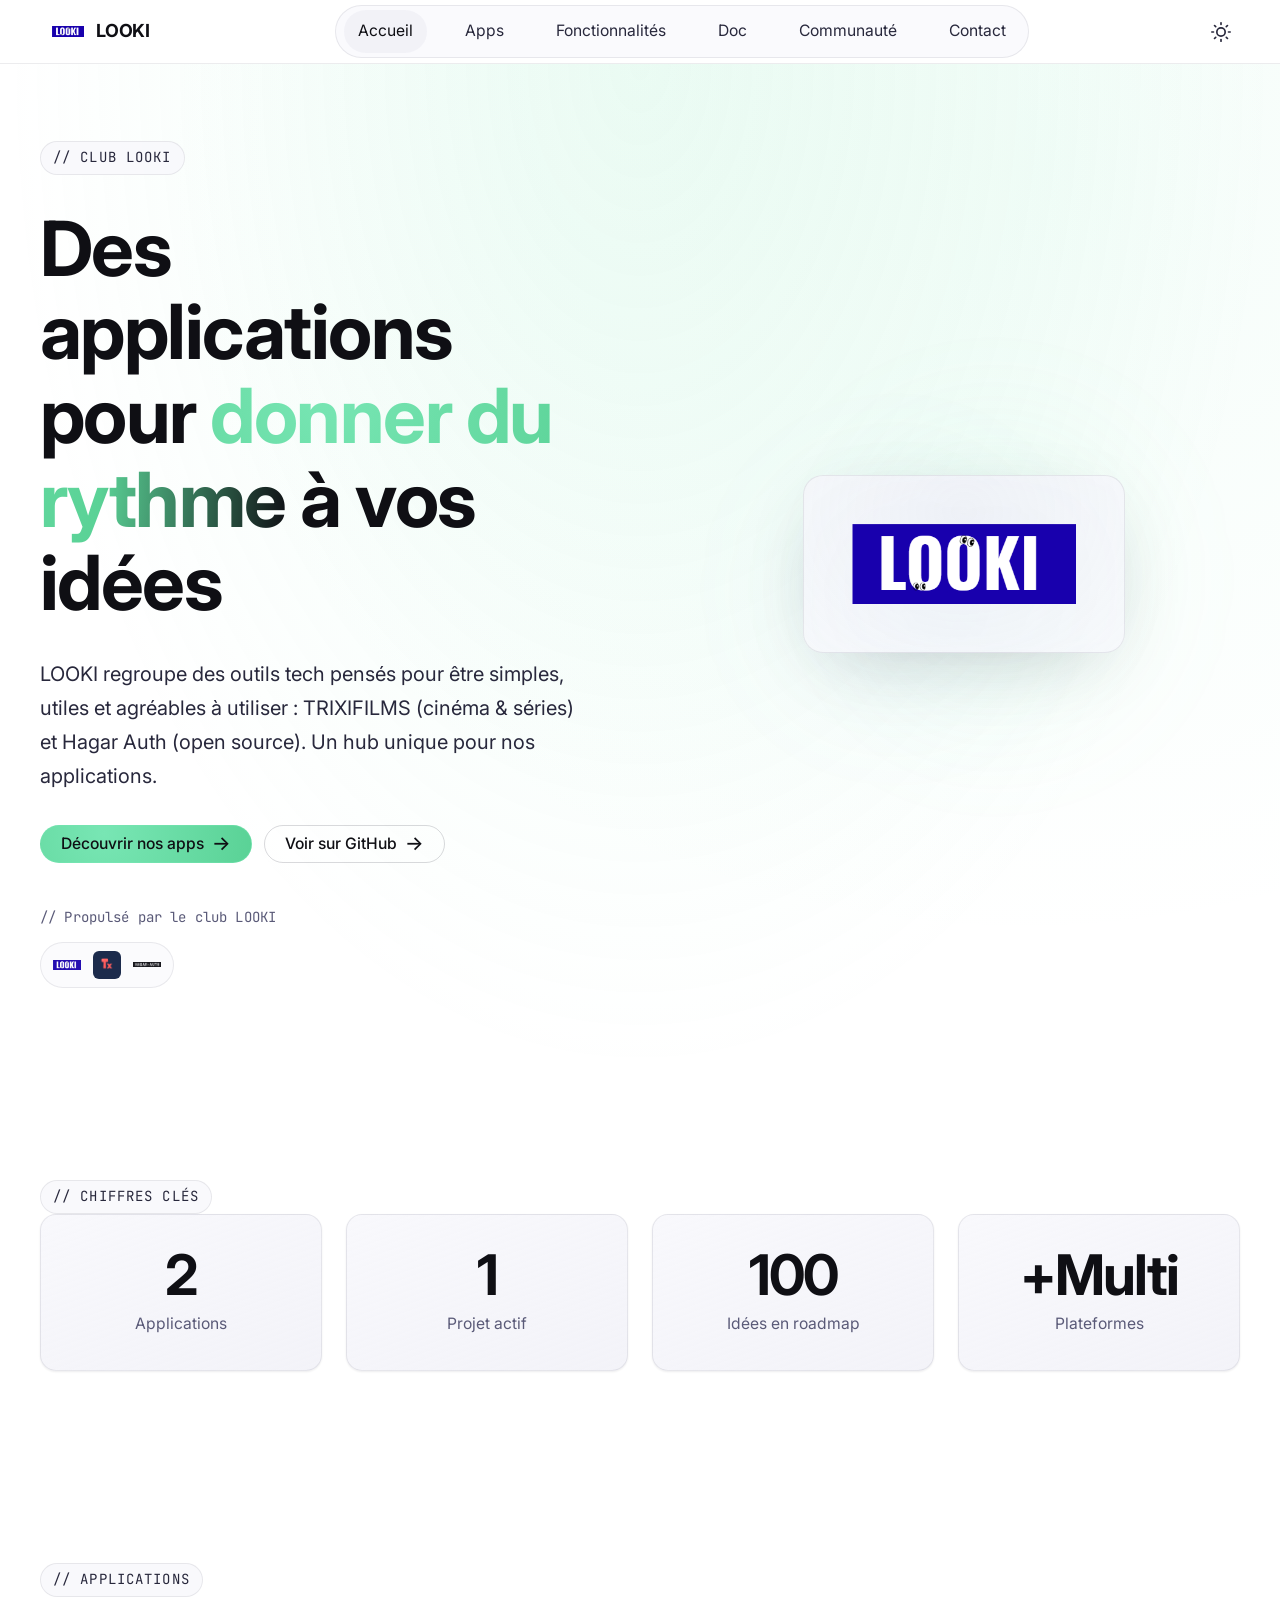
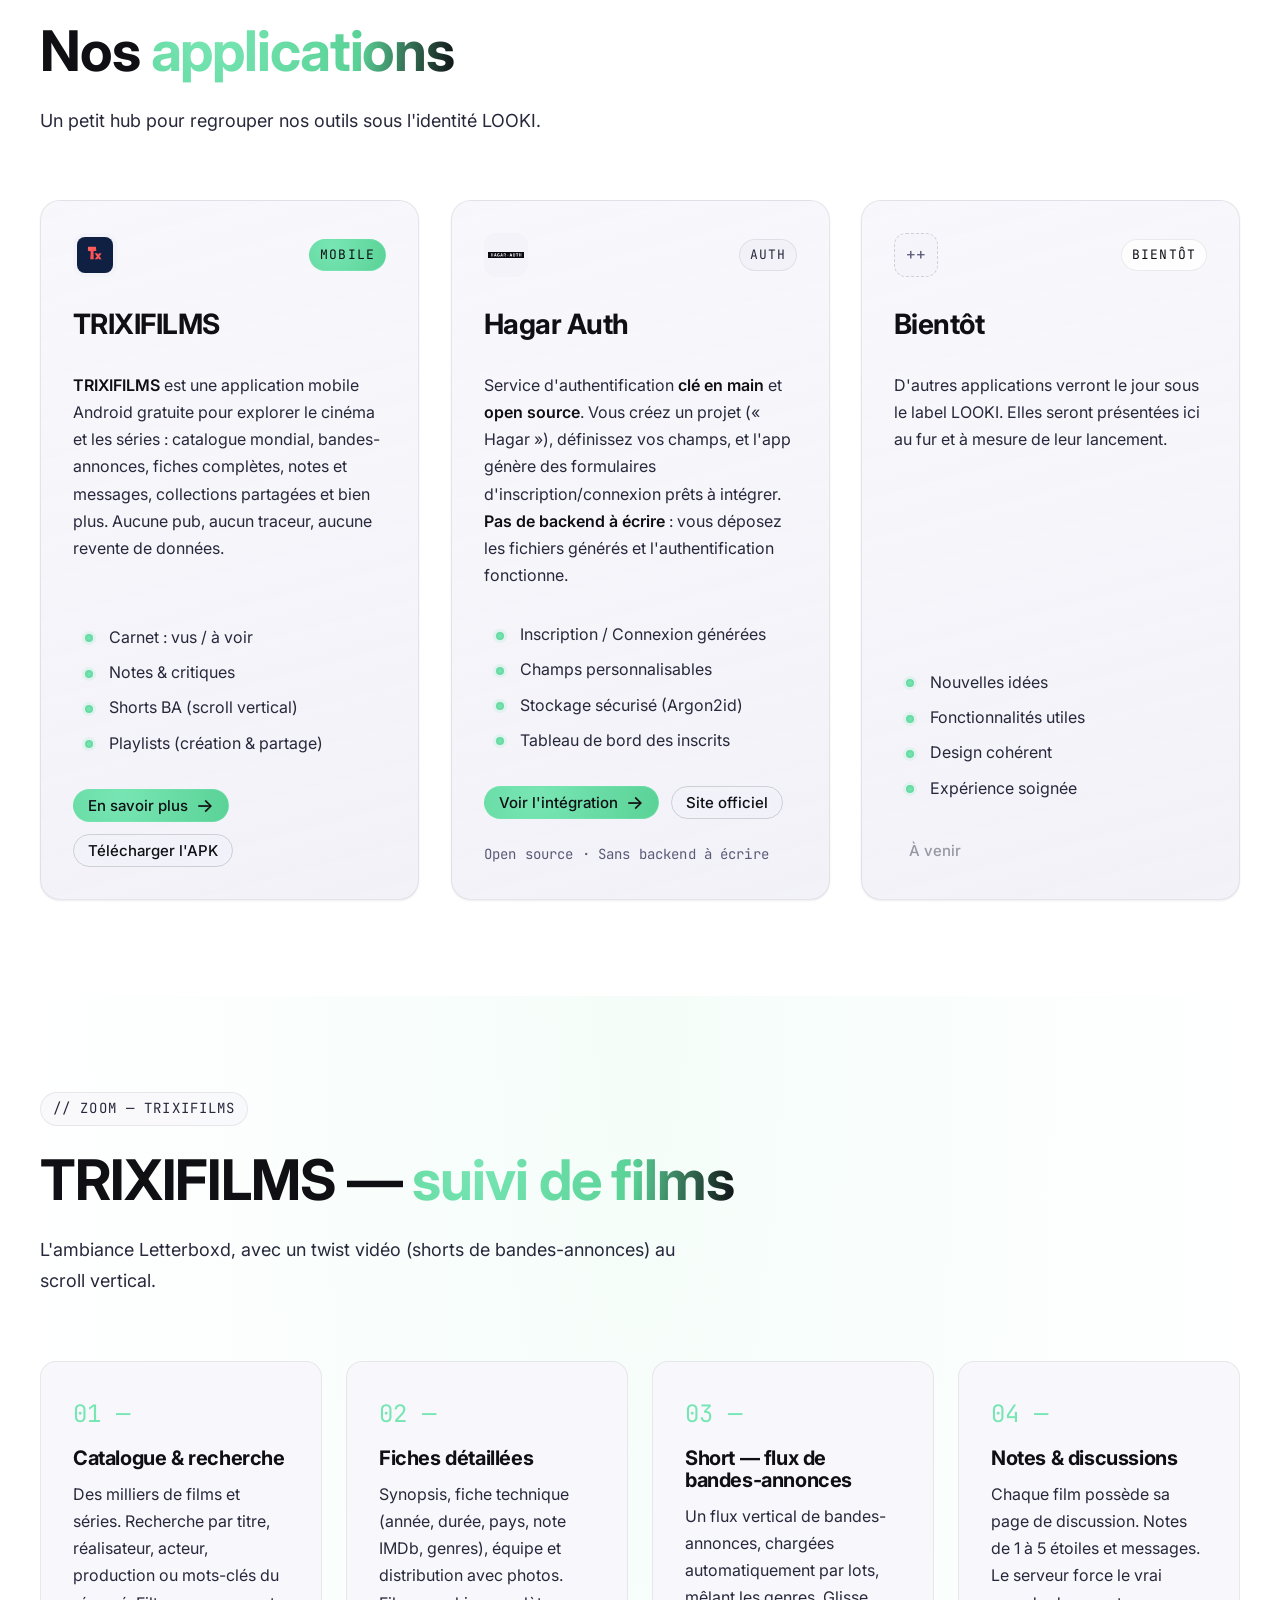
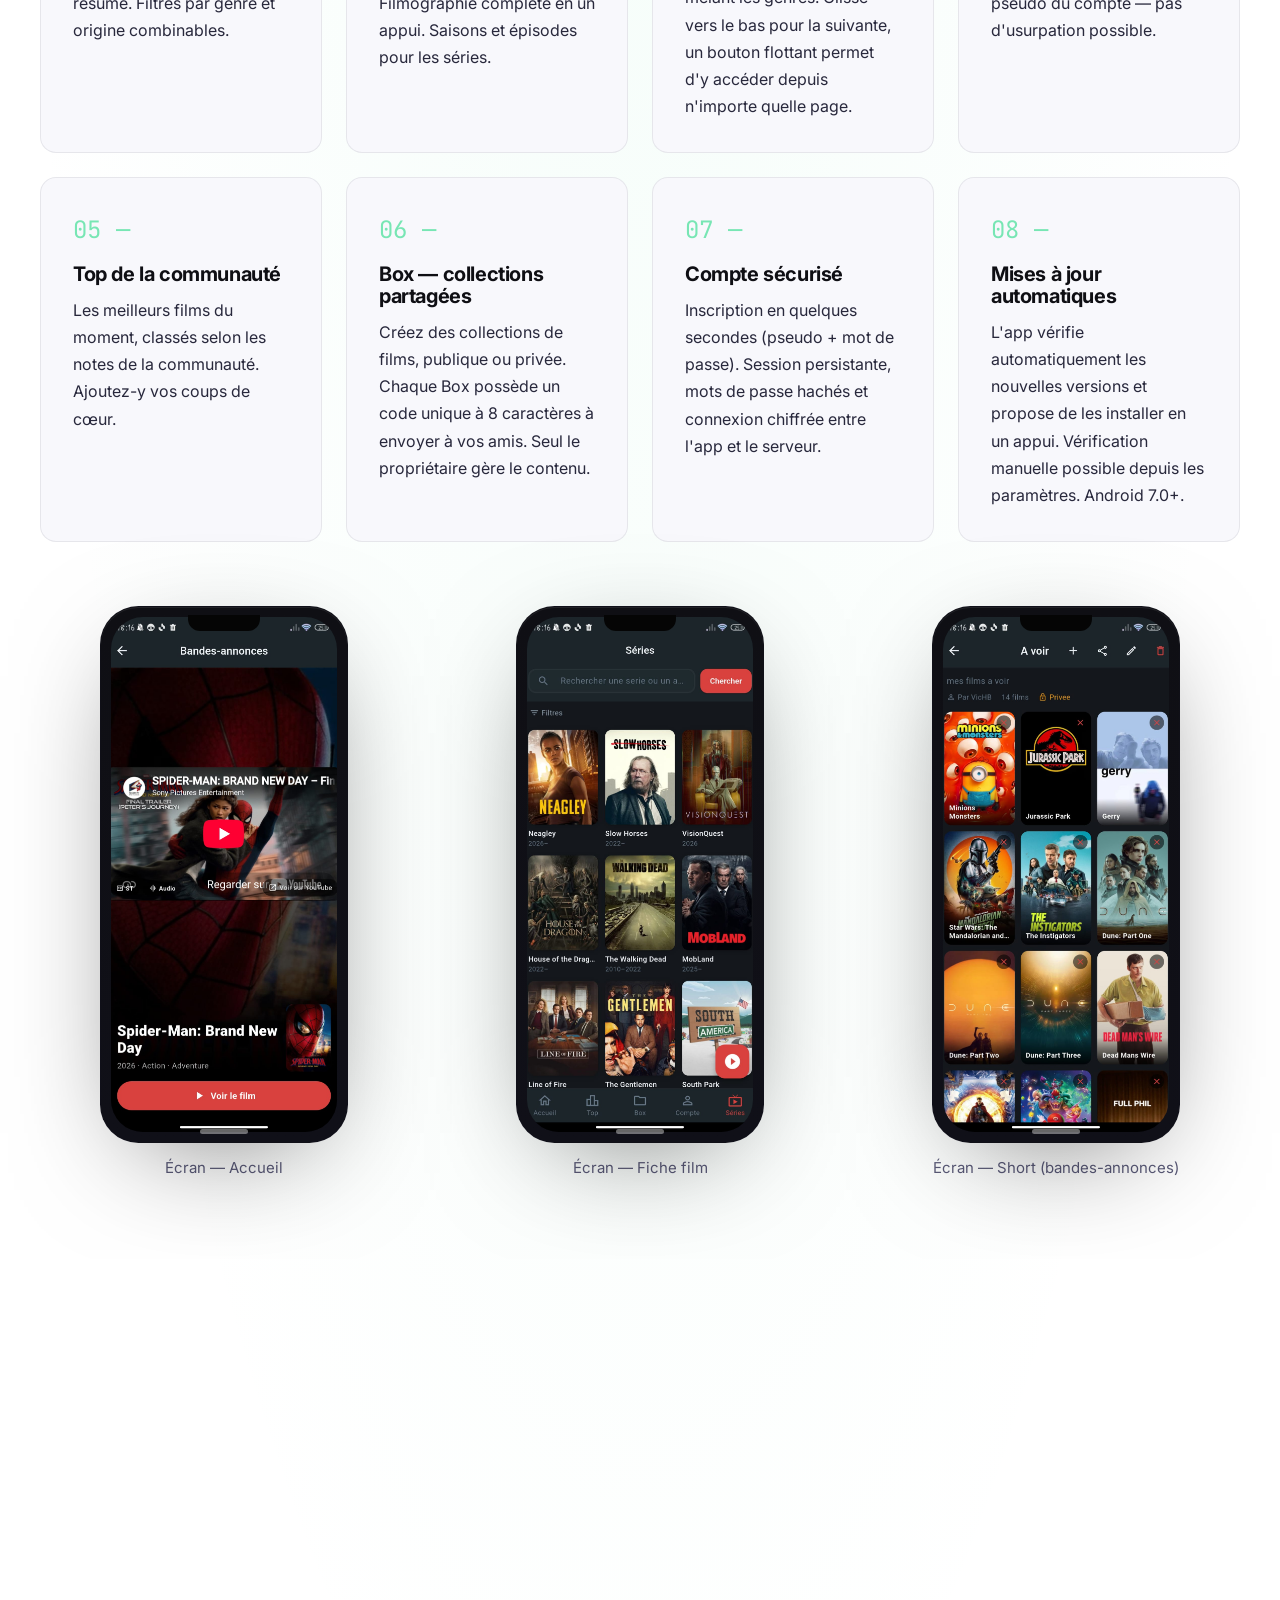
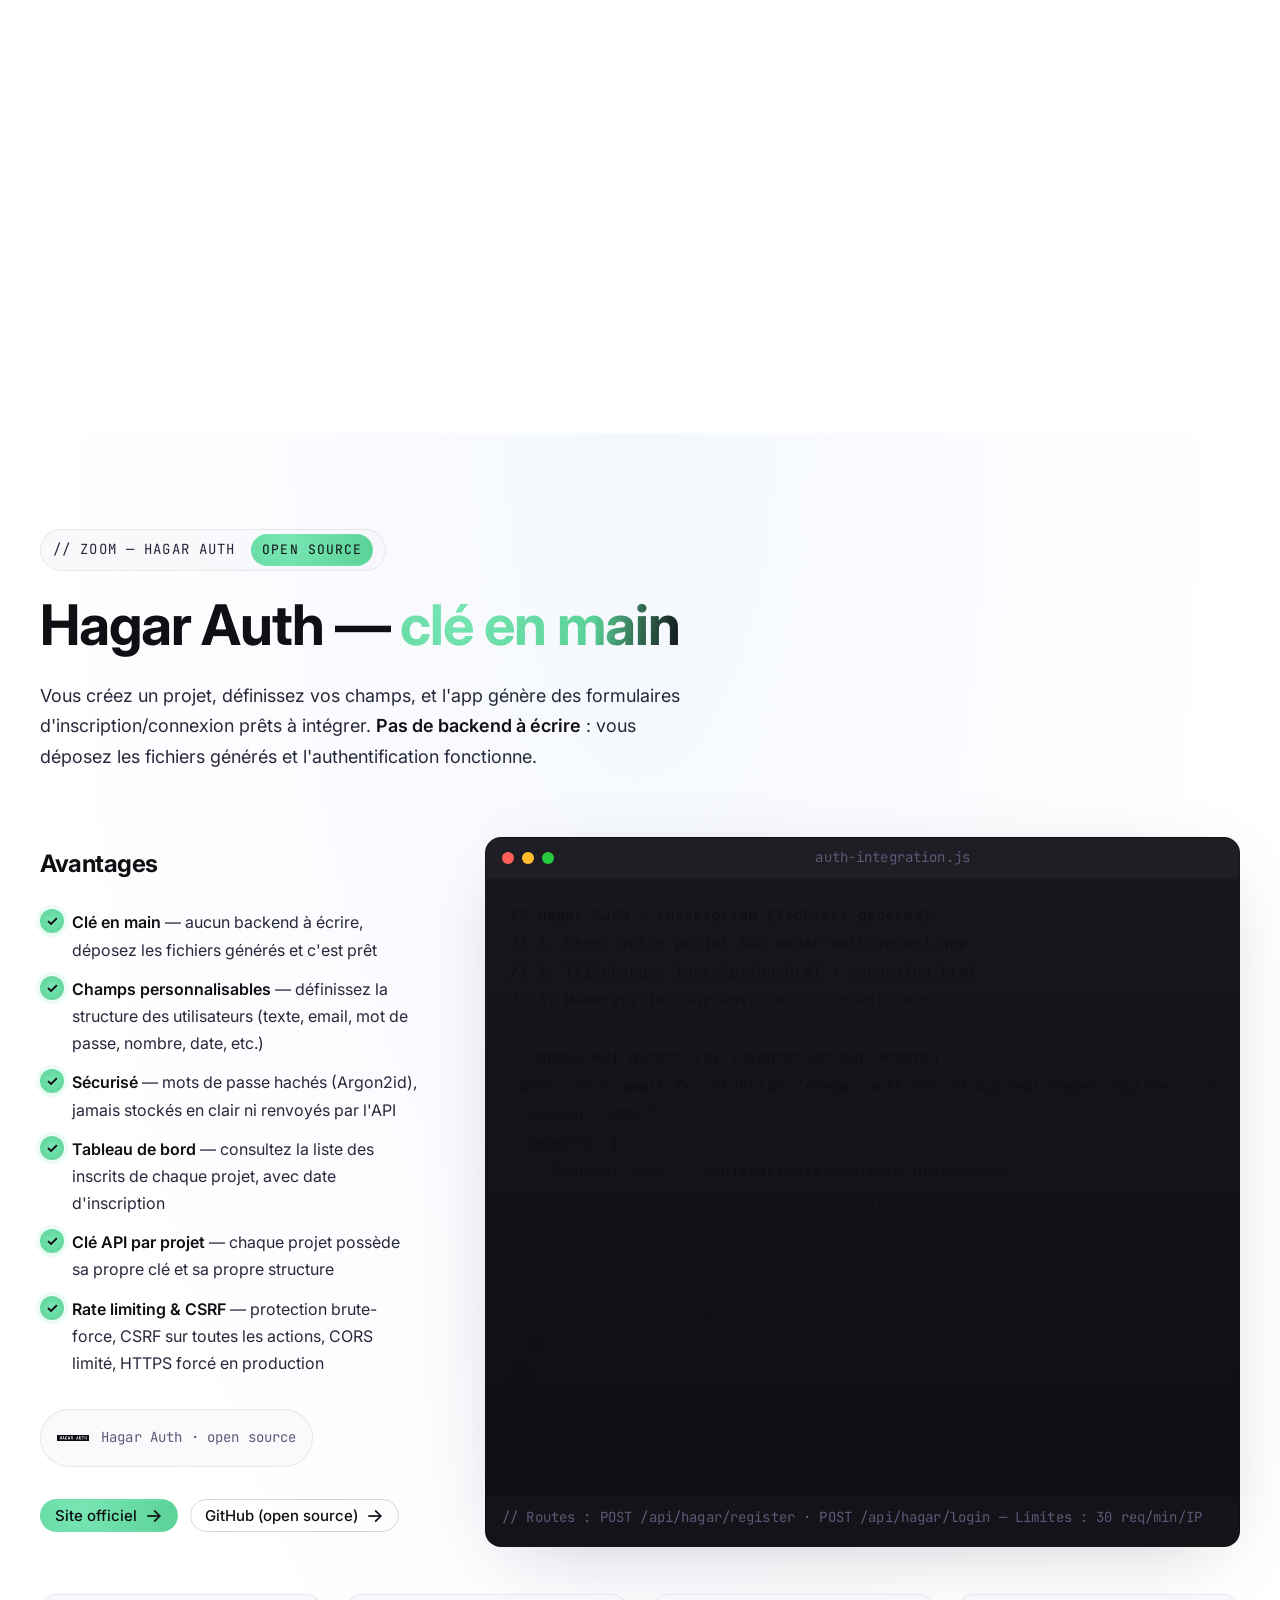
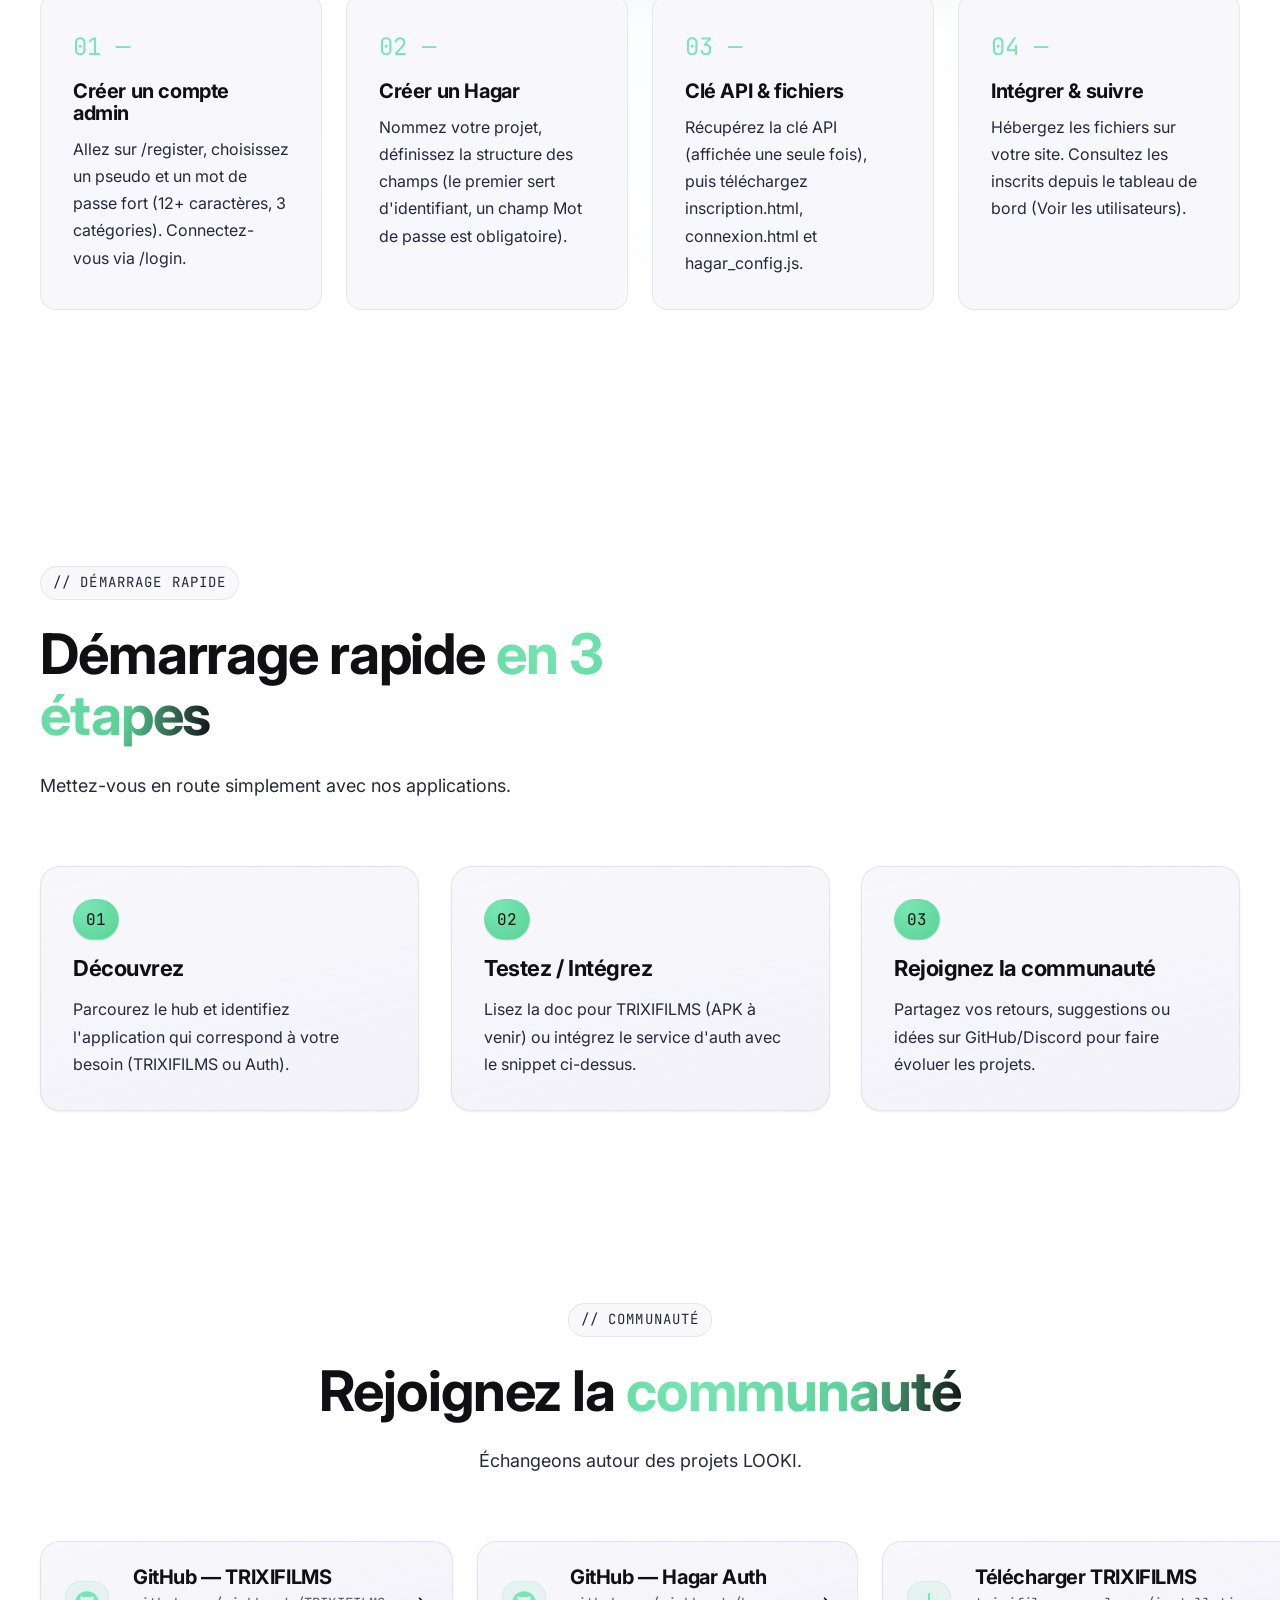
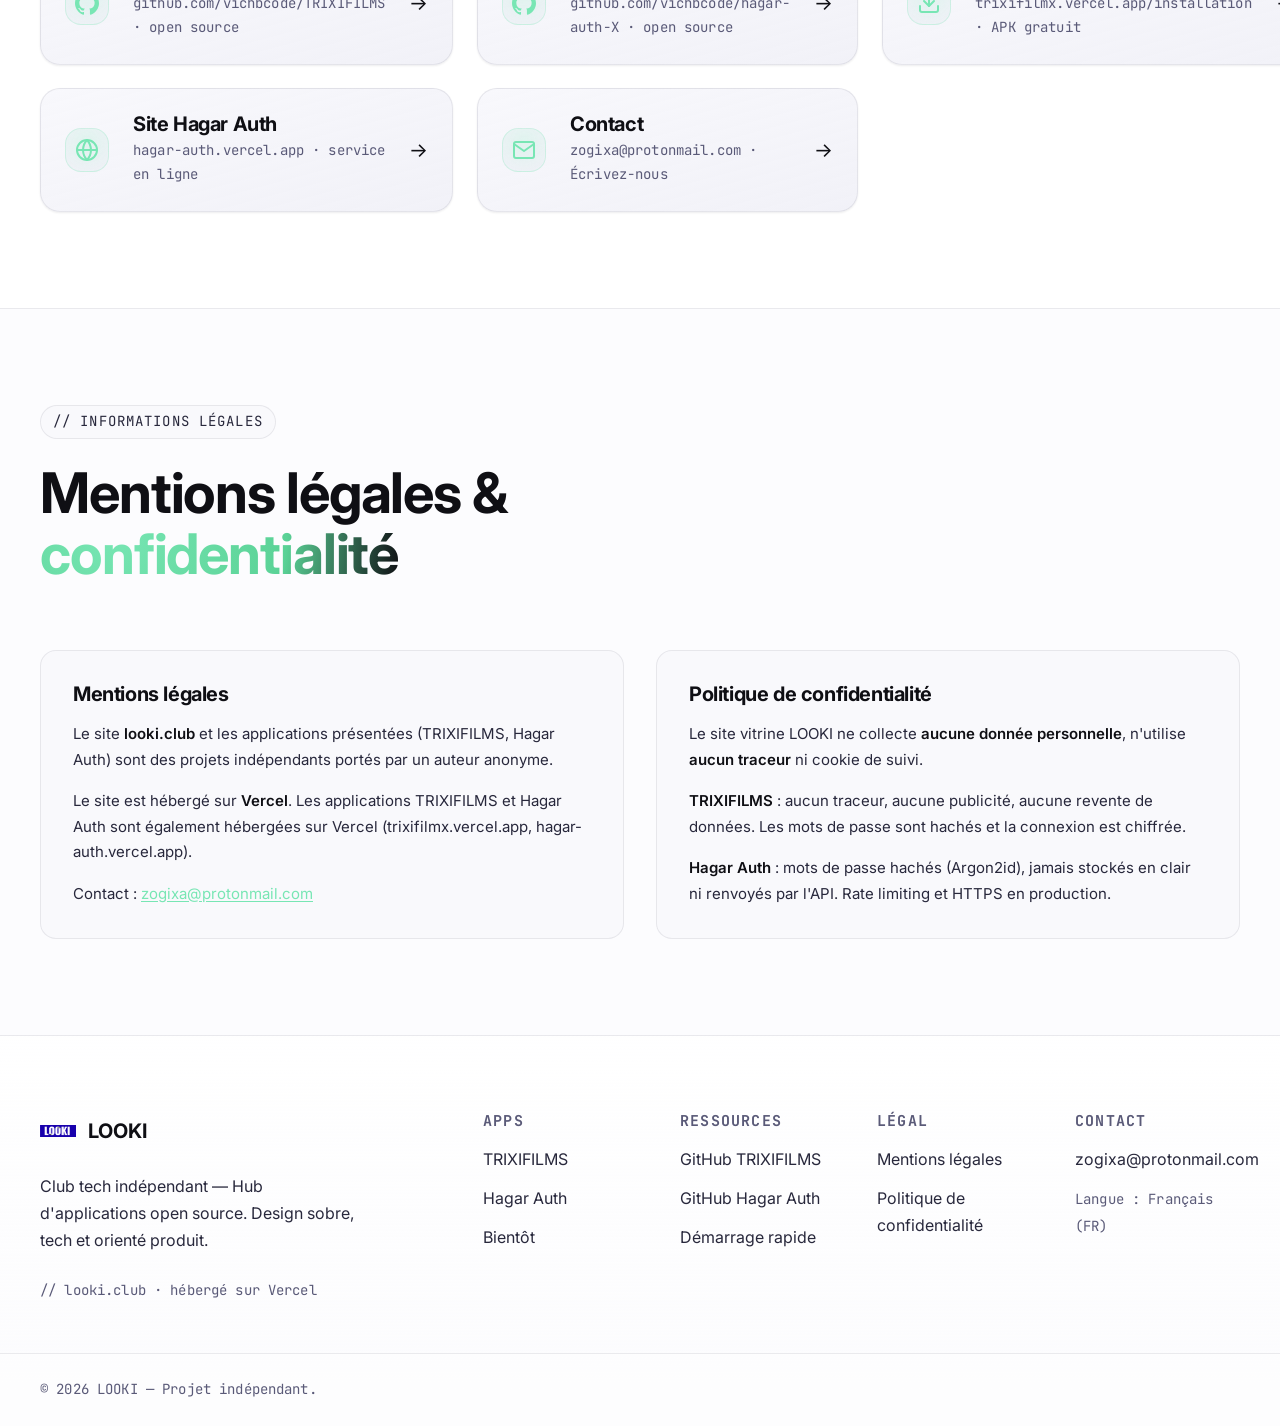
==== index.html @ 4807fe20 "Site vitrine LOOKI — hub des applications (TRIXIFILMS, Hagar Auth)" ====
<!--
  Fichier : index.html
  Projet  : Site vitrine du club LOOKI
  Objectif: Hub des applications LOOKI (TRIXIFILMS, Hagar Auth, Bientôt)
  Langue  : Français
  Notes   : HTML5 sémantique, mobile-first, accessible, vanilla JS/CSS
-->
<!DOCTYPE html>
<html lang="fr" data-theme="dark">
<head>
  <!-- Métadonnées de base -->
  <meta charset="UTF-8">
  <meta name="viewport" content="width=device-width, initial-scale=1.0">

  <!-- Titre et description SEO (FR) -->
  <title>LOOKI — Hub d'applications tech</title>
  <meta name="description" content="LOOKI est le club tech qui regroupe ses applications : TRIXIFILMS (application Android gratuite pour explorer cinéma et séries), Hagar Auth (service d'authentification clé en main open source), et bien d'autres à venir.">
  <meta name="author" content="LOOKI">
  <meta name="robots" content="index, follow">

  <!-- Thème couleur -->
  <meta name="theme-color" content="#0b0b0f" media="(prefers-color-scheme: dark)">
  <meta name="theme-color" content="#ffffff" media="(prefers-color-scheme: light)">

  <!-- Open Graph (partage réseaux sociaux) -->
  <meta property="og:type" content="website">
  <meta property="og:locale" content="fr_FR">
  <meta property="og:title" content="LOOKI — Hub d'applications tech">
  <meta property="og:description" content="Découvrez les applications du club LOOKI : TRIXIFILMS, Hagar Auth (open source) et projets à venir.">
  <meta property="og:site_name" content="LOOKI">
  <meta property="og:image" content="assets/logo.png">

  <!-- Twitter Card -->
  <meta name="twitter:card" content="summary_large_image">
  <meta name="twitter:title" content="LOOKI — Hub d'applications tech">
  <meta name="twitter:description" content="Hub des applications du club LOOKI. Design tech, sombre par défaut, orienté produit.">
  <meta name="twitter:image" content="assets/logo.png">

  <!-- Favicons -->
  <link rel="icon" type="image/png" href="assets/favicon.png">
  <link rel="apple-touch-icon" href="assets/logo.png">

  <!-- Polices Google Fonts -->
  <link rel="preconnect" href="https://fonts.googleapis.com">
  <link rel="preconnect" href="https://fonts.gstatic.com" crossorigin>
  <link href="https://fonts.googleapis.com/css2?family=Inter:wght@400;500;600;700&display=swap" rel="stylesheet">
  <link href="https://fonts.googleapis.com/css2?family=JetBrains+Mono:wght@400;500;600&display=swap" rel="stylesheet">

  <!-- Feuille de styles -->
  <link rel="stylesheet" href="style.css">
</head>
<body>
  <!-- ========================= NAVBAR STICKY ========================= -->
  <header class="navbar" id="navbar" role="banner">
    <div class="container navbar__inner">
      <!-- Logo + nom du club (gauche) -->
      <a href="#accueil" class="navbar__brand" aria-label="Retour à l'accueil LOOKI">
        <img src="assets/logo.png" alt="Logo du club LOOKI" class="navbar__logo">
        <span class="navbar__name">LOOKI</span>
      </a>

      <!-- Navigation principale (desktop) -->
      <nav class="navbar__nav" role="navigation" aria-label="Navigation principale">
        <ul class="navbar__links">
          <li><a href="#accueil" class="navbar__link active" data-nav>Accueil</a></li>
          <li><a href="#apps" class="navbar__link" data-nav>Apps</a></li>
          <li><a href="#fonctionnalites" class="navbar__link" data-nav>Fonctionnalités</a></li>
          <li><a href="#doc" class="navbar__link" data-nav>Doc</a></li>
          <li><a href="#communaute" class="navbar__link" data-nav>Communauté</a></li>
          <li><a href="#contact" class="navbar__link" data-nav>Contact</a></li>
        </ul>
      </nav>

      <!-- Actions navbar -->
      <div class="navbar__actions">
        <!-- Bascule thème clair/sombre -->
        <button class="btn btn--ghost btn--icon" id="themeToggle" type="button" aria-label="Basculer entre le thème sombre et clair" title="Basculer le thème">
          <svg class="icon icon--sun" xmlns="http://www.w3.org/2000/svg" width="20" height="20" viewBox="0 0 24 24" fill="none" stroke="currentColor" stroke-width="2" stroke-linecap="round" stroke-linejoin="round" aria-hidden="true">
            <circle cx="12" cy="12" r="5"></circle>
            <line x1="12" y1="1" x2="12" y2="3"></line>
            <line x1="12" y1="21" x2="12" y2="23"></line>
            <line x1="4.22" y1="4.22" x2="5.64" y2="5.64"></line>
            <line x1="18.36" y1="18.36" x2="19.78" y2="19.78"></line>
            <line x1="1" y1="12" x2="3" y2="12"></line>
            <line x1="21" y1="12" x2="23" y2="12"></line>
            <line x1="4.22" y1="19.78" x2="5.64" y2="18.36"></line>
            <line x1="18.36" y1="5.64" x2="19.78" y2="4.22"></line>
          </svg>
          <svg class="icon icon--moon" xmlns="http://www.w3.org/2000/svg" width="20" height="20" viewBox="0 0 24 24" fill="none" stroke="currentColor" stroke-width="2" stroke-linecap="round" stroke-linejoin="round" aria-hidden="true">
            <path d="M21 12.79A9 9 0 1 1 11.21 3 7 7 0 0 0 21 12.79z"></path>
          </svg>
        </button>

        <!-- Menu mobile -->
        <button class="btn btn--ghost btn--icon navbar__toggle" id="navToggle" type="button" aria-label="Ouvrir le menu de navigation" aria-expanded="false" aria-controls="mobileNav">
          <span class="hamburger" aria-hidden="true">
            <span class="hamburger__line"></span>
            <span class="hamburger__line"></span>
            <span class="hamburger__line"></span>
          </span>
        </button>
      </div>
    </div>

    <!-- Menu mobile -->
    <div class="navbar__mobile" id="mobileNav" hidden>
      <div class="navbar__mobile-backdrop" data-close-nav></div>
      <div class="navbar__mobile-panel" role="dialog" aria-modal="true" aria-label="Menu de navigation mobile">
        <nav aria-label="Navigation mobile">
          <ul class="navbar__mobile-links">
            <li><a href="#accueil" class="navbar__mobile-link" data-nav-mobile>Accueil</a></li>
            <li><a href="#apps" class="navbar__mobile-link" data-nav-mobile>Apps</a></li>
            <li><a href="#fonctionnalites" class="navbar__mobile-link" data-nav-mobile>Fonctionnalités</a></li>
            <li><a href="#doc" class="navbar__mobile-link" data-nav-mobile>Doc</a></li>
            <li><a href="#communaute" class="navbar__mobile-link" data-nav-mobile>Communauté</a></li>
            <li><a href="#contact" class="navbar__mobile-link" data-nav-mobile>Contact</a></li>
          </ul>
        </nav>
        <div class="navbar__mobile-footer">
          <button class="btn btn--secondary btn--block" id="closeNavBtn" type="button">Fermer</button>
        </div>
      </div>
    </div>
  </header>

  <main id="accueil" role="main">
    <!-- 1. HERO -->
    <section class="section hero" aria-labelledby="heroTitle">
      <div class="container hero__inner">
        <div class="hero__content" data-reveal>
          <p class="eyebrow mono">// Club LOOKI</p>
          <h1 id="heroTitle" class="hero__title">
            Des applications pour <span class="text-gradient">donner du rythme</span> à vos idées
          </h1>
          <p class="hero__subtitle">
            LOOKI regroupe des outils tech pensés pour être simples, utiles et agréables à utiliser : TRIXIFILMS (cinéma & séries) et Hagar Auth (open source). Un hub unique pour nos applications.
          </p>
          <div class="hero__actions">
            <a href="#apps" class="btn btn--primary">Découvrir nos apps<span class="arrow">→</span></a>
            <a href="https://github.com/vichbcode/TRIXIFILMS" class="btn btn--secondary" target="_blank" rel="noopener noreferrer">Voir sur GitHub<span class="arrow">→</span></a>
          </div>
          <div class="hero__trust">
            <span class="mono small muted">// Propulsé par le club LOOKI</span>
            <div class="hero__logos">
              <img src="assets/logo.png" alt="LOOKI" loading="lazy">
              <img src="assets/trixifilms.png" alt="TRIXIFILMS" loading="lazy">
              <img src="assets/hagar-auth.png" alt="Hagar Auth" loading="lazy">
            </div>
          </div>
        </div>
        <div class="hero__visual" data-reveal="delay">
          <div class="orb orb--primary"></div>
          <div class="orb orb--secondary"></div>
          <figure class="hero__figure">
            <img src="assets/logo.png" alt="Logo du club LOOKI" class="hero__logo" loading="eager">
          </figure>
        </div>
      </div>
      <div class="hero__bg"></div>
    </section>

    <!-- 2. CHIFFRES CLÉS -->
    <section class="section stats" aria-labelledby="statsTitle">
      <div class="container">
        <h2 id="statsTitle" class="sr-only">Chiffres clés</h2>
        <p class="eyebrow mono center">// Chiffres clés</p>
        <div class="stats__grid">
          <article class="stat-card" data-reveal>
            <p class="stat-card__value" data-count="2">0</p>
            <p class="stat-card__label">Applications</p>
          </article>
          <article class="stat-card" data-reveal="delay-1">
            <p class="stat-card__value" data-count="1">0</p>
            <p class="stat-card__label">Projet actif</p>
          </article>
          <article class="stat-card" data-reveal="delay-2">
            <p class="stat-card__value" data-count="100">0</p>
            <p class="stat-card__label">Idées en roadmap</p>
          </article>
          <article class="stat-card" data-reveal="delay-3">
            <p class="stat-card__value">+Multi</p>
            <p class="stat-card__label">Plateformes</p>
          </article>
        </div>
      </div>
    </section>

    <!-- 3. NOS APPLICATIONS -->
    <section id="apps" class="section apps" aria-labelledby="appsTitle">
      <div class="container">
        <header class="section__header" data-reveal>
          <p class="eyebrow mono">// Applications</p>
          <h2 id="appsTitle" class="section__title">Nos <span class="text-gradient">applications</span></h2>
          <p class="section__subtitle">Un petit hub pour regrouper nos outils sous l'identité LOOKI.</p>
        </header>
        <div class="cards-grid">
          <!-- TRIXIFILMS -->
          <article class="app-card" data-reveal>
            <div class="app-card__header">
              <img src="assets/trixifilms.png" alt="Logo TRIXIFILMS" class="app-card__logo" loading="lazy">
              <span class="chip chip--active mono">MOBILE</span>
            </div>
            <h3 class="app-card__title">TRIXIFILMS</h3>
            <p class="app-card__desc">
              <strong>TRIXIFILMS</strong> est une application mobile Android gratuite pour explorer le cinéma et les séries : catalogue mondial, bandes-annonces, fiches complètes, notes et messages, collections partagées et bien plus. Aucune pub, aucun traceur, aucune revente de données.
            </p>
            <ul class="app-card__features">
              <li>Carnet : vus / à voir</li>
              <li>Notes & critiques</li>
              <li>Shorts BA (scroll vertical)</li>
              <li>Playlists (création & partage)</li>
            </ul>
            <div class="app-card__actions">
              <a href="#trixifilms" class="btn btn--primary btn--sm">En savoir plus<span class="arrow">→</span></a>
              <a href="https://trixifilmx.vercel.app/installation" class="btn btn--secondary btn--sm" target="_blank" rel="noopener noreferrer">Télécharger l'APK</a>
            </div>
          </article>

          <!-- HAGAR AUTH -->
          <article class="app-card" data-reveal="delay-1">
            <div class="app-card__header">
              <img src="assets/hagar-auth.png" alt="Logo Hagar Auth" class="app-card__logo" loading="lazy">
              <span class="chip mono">AUTH</span>
            </div>
            <h3 class="app-card__title">Hagar Auth</h3>
            <p class="app-card__desc">
              Service d'authentification <strong>clé en main</strong> et <strong>open source</strong>. Vous créez un projet (« Hagar »), définissez vos champs, et l'app génère des formulaires d'inscription/connexion prêts à intégrer. <strong>Pas de backend à écrire</strong> : vous déposez les fichiers générés et l'authentification fonctionne.
            </p>
            <ul class="app-card__features">
              <li>Inscription / Connexion générées</li>
              <li>Champs personnalisables</li>
              <li>Stockage sécurisé (Argon2id)</li>
              <li>Tableau de bord des inscrits</li>
            </ul>
            <div class="app-card__actions">
              <a href="#auth" class="btn btn--primary btn--sm">Voir l'intégration<span class="arrow">→</span></a>
              <a href="https://hagar-auth.vercel.app" class="btn btn--secondary btn--sm" target="_blank" rel="noopener noreferrer">Site officiel</a>
            </div>
            <div class="app-card__tag mono small muted">Open source · Sans backend à écrire</div>
          </article>

          <!-- BIEN BIENTÔT -->
          <article class="app-card app-card--soon" data-reveal="delay-2">
            <div class="app-card__header">
              <div class="app-card__logo-placeholder mono">++</div>
              <span class="chip chip--soon mono">BIENTÔT</span>
            </div>
            <h3 class="app-card__title">Bientôt</h3>
            <p class="app-card__desc">
              D'autres applications verront le jour sous le label LOOKI. Elles seront présentées ici au fur et à mesure de leur lancement.
            </p>
            <ul class="app-card__features">
              <li>Nouvelles idées</li>
              <li>Fonctionnalités utiles</li>
              <li>Design cohérent</li>
              <li>Expérience soignée</li>
            </ul>
            <div class="app-card__actions">
              <button class="btn btn--ghost btn--sm" disabled>À venir</button>
            </div>
          </article>
        </div>
      </div>
    </section>

    <!-- 4. ZOOM TRIXIFILMS -->
    <section id="trixifilms" class="section zoom zoom--trix" aria-labelledby="trixTitle">
      <div class="container">
        <header class="section__header" data-reveal>
          <p class="eyebrow mono">// Zoom — TRIXIFILMS</p>
          <h2 id="trixTitle" class="section__title">TRIXIFILMS — <span class="text-gradient">suivi de films</span></h2>
          <p class="section__subtitle">L'ambiance Letterboxd, avec un twist vidéo (shorts de bandes-annonces) au scroll vertical.</p>
        </header>

        <div class="features-num" id="fonctionnalites">
          <article class="feature-num" data-reveal>
            <span class="feature-num__index mono">01 —</span>
            <h3 class="feature-num__title">Catalogue & recherche</h3>
            <p class="feature-num__desc">Des milliers de films et séries. Recherche par titre, réalisateur, acteur, production ou mots-clés du résumé. Filtres par genre et origine combinables.</p>
          </article>
          <article class="feature-num" data-reveal="delay-1">
            <span class="feature-num__index mono">02 —</span>
            <h3 class="feature-num__title">Fiches détaillées</h3>
            <p class="feature-num__desc">Synopsis, fiche technique (année, durée, pays, note IMDb, genres), équipe et distribution avec photos. Filmographie complète en un appui. Saisons et épisodes pour les séries.</p>
          </article>
          <article class="feature-num" data-reveal="delay-2">
            <span class="feature-num__index mono">03 —</span>
            <h3 class="feature-num__title">Short — flux de bandes-annonces</h3>
            <p class="feature-num__desc">Un flux vertical de bandes-annonces, chargées automatiquement par lots, mêlant les genres. Glisse vers le bas pour la suivante, un bouton flottant permet d'y accéder depuis n'importe quelle page.</p>
          </article>
          <article class="feature-num" data-reveal="delay-3">
            <span class="feature-num__index mono">04 —</span>
            <h3 class="feature-num__title">Notes & discussions</h3>
            <p class="feature-num__desc">Chaque film possède sa page de discussion. Notes de 1 à 5 étoiles et messages. Le serveur force le vrai pseudo du compte — pas d'usurpation possible.</p>
          </article>
          <article class="feature-num" data-reveal>
            <span class="feature-num__index mono">05 —</span>
            <h3 class="feature-num__title">Top de la communauté</h3>
            <p class="feature-num__desc">Les meilleurs films du moment, classés selon les notes de la communauté. Ajoutez-y vos coups de cœur.</p>
          </article>
          <article class="feature-num" data-reveal="delay-1">
            <span class="feature-num__index mono">06 —</span>
            <h3 class="feature-num__title">Box — collections partagées</h3>
            <p class="feature-num__desc">Créez des collections de films, publique ou privée. Chaque Box possède un code unique à 8 caractères à envoyer à vos amis. Seul le propriétaire gère le contenu.</p>
          </article>
          <article class="feature-num" data-reveal="delay-2">
            <span class="feature-num__index mono">07 —</span>
            <h3 class="feature-num__title">Compte sécurisé</h3>
            <p class="feature-num__desc">Inscription en quelques secondes (pseudo + mot de passe). Session persistante, mots de passe hachés et connexion chiffrée entre l'app et le serveur.</p>
          </article>
          <article class="feature-num" data-reveal="delay-3">
            <span class="feature-num__index mono">08 —</span>
            <h3 class="feature-num__title">Mises à jour automatiques</h3>
            <p class="feature-num__desc">L'app vérifie automatiquement les nouvelles versions et propose de les installer en un appui. Vérification manuelle possible depuis les paramètres. Android 7.0+.</p>
          </article>
        </div>

        <!-- Captures d'écran réelles de l'application TRIXIFILMS -->
        <div class="mockups mockups--screens" aria-label="Captures d'écran de l'application TRIXIFILMS">
          <figure class="mockup" data-reveal>
            <div class="phone-frame">
              <div class="phone-notch"></div>
              <div class="phone-screen">
                <img src="assets/screenshot-1.jpeg" alt="Capture d'écran TRIXIFILMS — écran principal" class="phone-shot" loading="lazy">
              </div>
              <div class="phone-home"></div>
            </div>
            <figcaption class="mockup__label">Écran — Accueil</figcaption>
          </figure>

          <figure class="mockup" data-reveal="delay-1">
            <div class="phone-frame">
              <div class="phone-notch"></div>
              <div class="phone-screen">
                <img src="assets/screenshot-2.jpeg" alt="Capture d'écran TRIXIFILMS — fiche film" class="phone-shot" loading="lazy">
              </div>
              <div class="phone-home"></div>
            </div>
            <figcaption class="mockup__label">Écran — Fiche film</figcaption>
          </figure>

          <figure class="mockup" data-reveal="delay-2">
            <div class="phone-frame">
              <div class="phone-notch"></div>
              <div class="phone-screen">
                <img src="assets/screenshot-3.jpeg" alt="Capture d'écran TRIXIFILMS — flux de bandes-annonces Short" class="phone-shot" loading="lazy">
              </div>
              <div class="phone-home"></div>
            </div>
            <figcaption class="mockup__label">Écran — Short (bandes-annonces)</figcaption>
          </figure>

          <figure class="mockup" data-reveal="delay-3">
            <div class="phone-frame">
              <div class="phone-notch"></div>
              <div class="phone-screen">
                <img src="assets/screenshot-4.jpeg" alt="Capture d'écran TRIXIFILMS — Box et collections" class="phone-shot" loading="lazy">
              </div>
              <div class="phone-home"></div>
            </div>
            <figcaption class="mockup__label">Écran — Box / Collections</figcaption>
          </figure>

          <figure class="mockup" data-reveal>
            <div class="phone-frame">
              <div class="phone-notch"></div>
              <div class="phone-screen">
                <img src="assets/screenshot-5.jpeg" alt="Capture d'écran TRIXIFILMS — Top de la communauté" class="phone-shot" loading="lazy">
              </div>
              <div class="phone-home"></div>
            </div>
            <figcaption class="mockup__label">Écran — Top communauté</figcaption>
          </figure>

          <figure class="mockup" data-reveal="delay-1">
            <div class="phone-frame">
              <div class="phone-notch"></div>
              <div class="phone-screen">
                <img src="assets/screenshot-6.jpeg" alt="Capture d'écran TRIXIFILMS — notes et discussions" class="phone-shot" loading="lazy">
              </div>
              <div class="phone-home"></div>
            </div>
            <figcaption class="mockup__label">Écran — Notes & messages</figcaption>
          </figure>
        </div>

        <div class="zoom__actions center" data-reveal>
          <a href="https://trixifilmx.vercel.app/installation" class="btn btn--primary" target="_blank" rel="noopener noreferrer">Télécharger l'APK<span class="arrow">→</span></a>
          <a href="https://github.com/vichbcode/TRIXIFILMS" class="btn btn--secondary" target="_blank" rel="noopener noreferrer">Voir sur GitHub (open source)<span class="arrow">→</span></a>
        </div>
        <p class="center small muted mono" data-reveal>// Android 7.0 ou plus récent · Gratuit · Sans pub ni traceur · Open source</p>
      </div>
    </section>

    <!-- 5. ZOOM AUTHENTIFICATION -->
    <section id="auth" class="section zoom zoom--auth" aria-labelledby="authTitle">
      <div class="container">
        <header class="section__header" data-reveal>
          <p class="eyebrow mono">// Zoom — Hagar Auth <span class="chip chip--active mono" style="margin-left:0.5rem">OPEN SOURCE</span></p>
          <h2 id="authTitle" class="section__title">Hagar Auth — <span class="text-gradient">clé en main</span></h2>
          <p class="section__subtitle">Vous créez un projet, définissez vos champs, et l'app génère des formulaires d'inscription/connexion prêts à intégrer. <strong>Pas de backend à écrire</strong> : vous déposez les fichiers générés et l'authentification fonctionne.</p>
        </header>

        <div class="auth-grid">
          <div class="auth__benefits" data-reveal>
            <h3 class="auth__heading">Avantages</h3>
            <ul class="checklist">
              <li><strong>Clé en main</strong> — aucun backend à écrire, déposez les fichiers générés et c'est prêt</li>
              <li><strong>Champs personnalisables</strong> — définissez la structure des utilisateurs (texte, email, mot de passe, nombre, date, etc.)</li>
              <li><strong>Sécurisé</strong> — mots de passe hachés (Argon2id), jamais stockés en clair ni renvoyés par l'API</li>
              <li><strong>Tableau de bord</strong> — consultez la liste des inscrits de chaque projet, avec date d'inscription</li>
              <li><strong>Clé API par projet</strong> — chaque projet possède sa propre clé et sa propre structure</li>
              <li><strong>Rate limiting & CSRF</strong> — protection brute-force, CSRF sur toutes les actions, CORS limité, HTTPS forcé en production</li>
            </ul>
            <div class="auth__logo-wrap">
              <img src="assets/hagar-auth.png" alt="Hagar Auth" loading="lazy">
              <span class="mono small muted">Hagar Auth · open source</span>
            </div>
            <div class="hero__actions">
              <a href="https://hagar-auth.vercel.app" class="btn btn--primary btn--sm" target="_blank" rel="noopener noreferrer">Site officiel<span class="arrow">→</span></a>
              <a href="https://github.com/vichbcode/hagar-auth-X" class="btn btn--secondary btn--sm" target="_blank" rel="noopener noreferrer">GitHub (open source)<span class="arrow">→</span></a>
            </div>
          </div>

          <div class="auth__terminal" data-reveal="delay-1">
            <div class="terminal">
              <div class="terminal__bar">
                <span class="terminal__dot terminal__dot--red"></span>
                <span class="terminal__dot terminal__dot--yellow"></span>
                <span class="terminal__dot terminal__dot--green"></span>
                <span class="terminal__title mono small">auth-integration.js</span>
              </div>
              <pre class="terminal__content mono" tabindex="0" aria-label="Snippet d'intégration Hagar Auth"><code>// Hagar Auth — inscription (fichiers générés)
// 1. Créez votre projet sur hagar-auth.vercel.app
// 2. Téléchargez inscription.html + connexion.html
// 3. Hébergez-les sur votre site — c'est tout.

// Appel API direct (si intégration sur mesure) :
const res = await fetch("https://hagar-auth.vercel.app/api/hagar/register", {
  method: "POST",
  headers: {
    "Content-Type": "application/x-www-form-urlencoded",
    "X-Hagar-Token": "votre-cle-api-projet"
  },
  body: new URLSearchParams({
    "Pseudo": "client",
    "Mot de passe": "azerty12"
  })
});
const data = await res.json();
// 201 → créé · 400 → validation · 401 → jeton invalide
console.log(data);
</code></pre>
              <div class="terminal__footer mono small muted">// Routes : POST /api/hagar/register · POST /api/hagar/login — Limites : 30 req/min/IP</div>
            </div>
          </div>
        </div>

        <!-- Étapes d'utilisation Hagar Auth -->
        <div class="features-num" style="margin-top:clamp(2rem,6vw,3rem)">
          <article class="feature-num" data-reveal>
            <span class="feature-num__index mono">01 —</span>
            <h3 class="feature-num__title">Créer un compte admin</h3>
            <p class="feature-num__desc">Allez sur /register, choisissez un pseudo et un mot de passe fort (12+ caractères, 3 catégories). Connectez-vous via /login.</p>
          </article>
          <article class="feature-num" data-reveal="delay-1">
            <span class="feature-num__index mono">02 —</span>
            <h3 class="feature-num__title">Créer un Hagar</h3>
            <p class="feature-num__desc">Nommez votre projet, définissez la structure des champs (le premier sert d'identifiant, un champ Mot de passe est obligatoire).</p>
          </article>
          <article class="feature-num" data-reveal="delay-2">
            <span class="feature-num__index mono">03 —</span>
            <h3 class="feature-num__title">Clé API & fichiers</h3>
            <p class="feature-num__desc">Récupérez la clé API (affichée une seule fois), puis téléchargez inscription.html, connexion.html et hagar_config.js.</p>
          </article>
          <article class="feature-num" data-reveal="delay-3">
            <span class="feature-num__index mono">04 —</span>
            <h3 class="feature-num__title">Intégrer & suivre</h3>
            <p class="feature-num__desc">Hébergez les fichiers sur votre site. Consultez les inscrits depuis le tableau de bord (Voir les utilisateurs).</p>
          </article>
        </div>
      </div>
    </section>

    <!-- 6. DÉMARRAGE RAPIDE -->
    <section id="doc" class="section steps" aria-labelledby="stepsTitle">
      <div class="container">
        <header class="section__header" data-reveal>
          <p class="eyebrow mono">// Démarrage rapide</p>
          <h2 id="stepsTitle" class="section__title">Démarrage rapide <span class="text-gradient">en 3 étapes</span></h2>
          <p class="section__subtitle">Mettez-vous en route simplement avec nos applications.</p>
        </header>
        <ol class="steps__list">
          <li class="step" data-reveal>
            <span class="step__num mono">01</span>
            <h3 class="step__title">Découvrez</h3>
            <p class="step__desc">Parcourez le hub et identifiez l'application qui correspond à votre besoin (TRIXIFILMS ou Auth).</p>
          </li>
          <li class="step" data-reveal="delay-1">
            <span class="step__num mono">02</span>
            <h3 class="step__title">Testez / Intégrez</h3>
            <p class="step__desc">Lisez la doc pour TRIXIFILMS (APK à venir) ou intégrez le service d'auth avec le snippet ci-dessus.</p>
          </li>
          <li class="step" data-reveal="delay-2">
            <span class="step__num mono">03</span>
            <h3 class="step__title">Rejoignez la communauté</h3>
            <p class="step__desc">Partagez vos retours, suggestions ou idées sur GitHub/Discord pour faire évoluer les projets.</p>
          </li>
        </ol>
      </div>
    </section>

    <!-- 7. COMMUNAUTÉ / CONTACT -->
    <section id="communaute" class="section community" aria-labelledby="commTitle">
      <div class="container">
        <header class="section__header center" data-reveal>
          <p class="eyebrow mono">// Communauté</p>
          <h2 id="commTitle" class="section__title">Rejoignez la <span class="text-gradient">communauté</span></h2>
          <p class="section__subtitle">Échangeons autour des projets LOOKI.</p>
        </header>
        <div class="links-grid">
          <a href="https://github.com/vichbcode/TRIXIFILMS" class="link-card" target="_blank" rel="noopener noreferrer" data-reveal aria-label="Voir le GitHub de TRIXIFILMS (open source)">
            <div class="link-card__icon">
              <svg xmlns="http://www.w3.org/2000/svg" width="24" height="24" viewBox="0 0 24 24" fill="currentColor"><path d="M12 .297c-6.63 0-12 5.373-12 12 0 5.303 3.438 9.8 8.205 11.385.6.113.82-.258.82-.577 0-.285-.01-1.04-.015-2.04-3.338.724-4.042-1.61-4.042-1.61C4.422 18.07 3.633 17.7 3.633 17.7c-1.087-.744.084-.729.084-.729 1.205.084 1.838 1.236 1.838 1.236 1.07 1.835 2.809 1.305 3.495.998.108-.776.417-1.305.76-1.605-2.665-.3-5.466-1.332-5.466-5.93 0-1.31.465-2.38 1.235-3.22-.135-.303-.54-1.523.105-3.176 0 0 1.005-.322 3.3 1.23.96-.267 1.98-.399 3-.405 1.02.006 2.04.138 3 .405 2.28-1.552 3.285-1.23 3.285-1.23.645 1.653.24 2.873.12 3.176.765.84 1.23 1.91 1.23 3.22 0 4.61-2.805 5.625-5.475 5.92.42.36.81 1.096.81 2.22 0 1.606-.015 2.896-.015 3.286 0 .315.21.69.825.57C20.565 22.092 24 17.592 24 12.297c0-6.627-5.373-12-12-12"/></svg>
            </div>
            <div class="link-card__content">
              <h3 class="link-card__title">GitHub — TRIXIFILMS</h3>
              <p class="link-card__desc mono small">github.com/vichbcode/TRIXIFILMS · open source</p>
            </div>
            <span class="arrow">→</span>
          </a>
          <a href="https://github.com/vichbcode/hagar-auth-X" class="link-card" target="_blank" rel="noopener noreferrer" data-reveal="delay-1" aria-label="Voir le GitHub de Hagar Auth (open source)">
            <div class="link-card__icon">
              <svg xmlns="http://www.w3.org/2000/svg" width="24" height="24" viewBox="0 0 24 24" fill="currentColor"><path d="M12 .297c-6.63 0-12 5.373-12 12 0 5.303 3.438 9.8 8.205 11.385.6.113.82-.258.82-.577 0-.285-.01-1.04-.015-2.04-3.338.724-4.042-1.61-4.042-1.61C4.422 18.07 3.633 17.7 3.633 17.7c-1.087-.744.084-.729.084-.729 1.205.084 1.838 1.236 1.838 1.236 1.07 1.835 2.809 1.305 3.495.998.108-.776.417-1.305.76-1.605-2.665-.3-5.466-1.332-5.466-5.93 0-1.31.465-2.38 1.235-3.22-.135-.303-.54-1.523.105-3.176 0 0 1.005-.322 3.3 1.23.96-.267 1.98-.399 3-.405 1.02.006 2.04.138 3 .405 2.28-1.552 3.285-1.23 3.285-1.23.645 1.653.24 2.873.12 3.176.765.84 1.23 1.91 1.23 3.22 0 4.61-2.805 5.625-5.475 5.92.42.36.81 1.096.81 2.22 0 1.606-.015 2.896-.015 3.286 0 .315.21.69.825.57C20.565 22.092 24 17.592 24 12.297c0-6.627-5.373-12-12-12"/></svg>
            </div>
            <div class="link-card__content">
              <h3 class="link-card__title">GitHub — Hagar Auth</h3>
              <p class="link-card__desc mono small">github.com/vichbcode/hagar-auth-X · open source</p>
            </div>
            <span class="arrow">→</span>
          </a>
          <a href="https://trixifilmx.vercel.app/installation" class="link-card" target="_blank" rel="noopener noreferrer" data-reveal="delay-2" aria-label="Télécharger TRIXIFILMS">
            <div class="link-card__icon">
              <svg xmlns="http://www.w3.org/2000/svg" width="24" height="24" viewBox="0 0 24 24" fill="none" stroke="currentColor" stroke-width="2" stroke-linecap="round" stroke-linejoin="round"><path d="M21 15v4a2 2 0 0 1-2 2H5a2 2 0 0 1-2-2v-4"></path><polyline points="7 10 12 15 17 10"></polyline><line x1="12" y1="15" x2="12" y2="3"></line></svg>
            </div>
            <div class="link-card__content">
              <h3 class="link-card__title">Télécharger TRIXIFILMS</h3>
              <p class="link-card__desc mono small">trixifilmx.vercel.app/installation · APK gratuit</p>
            </div>
            <span class="arrow">→</span>
          </a>
          <a href="https://hagar-auth.vercel.app" class="link-card" target="_blank" rel="noopener noreferrer" data-reveal="delay-3" aria-label="Voir le site de Hagar Auth">
            <div class="link-card__icon">
              <svg xmlns="http://www.w3.org/2000/svg" width="24" height="24" viewBox="0 0 24 24" fill="none" stroke="currentColor" stroke-width="2" stroke-linecap="round" stroke-linejoin="round"><circle cx="12" cy="12" r="10"></circle><line x1="2" y1="12" x2="22" y2="12"></line><path d="M12 2a15.3 15.3 0 0 1 4 10 15.3 15.3 0 0 1-4 10 15.3 15.3 0 0 1-4-10 15.3 15.3 0 0 1 4-10z"></path></svg>
            </div>
            <div class="link-card__content">
              <h3 class="link-card__title">Site Hagar Auth</h3>
              <p class="link-card__desc mono small">hagar-auth.vercel.app · service en ligne</p>
            </div>
            <span class="arrow">→</span>
          </a>
          <a href="mailto:zogixa@protonmail.com" class="link-card" data-reveal="delay-4" aria-label="Contacter LOOKI par email">
            <div class="link-card__icon">
              <svg xmlns="http://www.w3.org/2000/svg" width="24" height="24" viewBox="0 0 24 24" fill="none" stroke="currentColor" stroke-width="2" stroke-linecap="round" stroke-linejoin="round"><path d="M4 4h16c1.1 0 2 .9 2 2v12c0 1.1-.9 2-2 2H4c-1.1 0-2-.9-2-2V6c0-1.1.9-2 2-2z"></path><polyline points="22,6 12,13 2,6"></polyline></svg>
            </div>
            <div class="link-card__content">
              <h3 class="link-card__title">Contact</h3>
              <p class="link-card__desc mono small">zogixa@protonmail.com · Écrivez-nous</p>
            </div>
            <span class="arrow">→</span>
          </a>
        </div>
      </div>
    </section>

    <!-- MENTIONS LÉGALES & CONFIDENTIALITÉ -->
    <section id="mentions-legales" class="section legal" aria-labelledby="legalTitle">
      <div class="container">
        <header class="section__header" data-reveal>
          <p class="eyebrow mono">// Informations légales</p>
          <h2 id="legalTitle" class="section__title">Mentions légales & <span class="text-gradient">confidentialité</span></h2>
        </header>
        <div class="legal-grid">
          <article class="legal-card" data-reveal>
            <h3 class="legal-card__title">Mentions légales</h3>
            <p>Le site <strong>looki.club</strong> et les applications présentées (TRIXIFILMS, Hagar Auth) sont des projets indépendants portés par un auteur anonyme.</p>
            <p>Le site est hébergé sur <strong>Vercel</strong>. Les applications TRIXIFILMS et Hagar Auth sont également hébergées sur Vercel (trixifilmx.vercel.app, hagar-auth.vercel.app).</p>
            <p>Contact : <a href="mailto:zogixa@protonmail.com" class="legal-link">zogixa@protonmail.com</a></p>
          </article>
          <article class="legal-card" data-reveal="delay-1" id="confidentialite">
            <h3 class="legal-card__title">Politique de confidentialité</h3>
            <p>Le site vitrine LOOKI ne collecte <strong>aucune donnée personnelle</strong>, n'utilise <strong>aucun traceur</strong> ni cookie de suivi.</p>
            <p><strong>TRIXIFILMS</strong> : aucun traceur, aucune publicité, aucune revente de données. Les mots de passe sont hachés et la connexion est chiffrée.</p>
            <p><strong>Hagar Auth</strong> : mots de passe hachés (Argon2id), jamais stockés en clair ni renvoyés par l'API. Rate limiting et HTTPS en production.</p>
          </article>
        </div>
      </div>
    </section>

    <!-- 8. FOOTER -->
    <footer id="contact" class="footer" role="contentinfo">
      <div class="container footer__inner">
        <div class="footer__brand" data-reveal>
          <a href="#accueil" class="footer__logo-link" aria-label="LOOKI Accueil">
            <img src="assets/logo.png" alt="Logo LOOKI" class="footer__logo">
            <span class="footer__name">LOOKI</span>
          </a>
          <p class="footer__tagline">Club tech indépendant — Hub d'applications open source. Design sobre, tech et orienté produit.</p>
          <p class="mono small muted">// looki.club · hébergé sur Vercel</p>
        </div>
        <div class="footer__cols">
          <div class="footer__col" data-reveal="delay-1">
            <h3 class="footer__heading mono">Apps</h3>
            <ul class="footer__list">
              <li><a href="https://trixifilmx.vercel.app/installation" target="_blank" rel="noopener noreferrer">TRIXIFILMS</a></li>
              <li><a href="https://hagar-auth.vercel.app" target="_blank" rel="noopener noreferrer">Hagar Auth</a></li>
              <li><a href="#apps">Bientôt</a></li>
            </ul>
          </div>
          <div class="footer__col" data-reveal="delay-2">
            <h3 class="footer__heading mono">Ressources</h3>
            <ul class="footer__list">
              <li><a href="https://github.com/vichbcode/TRIXIFILMS" target="_blank" rel="noopener noreferrer">GitHub TRIXIFILMS</a></li>
              <li><a href="https://github.com/vichbcode/hagar-auth-X" target="_blank" rel="noopener noreferrer">GitHub Hagar Auth</a></li>
              <li><a href="#doc">Démarrage rapide</a></li>
            </ul>
          </div>
          <div class="footer__col" data-reveal="delay-3">
            <h3 class="footer__heading mono">Légal</h3>
            <ul class="footer__list">
              <li><a href="#mentions-legales">Mentions légales</a></li>
              <li><a href="#confidentialite">Politique de confidentialité</a></li>
            </ul>
          </div>
          <div class="footer__col" data-reveal="delay-4">
            <h3 class="footer__heading mono">Contact</h3>
            <ul class="footer__list">
              <li><a href="mailto:zogixa@protonmail.com">zogixa@protonmail.com</a></li>
              <li><span class="muted mono small">Langue : Français (FR)</span></li>
            </ul>
          </div>
        </div>
      </div>
      <div class="footer__bottom">
        <div class="container footer__bottom-inner">
          <p class="mono small muted">© <span id="year"></span> LOOKI — Projet indépendant.</p>
        </div>
      </div>
    </footer>

    <button id="backToTop" class="back-to-top btn btn--icon btn--primary" type="button" aria-label="Retour en haut de la page" title="Retour en haut">
      <svg xmlns="http://www.w3.org/2000/svg" width="20" height="20" viewBox="0 0 24 24" fill="none" stroke="currentColor" stroke-width="2" stroke-linecap="round" stroke-linejoin="round"><polyline points="18 15 12 9 6 15"></polyline></svg>
    </button>
  </main>

  <script src="script.js"></script>
</body>
</html>
---- style.css ----
/* =====================================================
   Fichier : style.css
   Projet  : Site vitrine LOOKI
   Objectif: Styles CSS vanilla, thème sombre/clair, responsive
   Langue  : Français (commentaires)
   ===================================================== */

/* ===== VARIABLES CSS (Design Tokens) ===== */
:root {
  /* === Couleurs principales (accent inspiré logo LOOKI) === */
  --color-primary: 120 230 180;
  --color-primary-600: 90 210 150;
  --color-primary-700: 70 190 130;

  /* === Thème sombre (par défaut) === */
  --bg-primary: 11 11 15;
  --bg-secondary: 18 18 24;
  --bg-tertiary: 24 24 32;
  --bg-elevated: 30 30 40;

  /* === Bordures === */
  --border-subtle: 255 255 255 / 0.08;
  --border-strong: 255 255 255 / 0.16;

  /* === Texte === */
  --text-primary: 245 245 250;
  --text-secondary: 200 200 220;
  --text-muted: 150 150 170;

  /* === Ombres === */
  --shadow-sm: 0 1px 2px rgb(0 0 0 / 0.2);
  --shadow-md: 0 10px 40px -20px rgb(var(--color-primary) / 0.25);
  --shadow-lg: 0 20px 80px -30px rgb(var(--color-primary) / 0.35);

  /* === Typographies === */
  --font-sans: "Inter", system-ui, -apple-system, BlinkMacSystemFont,
               "Segoe UI", Roboto, Oxygen, Ubuntu, Cantarell, sans-serif;
  --font-mono: "JetBrains Mono", ui-monospace, SFMono-Regular, Menlo, Monaco,
               Consolas, "Liberation Mono", "Courier New", monospace;

  /* === Espacements === */
  --space-2xs: 0.25rem;
  --space-xs:  0.5rem;
  --space-sm:  0.75rem;
  --space-md:  1rem;
  --space-lg:  1.5rem;
  --space-xl:  2rem;
  --space-2xl: 3rem;
  --space-3xl: 4rem;
  --space-4xl: 6rem;

  /* === Rayons === */
  --radius-xs: 0.375rem;
  --radius-sm: 0.5rem;
  --radius-md: 0.75rem;
  --radius-lg: 1rem;
  --radius-xl: 1.25rem;
  --radius-full: 9999px;

  /* === Conteneur === */
  --container-width: 1200px;
  --header-height: 4rem;

  /* === Transitions === */
  --ease-out: cubic-bezier(0.16, 1, 0.3, 1);
  --ease-in-out: cubic-bezier(0.45, 0, 0.15, 1);
  --transition-fast: 150ms var(--ease-out);
  --transition-base: 250ms var(--ease-out);
  --transition-slow: 350ms var(--ease-out);

  /* === Z-index === */
  --z-header: 50;
  --z-overlay: 60;
  --z-modal: 70;
  --z-toast: 80;
  --z-backtotop: 40;
}

/* ===== THÈME CLAIR ===== */
[data-theme="light"] {
  --bg-primary: 255 255 255;
  --bg-secondary: 248 248 252;
  --bg-tertiary: 240 240 247;
  --bg-elevated: 255 255 255;
  --border-subtle: 20 20 40 / 0.08;
  --border-strong: 20 20 40 / 0.16;
  --text-primary: 15 15 20;
  --text-secondary: 40 40 60;
  --text-muted: 90 90 120;
  --shadow-sm: 0 1px 2px rgb(20 20 40 / 0.08);
  --shadow-md: 0 10px 40px -20px rgb(20 20 40 / 0.15);
  --shadow-lg: 0 20px 80px -30px rgb(20 20 40 / 0.25);
}

/* ===== RESET / BASE ===== */
*, *::before, *::after { box-sizing: border-box; margin: 0; padding: 0; }
html { scroll-behavior: smooth; -webkit-font-smoothing: antialiased; -moz-osx-font-smoothing: grayscale; text-rendering: optimizeLegibility; overflow-x: hidden; }
body { font-family: var(--font-sans); background-color: rgb(var(--bg-primary)); color: rgb(var(--text-primary)); line-height: 1.7; min-height: 100dvh; display: flex; flex-direction: column; overflow-x: hidden; transition: background-color var(--transition-base), color var(--transition-base); }
img { max-width: 100%; height: auto; display: block; }
ul, ol { list-style: none; }
a { color: inherit; text-decoration: none; }
button { font: inherit; color: inherit; background: none; border: none; cursor: pointer; }
:focus-visible { outline: 2px solid rgb(var(--color-primary)); outline-offset: 2px; border-radius: var(--radius-sm); }

/* ===== TYPOGRAPHIE ===== */
h1,h2,h3,h4,h5,h6 { line-height: 1.1; letter-spacing: -0.02em; color: rgb(var(--text-primary)); font-weight: 700; }
h1 { font-size: clamp(2.5rem, 6vw, 4.75rem); }
h2 { font-size: clamp(2rem, 4.5vw, 3.5rem); }
h3 { font-size: clamp(1.25rem, 2.5vw, 1.75rem); }
h4 { font-size: clamp(1.125rem, 2vw, 1.375rem); }
p  { color: rgb(var(--text-secondary)); max-width: 70ch; }
strong { color: rgb(var(--text-primary)); font-weight: 600; }
.mono { font-family: var(--font-mono); letter-spacing: 0.01em; }
.small { font-size: 0.875rem; }
.muted { color: rgb(var(--text-muted)); }
.center { text-align: center; margin-inline: auto; }
.sr-only { position: absolute; width: 1px; height: 1px; padding: 0; margin: -1px; overflow: hidden; clip: rect(0,0,0,0); white-space: nowrap; border: 0; }
.eyebrow { display: inline-flex; align-items: center; gap: var(--space-xs); padding: var(--space-2xs) var(--space-sm); border-radius: var(--radius-full); border: 1px solid rgb(var(--border-subtle)); background: rgb(var(--bg-secondary) / 0.8); backdrop-filter: blur(8px) saturate(140%); -webkit-backdrop-filter: blur(8px) saturate(140%); color: rgb(var(--text-secondary)); font-size: 0.875rem; text-transform: uppercase; letter-spacing: 0.08em; width: fit-content; }
.eyebrow.center { margin-inline: auto; }
.text-gradient { background: radial-gradient(circle at 20% 20%, rgb(var(--color-primary)) 0%, rgb(var(--color-primary-600)) 60%, rgb(var(--text-primary)) 100%) text; -webkit-background-clip: text; background-clip: text; color: transparent; }

/* ===== CONTENEUR ===== */
.container { width: min(var(--container-width), calc(100% - 2rem)); margin-inline: auto; }

/* ===== SECTIONS ===== */
.section { position: relative; padding-block: clamp(var(--space-3xl), 8vw, var(--space-4xl)); }
.section__header { display: flex; flex-direction: column; align-items: flex-start; gap: var(--space-lg); margin-bottom: clamp(var(--space-2xl), 6vw, var(--space-3xl)); }
.section__header.center { align-items: center; text-align: center; }
.section__title { max-width: 20ch; }
.section__subtitle { font-size: clamp(1rem, 2vw, 1.125rem); max-width: 60ch; }
.section__header.center .section__subtitle { margin-inline: auto; }

/* ===== BOUTONS ===== */
.btn { display: inline-flex; align-items: center; justify-content: center; gap: var(--space-xs); padding: 0.625rem 1.25rem; border-radius: var(--radius-full); font-weight: 500; font-size: 0.98rem; line-height: 1; white-space: nowrap; transition: transform var(--transition-fast), background-color var(--transition-fast), border-color var(--transition-fast), color var(--transition-fast), box-shadow var(--transition-fast); will-change: transform; text-decoration: none; cursor: pointer; user-select: none; }
.btn:hover { transform: translateY(-1px); }
.btn:active { transform: translateY(0); }
.btn:disabled, .btn[aria-disabled="true"] { opacity: 0.45; cursor: not-allowed; transform: none; }
.btn--primary { background: radial-gradient(circle at 30% 20%, rgb(var(--color-primary)) 0%, rgb(var(--color-primary-600)) 100%); color: rgb(15 15 20); box-shadow: var(--shadow-md); border: 1px solid rgb(var(--color-primary) / 0.4); }
.btn--primary:hover { filter: brightness(1.05); box-shadow: var(--shadow-lg); }
.btn--secondary { background: transparent; color: rgb(var(--text-primary)); border: 1px solid rgb(var(--border-strong)); backdrop-filter: blur(6px) saturate(140%); -webkit-backdrop-filter: blur(6px) saturate(140%); }
.btn--secondary:hover { background: rgb(var(--bg-tertiary) / 0.6); }
.btn--ghost { background: transparent; color: rgb(var(--text-secondary)); border: 1px solid transparent; }
.btn--ghost:hover { background: rgb(var(--bg-tertiary) / 0.5); color: rgb(var(--text-primary)); }
.btn--sm { padding: 0.5rem 0.875rem; font-size: 0.9375rem; }
.btn--block { width: 100%; }
.btn--icon { padding: 0.5rem; aspect-ratio: 1; }
.arrow { display: inline-block; transition: transform var(--transition-fast); font-size: 1.25em; line-height: 0.8; }
.btn:hover .arrow { transform: translateX(2px); }

/* ===== NAVBAR ===== */
.navbar { position: sticky; top: 0; inset-inline: 0; height: var(--header-height); z-index: var(--z-header); background: rgb(var(--bg-primary) / 0.72); backdrop-filter: blur(12px) saturate(150%); -webkit-backdrop-filter: blur(12px) saturate(150%); border-bottom: 1px solid rgb(var(--border-subtle)); transition: background-color var(--transition-base), border-color var(--transition-base); }
.navbar__inner { display: flex; align-items: center; justify-content: space-between; height: 100%; gap: var(--space-lg); }
.navbar__brand { display: flex; align-items: center; gap: var(--space-sm); padding: var(--space-xs) var(--space-sm); border-radius: var(--radius-md); transition: background-color var(--transition-fast); }
.navbar__brand:hover { background: rgb(var(--bg-tertiary) / 0.5); }
.navbar__logo { width: clamp(2rem,2.5vw,2.25rem); height: clamp(2rem,2.5vw,2.25rem); border-radius: var(--radius-sm); object-fit: contain; }
.navbar__name { font-weight: 700; font-size: clamp(1rem,2vw,1.125rem); letter-spacing: -0.01em; }
.navbar__nav { display: none; }
@media (min-width: 880px) { .navbar__nav { display: flex; align-items: center; justify-content: center; flex: 1; } }
.navbar__links { display: flex; align-items: center; gap: clamp(var(--space-xs),2vw,var(--space-lg)); padding: var(--space-2xs) var(--space-xs); border-radius: var(--radius-full); border: 1px solid rgb(var(--border-subtle)); background: rgb(var(--bg-secondary) / 0.7); backdrop-filter: blur(8px) saturate(140%); -webkit-backdrop-filter: blur(8px) saturate(140%); }
.navbar__link { position: relative; display: inline-flex; align-items: center; padding: 0.5rem 0.875rem; border-radius: var(--radius-full); color: rgb(var(--text-secondary)); font-size: 0.98rem; transition: color var(--transition-fast), background-color var(--transition-fast); }
.navbar__link:hover { color: rgb(var(--text-primary)); background: rgb(var(--bg-tertiary) / 0.6); }
.navbar__link.active { color: rgb(var(--text-primary)); background: rgb(var(--bg-tertiary) / 0.8); }
.navbar__actions { display: flex; align-items: center; gap: var(--space-xs); }
.icon { transition: opacity var(--transition-base), transform var(--transition-base); }
.icon--sun { opacity: 0; transform: scale(0.9) rotate(-20deg); position: absolute; }
.icon--moon { opacity: 1; transform: scale(1); }
[data-theme="light"] .icon--sun { opacity: 1; transform: scale(1) rotate(0); }
[data-theme="light"] .icon--moon { opacity: 0; transform: scale(0.9) rotate(20deg); }
.navbar__toggle { display: inline-flex; }
@media (min-width: 880px) { .navbar__toggle { display: none; } }
.hamburger { display: flex; flex-direction: column; justify-content: center; align-items: center; gap: 0.375rem; width: 1.25rem; height: 1.25rem; }
.hamburger__line { width: 100%; height: 2px; border-radius: var(--radius-full); background: currentColor; transition: transform var(--transition-base), opacity var(--transition-base); }
.navbar.open .hamburger__line:nth-child(1) { transform: translateY(5px) rotate(45deg); }
.navbar.open .hamburger__line:nth-child(2) { opacity: 0; }
.navbar.open .hamburger__line:nth-child(3) { transform: translateY(-5px) rotate(-45deg); }
.navbar__mobile { position: fixed; inset: 0; z-index: var(--z-overlay); display: flex; }
.navbar__mobile[hidden] { display: none; }
.navbar__mobile-backdrop { position: absolute; inset: 0; background: rgb(0 0 0 / 0.5); backdrop-filter: blur(4px); -webkit-backdrop-filter: blur(4px); animation: fadeIn var(--transition-base) forwards; }
.navbar__mobile-panel { position: relative; margin-left: auto; width: min(92vw,22rem); height: 100dvh; background: rgb(var(--bg-secondary)); border-left: 1px solid rgb(var(--border-subtle)); display: flex; flex-direction: column; justify-content: space-between; padding: var(--space-xl) var(--space-lg); transform: translateX(100%); animation: slideIn var(--transition-base) var(--ease-out) forwards; box-shadow: var(--shadow-lg); }
.navbar__mobile-links { display: flex; flex-direction: column; gap: var(--space-xs); margin-top: var(--space-xl); }
.navbar__mobile-link { display: flex; align-items: center; padding: var(--space-md) var(--space-lg); border-radius: var(--radius-lg); font-size: 1.125rem; color: rgb(var(--text-secondary)); background: transparent; transition: background-color var(--transition-fast), color var(--transition-fast); }
.navbar__mobile-link:hover, .navbar__mobile-link:focus-visible { background: rgb(var(--bg-tertiary)); color: rgb(var(--text-primary)); }
.navbar__mobile-footer { margin-top: var(--space-xl); }

/* ===== HERO ===== */
.hero { position: relative; padding-top: clamp(var(--space-2xl),6vw,var(--space-4xl)); min-height: clamp(70dvh,90vw,85dvh); display: flex; align-items: center; }
.hero__bg { position: absolute; inset: 0; pointer-events: none; background: radial-gradient(ellipse at top center, rgb(var(--color-primary)/0.12) 0%, transparent 70%), radial-gradient(ellipse at 80% 10%, rgb(var(--color-primary)/0.08) 0%, transparent 60%); z-index: -1; }
.hero__inner { display: grid; grid-template-columns: 1fr; align-items: center; gap: clamp(var(--space-2xl),8vw,var(--space-4xl)); }
@media (min-width: 980px) { .hero__inner { grid-template-columns: repeat(2,1fr); } }
.hero__content { display: flex; flex-direction: column; align-items: flex-start; gap: clamp(var(--space-lg),4vw,var(--space-xl)); }
.hero__title { max-width: 18ch; }
.hero__subtitle { font-size: clamp(1.0625rem,2.2vw,1.25rem); max-width: 56ch; }
.hero__actions { display: flex; flex-wrap: wrap; align-items: center; gap: var(--space-sm); }
.hero__trust { display: flex; flex-direction: column; align-items: flex-start; gap: var(--space-sm); margin-top: var(--space-sm); }
.hero__logos { display: flex; flex-wrap: wrap; align-items: center; gap: var(--space-sm); padding: var(--space-xs) var(--space-sm); border-radius: var(--radius-full); border: 1px solid rgb(var(--border-subtle)); background: rgb(var(--bg-secondary)/0.6); backdrop-filter: blur(8px) saturate(140%); -webkit-backdrop-filter: blur(8px) saturate(140%); }
.hero__logos img { width: clamp(1.75rem,2vw,2rem); height: clamp(1.75rem,2vw,2rem); border-radius: var(--radius-xs); object-fit: contain; opacity: 0.95; }
.hero__visual { position: relative; display: flex; align-items: center; justify-content: center; min-height: clamp(20rem,40vw,28rem); }
.orb { position: absolute; border-radius: 50%; filter: blur(60px); opacity: 0.5; pointer-events: none; will-change: transform; animation: float 8s ease-in-out infinite alternate; }
.orb--primary { width: clamp(18rem,30vw,24rem); height: clamp(18rem,30vw,24rem); top: 10%; right: 10%; background: radial-gradient(circle, rgb(var(--color-primary)/0.25) 0%, transparent 70%); }
.orb--secondary { width: clamp(14rem,24vw,20rem); height: clamp(14rem,24vw,20rem); bottom: 10%; left: 10%; background: radial-gradient(circle, rgb(120 160 230/0.18) 0%, transparent 70%); animation-delay: 1.5s; }
.hero__figure { position: relative; display: flex; align-items: center; justify-content: center; padding: clamp(var(--space-xl),4vw,var(--space-2xl)); border-radius: var(--radius-xl); border: 1px solid rgb(var(--border-subtle)); background: radial-gradient(ellipse at 50% 20%, rgb(var(--bg-tertiary)/0.9) 0%, rgb(var(--bg-secondary)/0.8) 100%); backdrop-filter: blur(10px) saturate(140%); -webkit-backdrop-filter: blur(10px) saturate(140%); box-shadow: var(--shadow-lg); }
.hero__logo { width: clamp(10rem,18vw,14rem); height: auto; object-fit: contain; }

/* ===== STATS ===== */
.stats__grid { display: grid; grid-template-columns: repeat(auto-fit, minmax(10rem,1fr)); gap: clamp(var(--space-sm),3vw,var(--space-lg)); }
.stat-card { display: flex; flex-direction: column; align-items: center; justify-content: center; text-align: center; gap: var(--space-xs); padding: clamp(var(--space-lg),4vw,var(--space-xl)); border-radius: var(--radius-lg); border: 1px solid rgb(var(--border-subtle)); background: linear-gradient(160deg, rgb(var(--bg-secondary)/0.95) 0%, rgb(var(--bg-tertiary)/0.8) 100%); backdrop-filter: blur(8px) saturate(140%); -webkit-backdrop-filter: blur(8px) saturate(140%); box-shadow: var(--shadow-sm); transition: transform var(--transition-base), border-color var(--transition-base), box-shadow var(--transition-base); }
.stat-card:hover { transform: translateY(-2px); border-color: rgb(var(--border-strong)); box-shadow: var(--shadow-md); }
.stat-card__value { font-size: clamp(2.5rem,5vw,3.5rem); font-weight: 700; letter-spacing: -0.03em; line-height: 1; color: rgb(var(--text-primary)); }
.stat-card__label { color: rgb(var(--text-muted)); font-size: 0.98rem; }

/* ===== APPS ===== */
.cards-grid { display: grid; grid-template-columns: 1fr; gap: clamp(var(--space-lg),4vw,var(--space-xl)); }
@media (min-width: 720px) { .cards-grid { grid-template-columns: repeat(2,1fr); } }
@media (min-width: 1080px) { .cards-grid { grid-template-columns: repeat(3,1fr); } }
.app-card { position: relative; display: flex; flex-direction: column; gap: clamp(var(--space-lg),3vw,var(--space-xl)); padding: clamp(var(--space-lg),4vw,var(--space-xl)); border-radius: var(--radius-xl); border: 1px solid rgb(var(--border-subtle)); background: linear-gradient(165deg, rgb(var(--bg-secondary)/0.98) 0%, rgb(var(--bg-tertiary)/0.9) 100%); backdrop-filter: blur(10px) saturate(140%); -webkit-backdrop-filter: blur(10px) saturate(140%); box-shadow: var(--shadow-sm); transition: transform var(--transition-base), border-color var(--transition-base), box-shadow var(--transition-base); }
.app-card:hover { transform: translateY(-3px); border-color: rgb(var(--border-strong)); box-shadow: var(--shadow-lg); }
.app-card--soon { opacity: 0.96; }
.app-card__header { display: flex; align-items: center; justify-content: space-between; gap: var(--space-sm); }
.app-card__logo { width: clamp(2.75rem,3vw,3rem); height: clamp(2.75rem,3vw,3rem); border-radius: var(--radius-md); object-fit: contain; background: rgb(var(--bg-tertiary)/0.6); padding: var(--space-2xs); }
.app-card__logo-placeholder { width: clamp(2.75rem,3vw,3rem); height: clamp(2.75rem,3vw,3rem); border-radius: var(--radius-md); display: flex; align-items: center; justify-content: center; border: 1px dashed rgb(var(--border-strong)); color: rgb(var(--text-muted)); background: rgb(var(--bg-tertiary)/0.4); }
.app-card__title { font-size: clamp(1.375rem,2.5vw,1.75rem); }
.app-card__desc { flex: 1; }
.app-card__features { display: flex; flex-direction: column; gap: var(--space-xs); padding-left: var(--space-sm); }
.app-card__features li { position: relative; padding-left: var(--space-lg); color: rgb(var(--text-secondary)); }
.app-card__features li::before { content: ""; position: absolute; left: 0; top: 0.65em; width: 0.5rem; height: 0.5rem; border-radius: 50%; background: radial-gradient(circle, rgb(var(--color-primary)) 0%, rgb(var(--color-primary-600)) 100%); box-shadow: 0 0 0 3px rgb(var(--color-primary)/0.15); }
.app-card__actions { display: flex; flex-wrap: wrap; align-items: center; gap: var(--space-sm); margin-top: auto; }
.app-card__tag { margin-top: calc(var(--space-xs)*-1); }
.chip { display: inline-flex; align-items: center; padding: 0.25rem 0.625rem; border-radius: var(--radius-full); border: 1px solid rgb(var(--border-subtle)); background: rgb(var(--bg-tertiary)/0.8); color: rgb(var(--text-secondary)); font-size: 0.8125rem; text-transform: uppercase; letter-spacing: 0.08em; }
.chip--active { color: rgb(15 15 20); background: radial-gradient(circle at 30% 20%, rgb(var(--color-primary)) 0%, rgb(var(--color-primary-600)) 100%); border-color: rgb(var(--color-primary)/0.4); }
.chip--soon { color: rgb(var(--text-primary)); background: rgb(var(--bg-elevated)/0.8); }

/* ===== ZOOM ===== */
.zoom { position: relative; }
.zoom--trix { background: radial-gradient(ellipse at top, rgb(var(--color-primary)/0.08) 0%, transparent 70%); }
.zoom--auth { background: radial-gradient(ellipse at top, rgb(120 160 230/0.08) 0%, transparent 70%); }
.features-num { display: grid; grid-template-columns: 1fr; gap: clamp(var(--space-sm),3vw,var(--space-lg)); margin-bottom: clamp(var(--space-2xl),6vw,var(--space-3xl)); }
@media (min-width: 720px) { .features-num { grid-template-columns: repeat(2,1fr); } }
@media (min-width: 1080px) { .features-num { grid-template-columns: repeat(4,1fr); } }
.feature-num { display: flex; flex-direction: column; gap: var(--space-sm); padding: clamp(var(--space-lg),3vw,var(--space-xl)); border-radius: var(--radius-lg); border: 1px solid rgb(var(--border-subtle)); background: rgb(var(--bg-secondary)/0.95); backdrop-filter: blur(8px) saturate(140%); -webkit-backdrop-filter: blur(8px) saturate(140%); transition: transform var(--transition-base), border-color var(--transition-base); }
.feature-num:hover { transform: translateY(-2px); border-color: rgb(var(--border-strong)); }
.feature-num__index { font-size: clamp(1.25rem,2vw,1.5rem); color: rgb(var(--color-primary)); }
.feature-num__title { font-size: clamp(1.125rem,2vw,1.25rem); }
.feature-num__desc { color: rgb(var(--text-secondary)); }

/* ===== MOCKUPS ===== */
.mockups { display: grid; grid-template-columns: 1fr; justify-items: center; gap: clamp(var(--space-xl),6vw,var(--space-2xl)); margin-bottom: clamp(var(--space-xl),4vw,var(--space-2xl)); }
@media (min-width: 640px) { .mockups { grid-template-columns: repeat(2,1fr); } }
@media (min-width: 1080px) { .mockups { grid-template-columns: repeat(3,1fr); } }
.mockup { display: flex; flex-direction: column; align-items: center; gap: var(--space-sm); }
.mockup__label { font-size: 0.9375rem; color: rgb(var(--text-muted)); text-align: center; }
.phone-frame { position: relative; width: clamp(14rem,20vw,15.5rem); aspect-ratio: 9/19.5; border-radius: clamp(2.25rem,3vw,2.75rem); border: 1px solid rgb(var(--border-strong)); background: linear-gradient(180deg,#0f0f14 0%,#101018 100%); padding: clamp(0.5rem,1vw,0.625rem); box-shadow: 0 30px 120px -40px rgb(0 0 0/0.6), inset 0 1px 0 rgb(255 255 255/0.08); }
.phone-notch { position: absolute; top: clamp(0.375rem,1vw,0.5rem); left: 50%; transform: translateX(-50%); width: clamp(4rem,6vw,4.5rem); height: clamp(0.875rem,1.5vw,1rem); border-radius: 0 0 var(--radius-md) var(--radius-md); background: #050505; z-index: 2; }
.phone-screen { position: relative; width: 100%; height: 100%; border-radius: clamp(1.75rem,2.5vw,2rem); overflow: hidden; background: #0b0b12; isolation: isolate; }
.phone-shot { position: absolute; inset: 0; width: 100%; height: 100%; object-fit: cover; object-position: top; }
.phone-home { position: absolute; bottom: clamp(0.375rem,1vw,0.5rem); left: 50%; transform: translateX(-50%); width: clamp(2.75rem,4vw,3rem); height: clamp(0.25rem,0.5vw,0.3125rem); border-radius: var(--radius-full); background: rgb(255 255 255/0.4); z-index: 2; }
.screen { position: absolute; inset: 0; display: flex; flex-direction: column; gap: var(--space-sm); padding: clamp(var(--space-lg),3vw,var(--space-xl)) var(--space-md) var(--space-md); background: radial-gradient(ellipse at top, rgba(20,20,28,0.98) 0%, rgba(12,12,18,1) 100%); }
.screen__header { display: flex; align-items: center; justify-content: space-between; gap: var(--space-xs); }
.screen__logo { width: 1.5rem; height: 1.5rem; border-radius: var(--radius-xs); object-fit: contain; }
.screen__title { font-weight: 600; color: #f5f5fa; font-size: 0.98rem; }
.screen__list { display: flex; flex-direction: column; gap: var(--space-xs); margin-top: var(--space-xs); }
.screen__card { height: 3.25rem; border-radius: var(--radius-md); background: linear-gradient(90deg, rgba(255,255,255,0.08) 0%, rgba(255,255,255,0.04) 100%); border: 1px solid rgba(255,255,255,0.08); }
.screen__poster { width: 100%; aspect-ratio: 2/3; border-radius: var(--radius-md); background: radial-gradient(ellipse at 50% 20%, rgba(120,230,180,0.25) 0%, rgba(255,255,255,0.08) 60%, rgba(255,255,255,0.04) 100%); border: 1px solid rgba(255,255,255,0.1); }
.screen__lines { display: flex; flex-direction: column; gap: var(--space-xs); margin-top: var(--space-xs); }
.screen__line { height: 0.5rem; border-radius: var(--radius-full); background: rgba(255,255,255,0.12); width: 100%; }
.screen__line--md { width: 70%; }
.screen__line--lg { width: 90%; height: 0.625rem; }
.screen--shorts { justify-content: space-between; }
.screen__video { flex: 1; border-radius: var(--radius-md); background: radial-gradient(ellipse at 50% 30%, rgba(120,160,230,0.25) 0%, rgba(255,255,255,0.08) 70%, rgba(255,255,255,0.04) 100%); border: 1px solid rgba(255,255,255,0.1); display: flex; align-items: center; justify-content: center; position: relative; }
.screen__video::after { content: ""; width: 2.5rem; height: 2.5rem; border-radius: 50%; border: 2px solid rgba(255,255,255,0.6); background: rgba(255,255,255,0.2); backdrop-filter: blur(4px); }
.screen__reel-dots { display: flex; align-items: center; justify-content: center; gap: var(--space-2xs); padding-bottom: var(--space-2xs); }
.screen__reel-dots span { width: 0.375rem; height: 0.375rem; border-radius: 50%; background: rgba(255,255,255,0.35); }
.screen__reel-dots span.active { background: rgba(255,255,255,0.95); transform: scale(1.1); }
.screen__grid { display: grid; grid-template-columns: repeat(2,1fr); gap: var(--space-xs); }
.screen__tile { aspect-ratio: 1/1; border-radius: var(--radius-md); background: linear-gradient(160deg, rgba(120,230,180,0.22) 0%, rgba(255,255,255,0.08) 70%, rgba(255,255,255,0.04) 100%); border: 1px solid rgba(255,255,255,0.1); }
.zoom__actions { display: flex; flex-wrap: wrap; align-items: center; justify-content: center; gap: var(--space-sm); }

/* ===== AUTH ===== */
.auth-grid { display: grid; grid-template-columns: 1fr; gap: clamp(var(--space-2xl),6vw,var(--space-3xl)); align-items: center; }
@media (min-width: 980px) { .auth-grid { grid-template-columns: repeat(2,1fr); } }
.auth__benefits { display: flex; flex-direction: column; gap: clamp(var(--space-lg),3vw,var(--space-xl)); }
.auth__heading { font-size: clamp(1.25rem,2.5vw,1.5rem); }
.checklist { display: flex; flex-direction: column; gap: var(--space-sm); }
.checklist li { position: relative; padding-left: var(--space-xl); color: rgb(var(--text-secondary)); }
.checklist li::before { content: "✓"; position: absolute; left: 0; top: 0; width: 1.5rem; height: 1.5rem; border-radius: 50%; display: flex; align-items: center; justify-content: center; background: radial-gradient(circle, rgb(var(--color-primary)) 0%, rgb(var(--color-primary-600)) 100%); color: rgb(15 15 20); font-size: 0.875rem; font-weight: 700; box-shadow: 0 0 0 4px rgb(var(--color-primary)/0.15); }
.auth__logo-wrap { display: flex; align-items: center; gap: var(--space-sm); padding: var(--space-sm) var(--space-md); border-radius: var(--radius-full); border: 1px solid rgb(var(--border-subtle)); background: rgb(var(--bg-secondary)/0.7); backdrop-filter: blur(8px) saturate(140%); -webkit-backdrop-filter: blur(8px) saturate(140%); width: fit-content; }
.auth__logo-wrap img { width: 2rem; height: 2rem; border-radius: var(--radius-xs); object-fit: contain; }

/* ===== TERMINAL ===== */
.terminal { border-radius: var(--radius-lg); border: 1px solid rgb(var(--border-subtle)); background: linear-gradient(180deg, rgba(18,18,24,0.98) 0%, rgba(14,14,20,1) 100%); box-shadow: var(--shadow-lg); overflow: hidden; display: flex; flex-direction: column; }
.terminal__bar { display: flex; align-items: center; gap: var(--space-xs); padding: var(--space-xs) var(--space-md); border-bottom: 1px solid rgb(var(--border-subtle)); background: rgba(255,255,255,0.03); }
.terminal__dot { width: 0.75rem; height: 0.75rem; border-radius: 50%; }
.terminal__dot--red { background: #ff5f56; }
.terminal__dot--yellow { background: #ffbd2e; }
.terminal__dot--green { background: #27c93f; }
.terminal__title { margin-left: auto; margin-right: auto; color: rgb(var(--text-muted)); }
.terminal__content { margin: 0; padding: clamp(var(--space-md),3vw,var(--space-lg)); overflow-x: auto; background: transparent; }
.terminal__content code { display: block; white-space: pre; line-height: 1.9; color: rgb(var(--text-primary)); font-size: clamp(0.875rem,2vw,0.9375rem); }
.terminal__footer { padding: var(--space-xs) var(--space-md) var(--space-md); border-top: 1px solid rgb(var(--border-subtle)); background: rgba(255,255,255,0.02); }

/* ===== STEPS ===== */
.steps__list { display: grid; grid-template-columns: 1fr; gap: clamp(var(--space-lg),4vw,var(--space-xl)); counter-reset: step; }
@media (min-width: 820px) { .steps__list { grid-template-columns: repeat(3,1fr); } }
.step { position: relative; display: flex; flex-direction: column; gap: var(--space-md); padding: clamp(var(--space-lg),4vw,var(--space-xl)); border-radius: var(--radius-xl); border: 1px solid rgb(var(--border-subtle)); background: linear-gradient(165deg, rgb(var(--bg-secondary)/0.98) 0%, rgb(var(--bg-tertiary)/0.9) 100%); backdrop-filter: blur(10px) saturate(140%); -webkit-backdrop-filter: blur(10px) saturate(140%); box-shadow: var(--shadow-sm); transition: transform var(--transition-base), border-color var(--transition-base); }
.step:hover { transform: translateY(-2px); border-color: rgb(var(--border-strong)); }
.step__num { width: fit-content; padding: 0.375rem 0.75rem; border-radius: var(--radius-full); font-size: 1rem; color: rgb(15 15 20); background: radial-gradient(circle at 30% 20%, rgb(var(--color-primary)) 0%, rgb(var(--color-primary-600)) 100%); border: 1px solid rgb(var(--color-primary)/0.4); box-shadow: var(--shadow-sm); }
.step__title { font-size: clamp(1.25rem,2vw,1.375rem); }
.step__desc { color: rgb(var(--text-secondary)); }

/* ===== COMMUNITY ===== */
.community { position: relative; }
.links-grid { display: grid; grid-template-columns: 1fr; gap: clamp(var(--space-sm),3vw,var(--space-lg)); }
@media (min-width: 720px) { .links-grid { grid-template-columns: repeat(3,1fr); } }
.link-card { display: flex; align-items: center; gap: clamp(var(--space-md),3vw,var(--space-lg)); padding: clamp(var(--space-md),3vw,var(--space-lg)); border-radius: var(--radius-xl); border: 1px solid rgb(var(--border-subtle)); background: linear-gradient(165deg, rgb(var(--bg-secondary)/0.98) 0%, rgb(var(--bg-tertiary)/0.9) 100%); backdrop-filter: blur(10px) saturate(140%); -webkit-backdrop-filter: blur(10px) saturate(140%); box-shadow: var(--shadow-sm); transition: transform var(--transition-base), border-color var(--transition-base), box-shadow var(--transition-base); }
.link-card:hover { transform: translateY(-2px); border-color: rgb(var(--border-strong)); box-shadow: var(--shadow-md); }
.link-card__icon { display: flex; align-items: center; justify-content: center; width: clamp(2.75rem,3vw,3rem); height: clamp(2.75rem,3vw,3rem); border-radius: var(--radius-lg); color: rgb(var(--color-primary)); background: radial-gradient(circle at 50% 30%, rgb(var(--color-primary)/0.18) 0%, rgb(var(--bg-tertiary)/0.9) 100%); border: 1px solid rgb(var(--color-primary)/0.25); }
.link-card__content { display: flex; flex-direction: column; gap: var(--space-2xs); flex: 1; }
.link-card__title { font-size: clamp(1.125rem,2vw,1.25rem); }
.link-card__desc { color: rgb(var(--text-muted)); }

/* ===== FOOTER ===== */
.footer { position: relative; margin-top: auto; padding-top: clamp(var(--space-3xl),6vw,var(--space-4xl)); border-top: 1px solid rgb(var(--border-subtle)); background: linear-gradient(180deg, rgb(var(--bg-primary)) 0%, rgb(var(--bg-secondary)/0.5) 100%); }
.footer__inner { display: grid; grid-template-columns: 1fr; gap: clamp(var(--space-2xl),6vw,var(--space-3xl)); padding-bottom: clamp(var(--space-2xl),4vw,var(--space-3xl)); }
@media (min-width: 920px) { .footer__inner { grid-template-columns: minmax(16rem,1fr) 2fr; } }
.footer__brand { display: flex; flex-direction: column; align-items: flex-start; gap: var(--space-lg); }
.footer__logo-link { display: flex; align-items: center; gap: var(--space-sm); }
.footer__logo { width: clamp(2.25rem,2.5vw,2.5rem); height: clamp(2.25rem,2.5vw,2.5rem); border-radius: var(--radius-sm); object-fit: contain; }
.footer__name { font-weight: 700; font-size: clamp(1.125rem,2vw,1.25rem); }
.footer__tagline { color: rgb(var(--text-secondary)); max-width: 32ch; }
.footer__cols { display: grid; grid-template-columns: repeat(auto-fit, minmax(10rem,1fr)); gap: clamp(var(--space-lg),4vw,var(--space-xl)); }
.footer__col { display: flex; flex-direction: column; gap: var(--space-md); }
.footer__heading { font-size: 0.9375rem; text-transform: uppercase; letter-spacing: 0.08em; color: rgb(var(--text-muted)); }
.footer__list { display: flex; flex-direction: column; gap: var(--space-sm); }
.footer__list a { color: rgb(var(--text-secondary)); transition: color var(--transition-fast); }
.footer__list a:hover { color: rgb(var(--text-primary)); }
.footer__bottom { border-top: 1px solid rgb(var(--border-subtle)); padding-block: var(--space-lg); background: rgb(var(--bg-primary)/0.5); }
.footer__bottom-inner { display: flex; flex-direction: column; align-items: center; justify-content: space-between; gap: var(--space-sm); text-align: center; }
@media (min-width: 720px) { .footer__bottom-inner { flex-direction: row; text-align: left; } }

/* ===== BACK TO TOP ===== */
.back-to-top { position: fixed; right: clamp(var(--space-md),3vw,var(--space-lg)); bottom: clamp(var(--space-md),3vw,var(--space-lg)); z-index: var(--z-backtotop); opacity: 0; visibility: hidden; transform: translateY(0.5rem); transition: opacity var(--transition-base), visibility var(--transition-base), transform var(--transition-base), box-shadow var(--transition-base); box-shadow: var(--shadow-lg); }
.back-to-top.visible { opacity: 1; visibility: visible; transform: translateY(0); }

/* ===== ANIMATIONS ===== */
@keyframes fadeIn { from { opacity: 0; } to { opacity: 1; } }
@keyframes slideIn { from { transform: translateX(100%); } to { transform: translateX(0); } }
@keyframes float { 0% { transform: translateY(-6px); } 100% { transform: translateY(6px); } }

/* ===== REVEAL AU SCROLL (animations légères) ===== */
[data-reveal] { opacity: 0; transform: translateY(0.75rem); transition: opacity var(--transition-slow) var(--ease-out), transform var(--transition-slow) var(--ease-out); transition-delay: 0ms; will-change: opacity, transform; }
[data-reveal].visible { opacity: 1; transform: translateY(0); }
[data-reveal="delay"] { transition-delay: 80ms; }
[data-reveal="delay-1"] { transition-delay: 120ms; }
[data-reveal="delay-2"] { transition-delay: 160ms; }
[data-reveal="delay-3"] { transition-delay: 200ms; }
[data-reveal="delay-4"] { transition-delay: 240ms; }

/* ===== MENTIONS LÉGALES ===== */
.legal { border-top: 1px solid rgb(var(--border-subtle)); background: rgb(var(--bg-secondary) / 0.4); }
.legal-grid { display: grid; grid-template-columns: 1fr; gap: clamp(var(--space-lg),4vw,var(--space-xl)); }
@media (min-width: 820px) { .legal-grid { grid-template-columns: repeat(2,1fr); } }
.legal-card { display: flex; flex-direction: column; gap: var(--space-md); padding: clamp(var(--space-lg),4vw,var(--space-xl)); border-radius: var(--radius-lg); border: 1px solid rgb(var(--border-subtle)); background: rgb(var(--bg-secondary) / 0.8); }
.legal-card__title { font-size: clamp(1.125rem,2vw,1.25rem); }
.legal-card p { font-size: 0.9375rem; color: rgb(var(--text-secondary)); }
.legal-link { color: rgb(var(--color-primary)); text-decoration: underline; text-underline-offset: 2px; }
.legal-link:hover { color: rgb(var(--color-primary-600)); }

/* ===== RÉDUCTIONS MOUVEMENT ===== */
@media (prefers-reduced-motion: reduce) {
  html { scroll-behavior: auto; }
  .orb { animation: none; }
  [data-reveal] { opacity: 1; transform: none; transition: none; }
  .back-to-top { transition: none; }
}
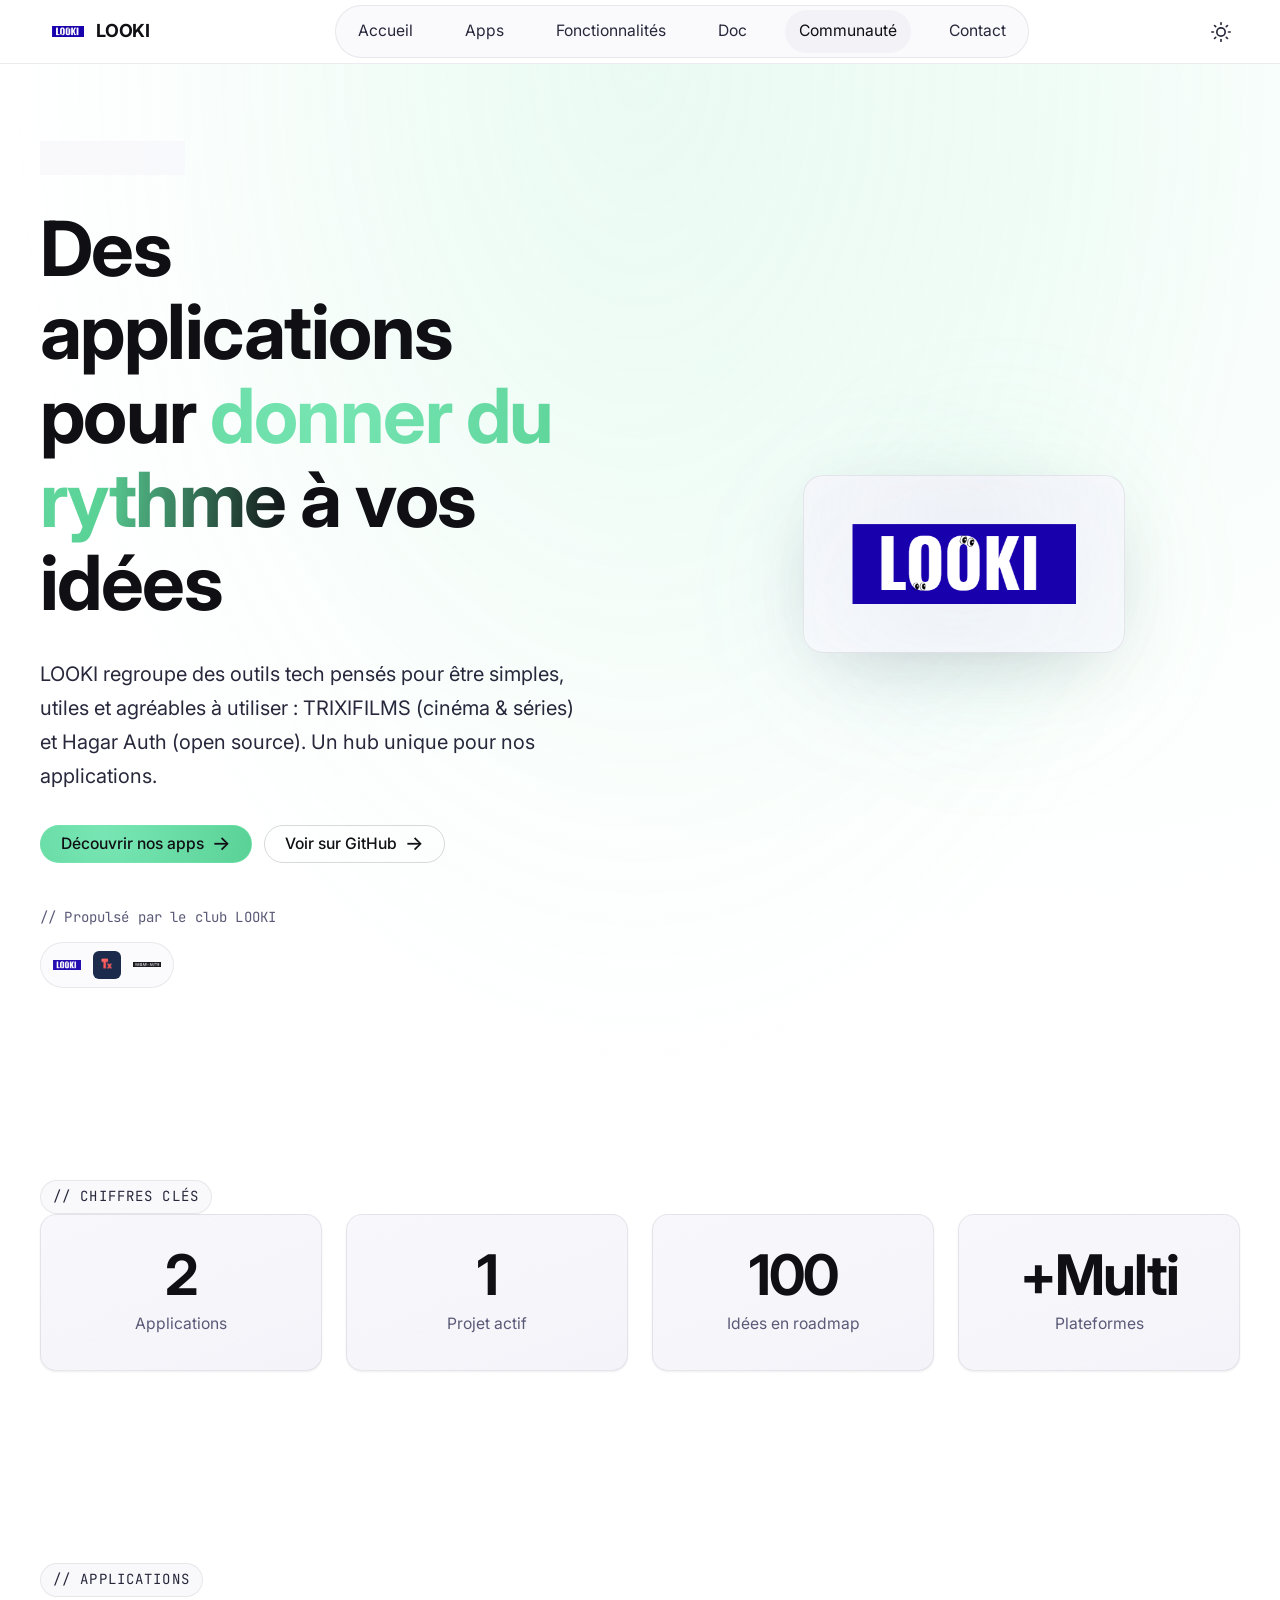
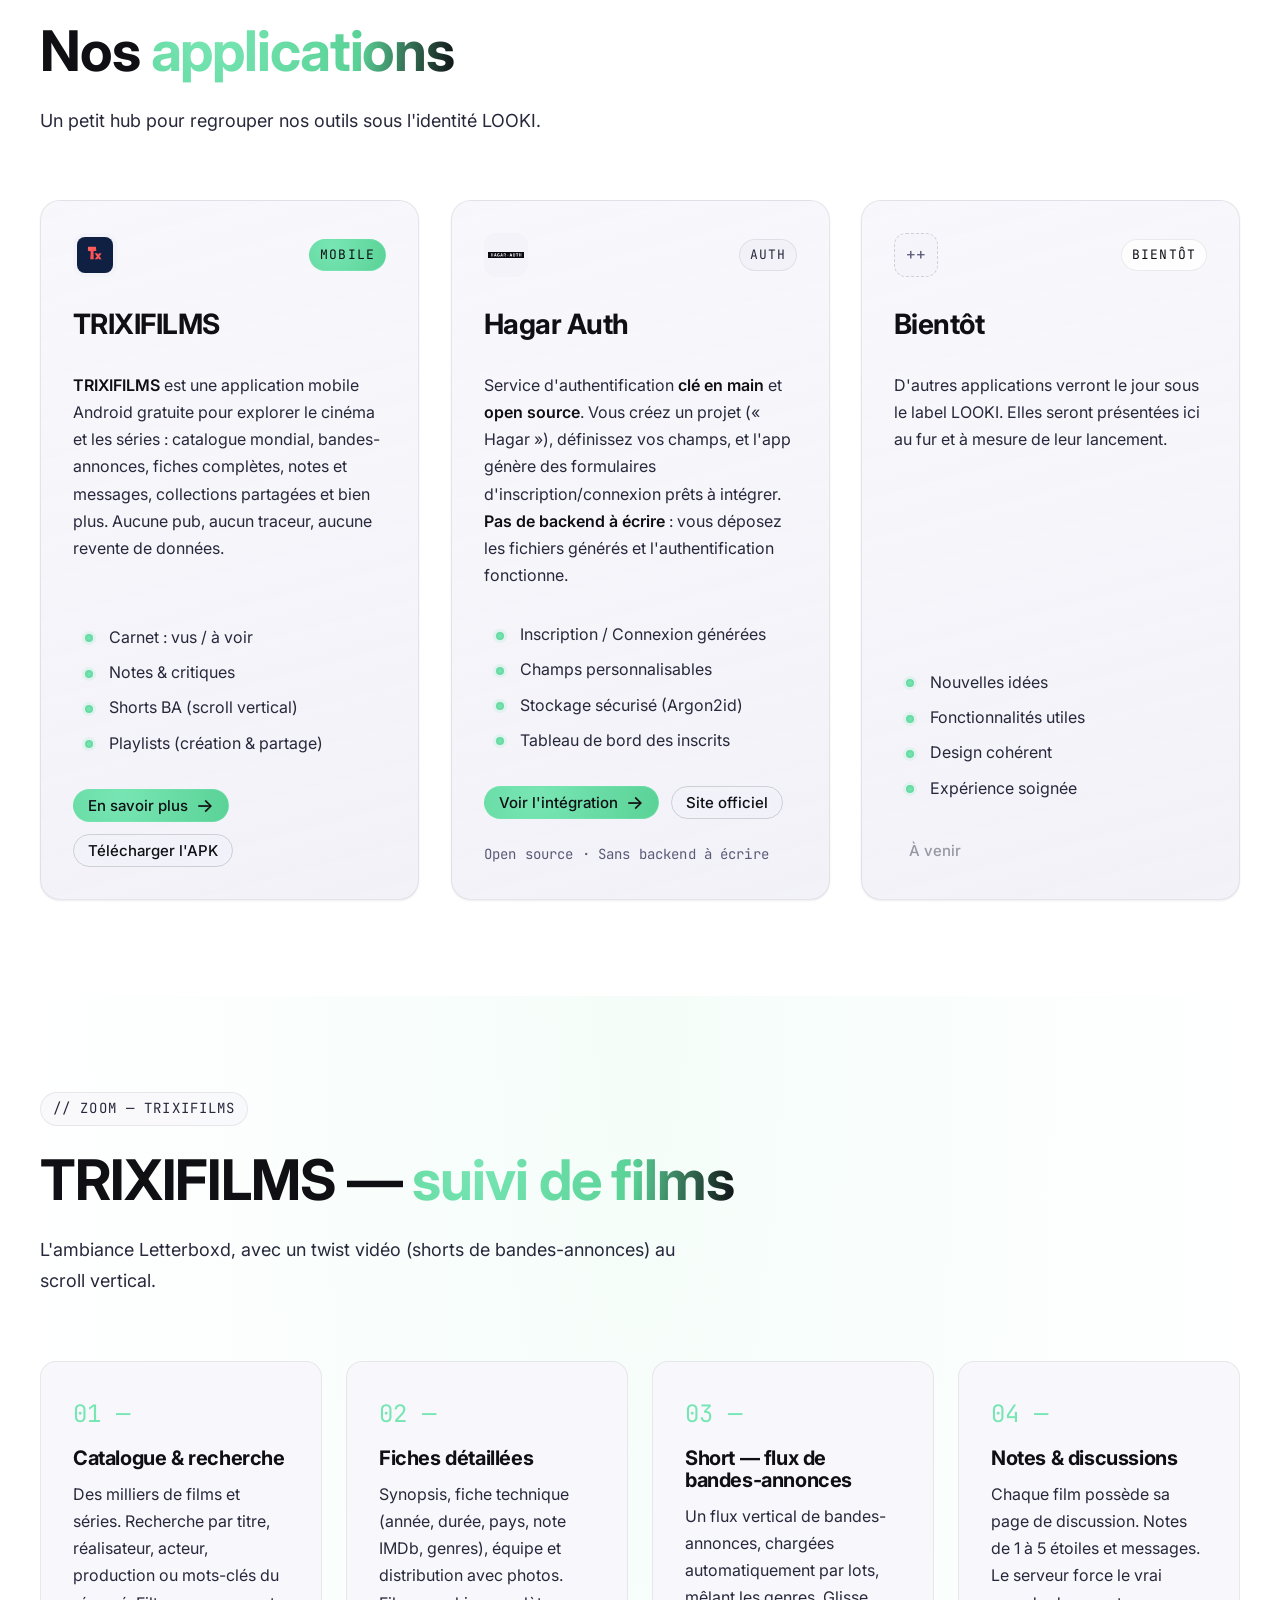
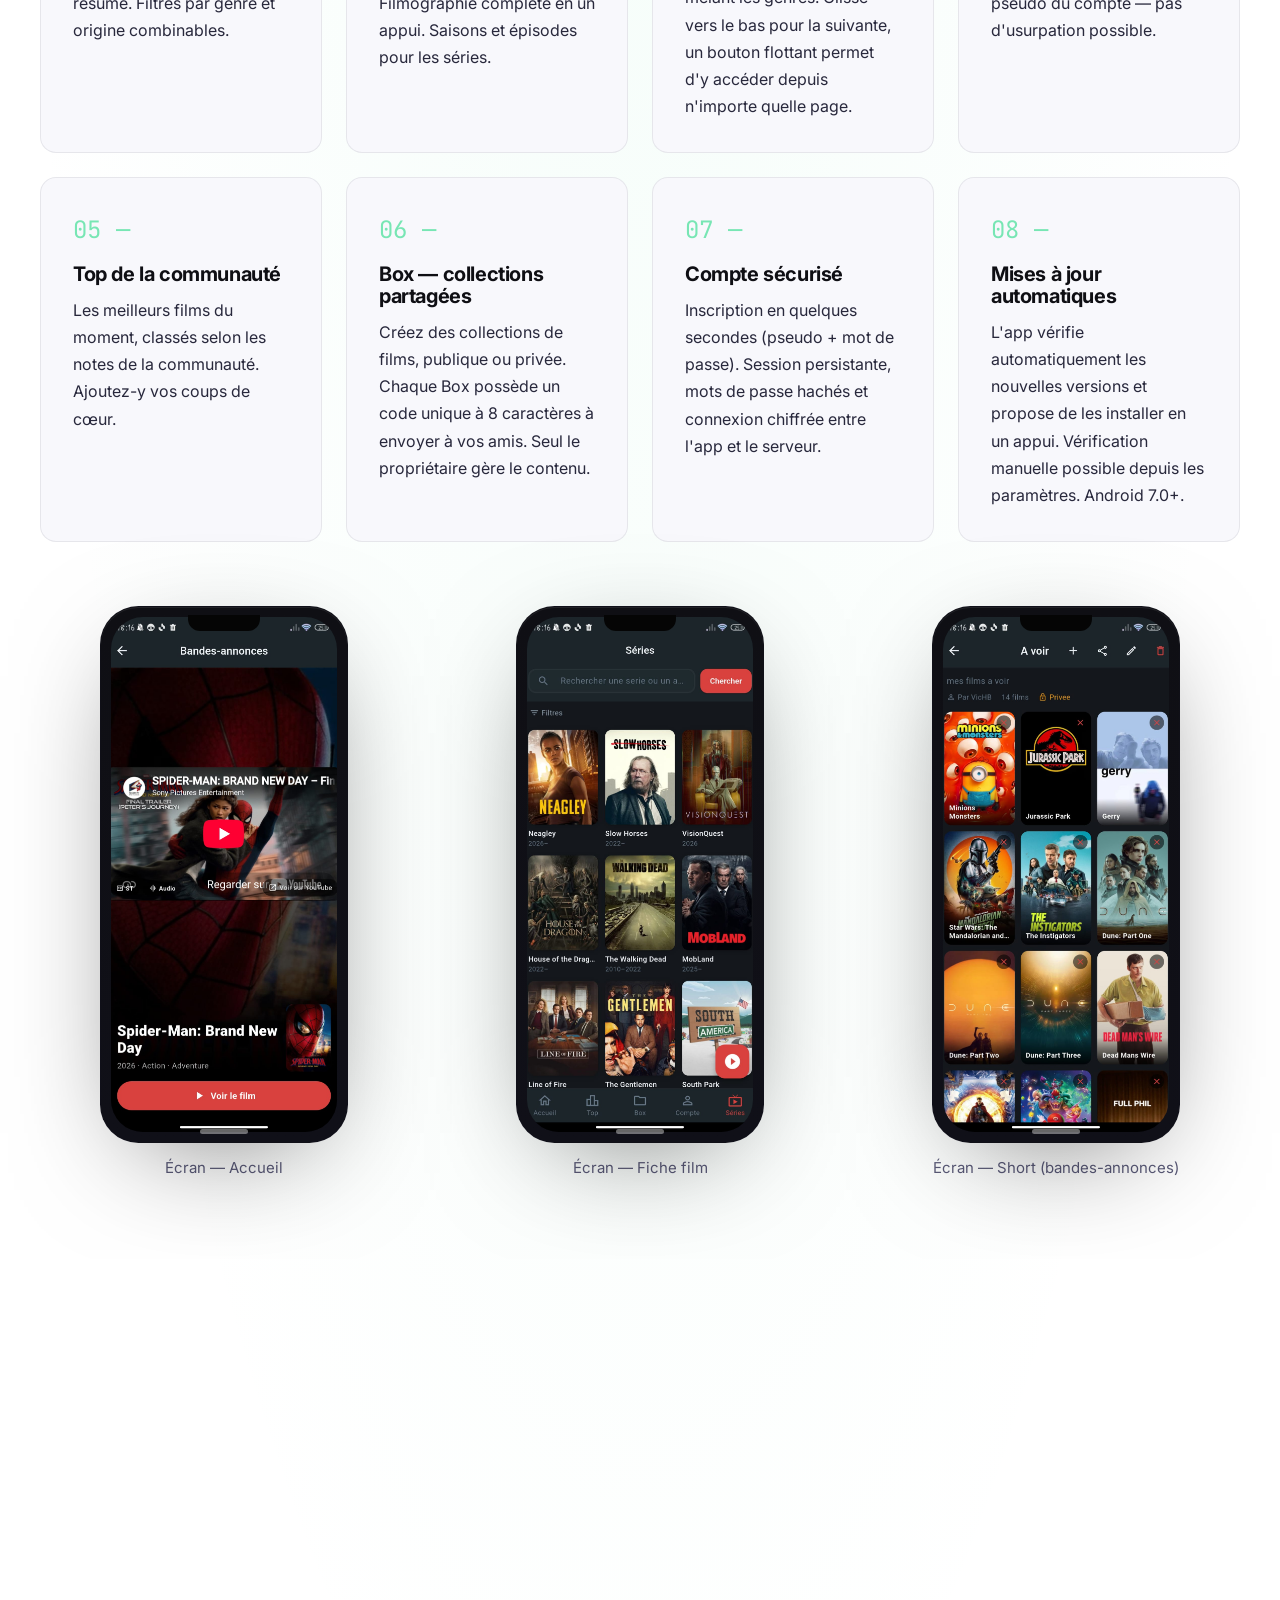
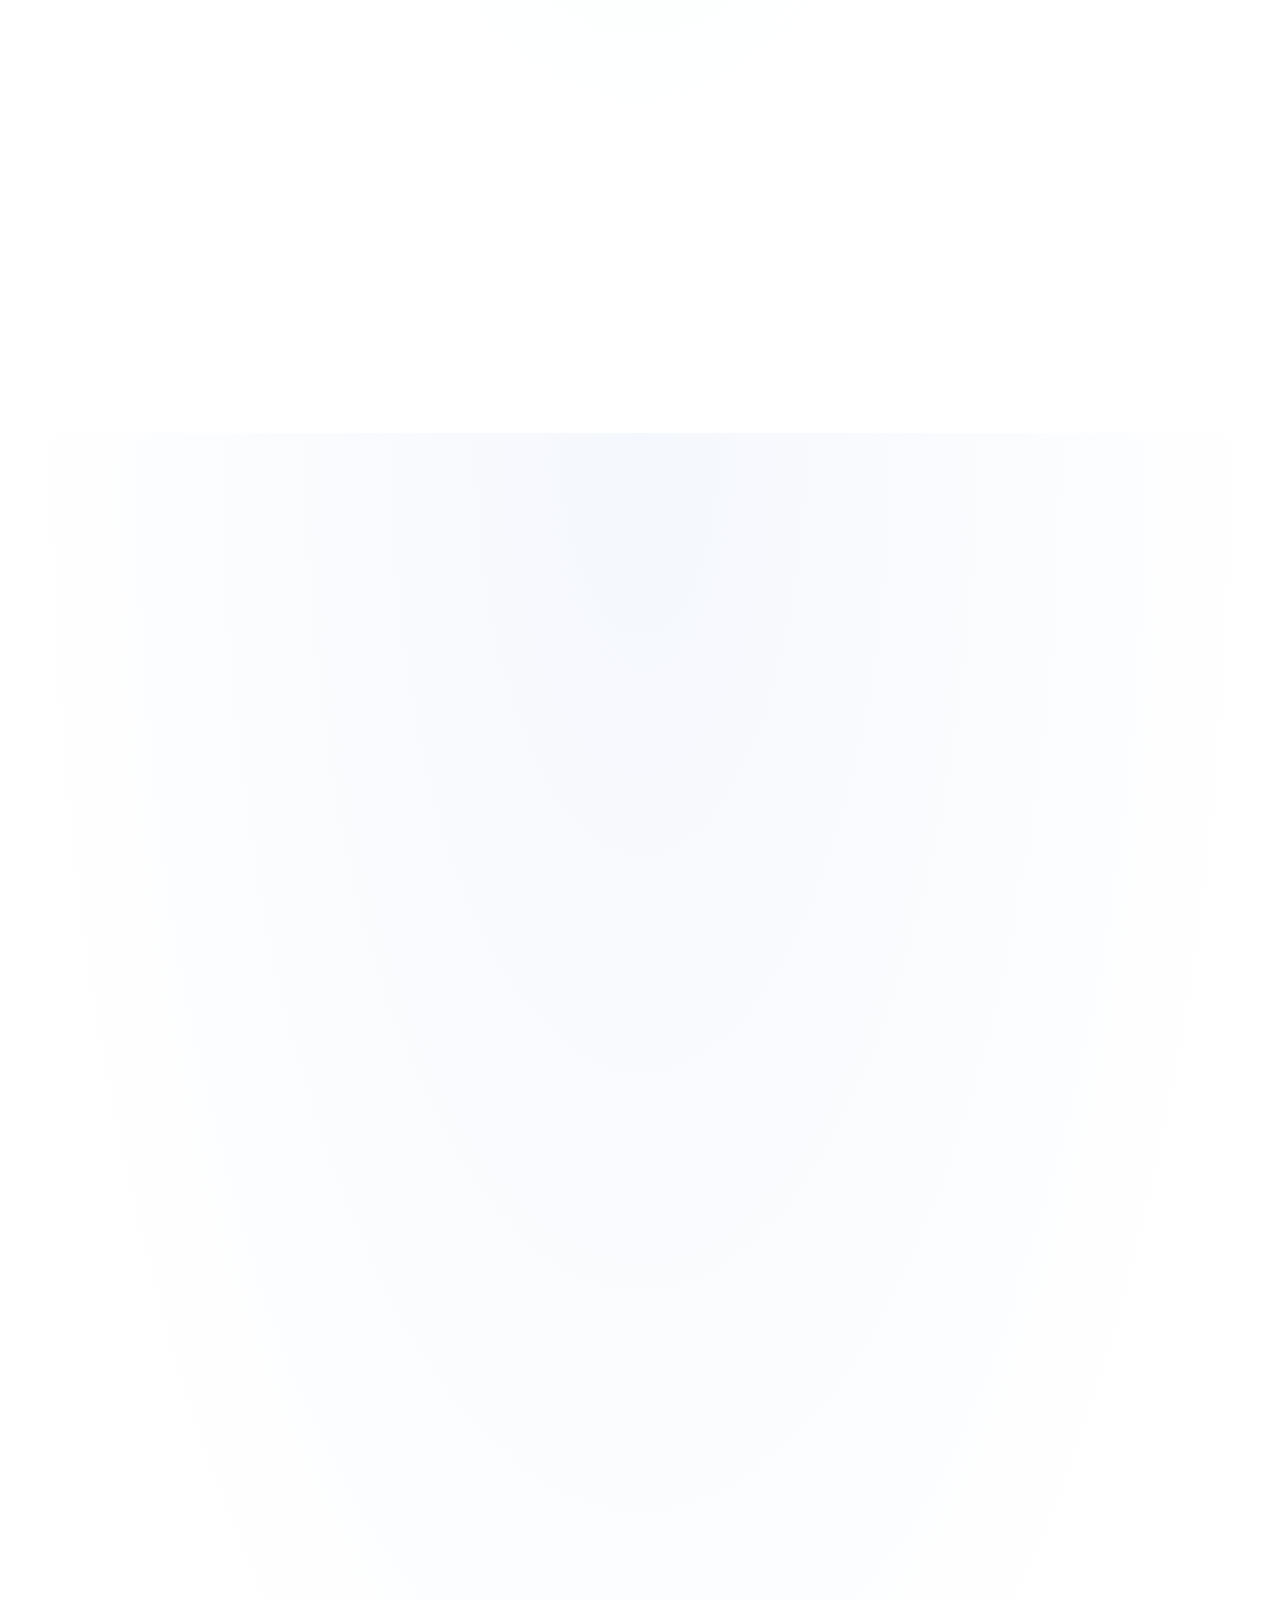
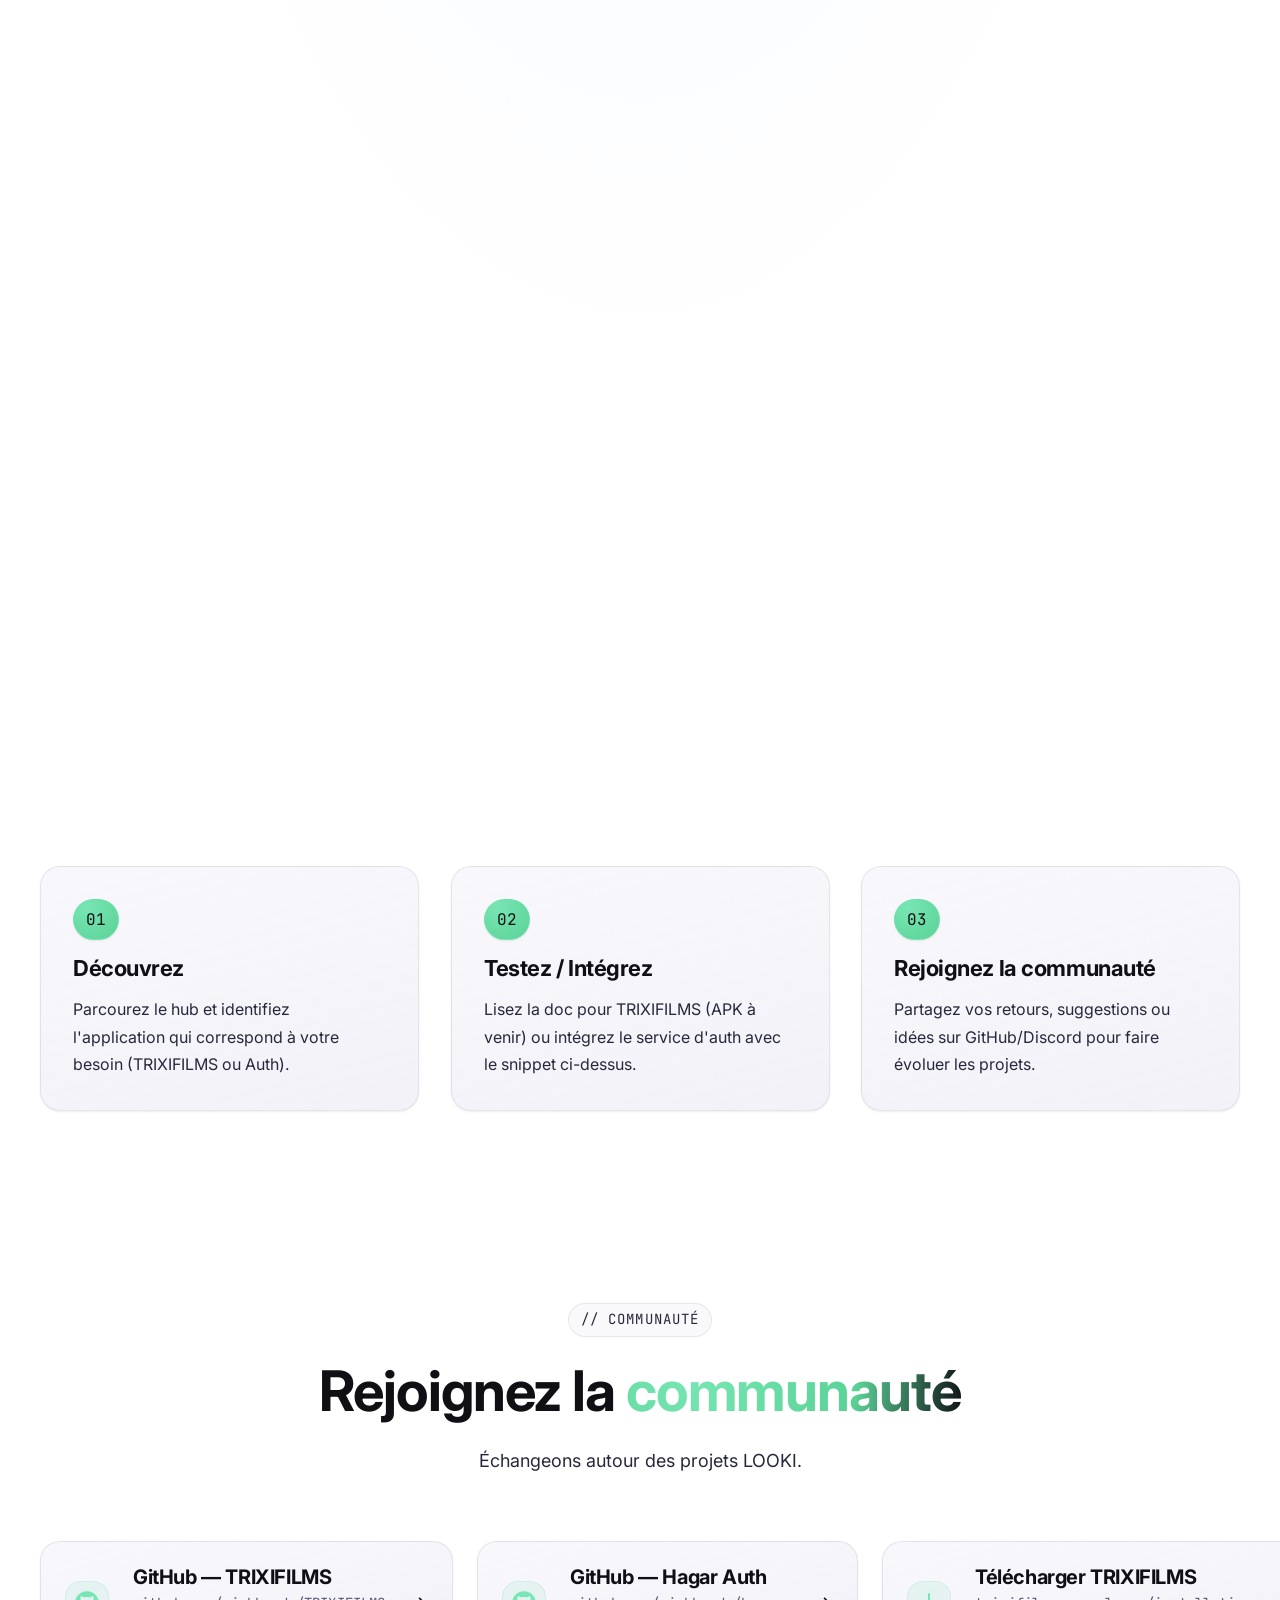
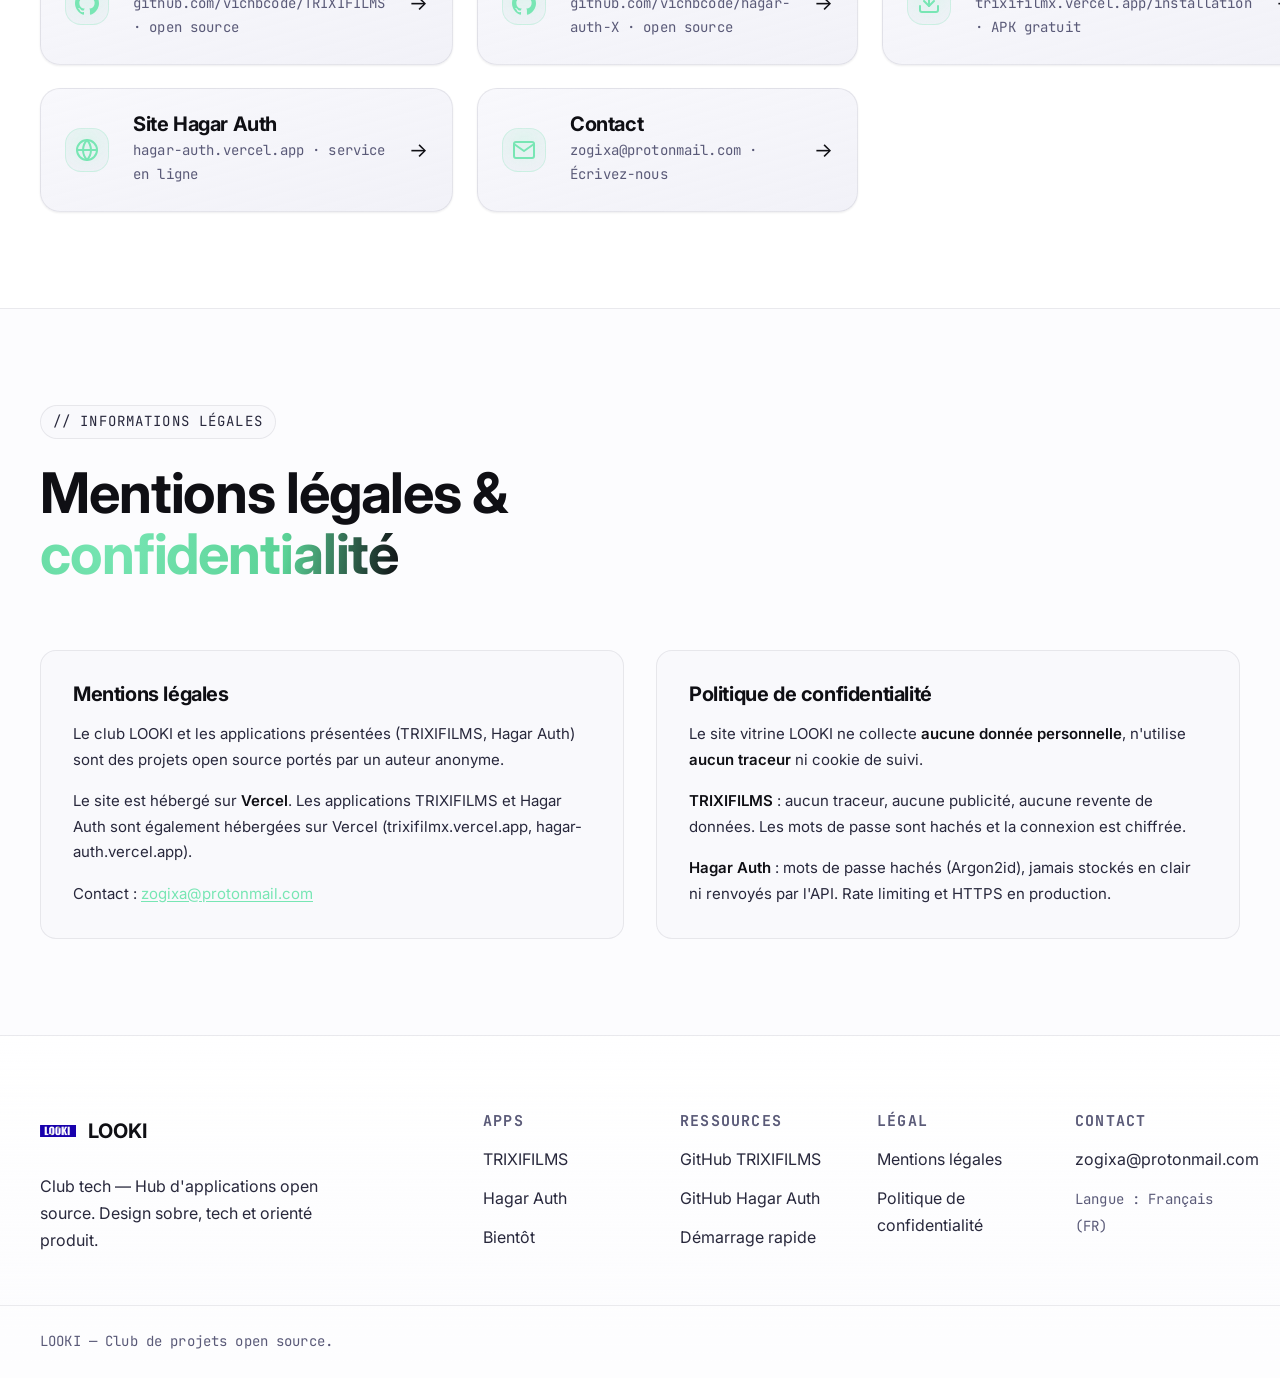
==== commit 8917f43e: "Nettoyage footer : suppression copyright et mention Vercel" ====
--- a/index.html
+++ b/index.html
@@ -583,7 +583,7 @@
         <div class="legal-grid">
           <article class="legal-card" data-reveal>
             <h3 class="legal-card__title">Mentions légales</h3>
-            <p>Le site <strong>looki.club</strong> et les applications présentées (TRIXIFILMS, Hagar Auth) sont des projets indépendants portés par un auteur anonyme.</p>
+            <p>Le club LOOKI et les applications présentées (TRIXIFILMS, Hagar Auth) sont des projets open source portés par un auteur anonyme.</p>
             <p>Le site est hébergé sur <strong>Vercel</strong>. Les applications TRIXIFILMS et Hagar Auth sont également hébergées sur Vercel (trixifilmx.vercel.app, hagar-auth.vercel.app).</p>
             <p>Contact : <a href="mailto:zogixa@protonmail.com" class="legal-link">zogixa@protonmail.com</a></p>
           </article>
@@ -605,8 +605,7 @@
             <img src="assets/logo.png" alt="Logo LOOKI" class="footer__logo">
             <span class="footer__name">LOOKI</span>
           </a>
-          <p class="footer__tagline">Club tech indépendant — Hub d'applications open source. Design sobre, tech et orienté produit.</p>
-          <p class="mono small muted">// looki.club · hébergé sur Vercel</p>
+          <p class="footer__tagline">Club tech — Hub d'applications open source. Design sobre, tech et orienté produit.</p>
         </div>
         <div class="footer__cols">
           <div class="footer__col" data-reveal="delay-1">
@@ -643,7 +642,7 @@
       </div>
       <div class="footer__bottom">
         <div class="container footer__bottom-inner">
-          <p class="mono small muted">© <span id="year"></span> LOOKI — Projet indépendant.</p>
+          <p class="mono small muted">LOOKI — Club de projets open source.</p>
         </div>
       </div>
     </footer>
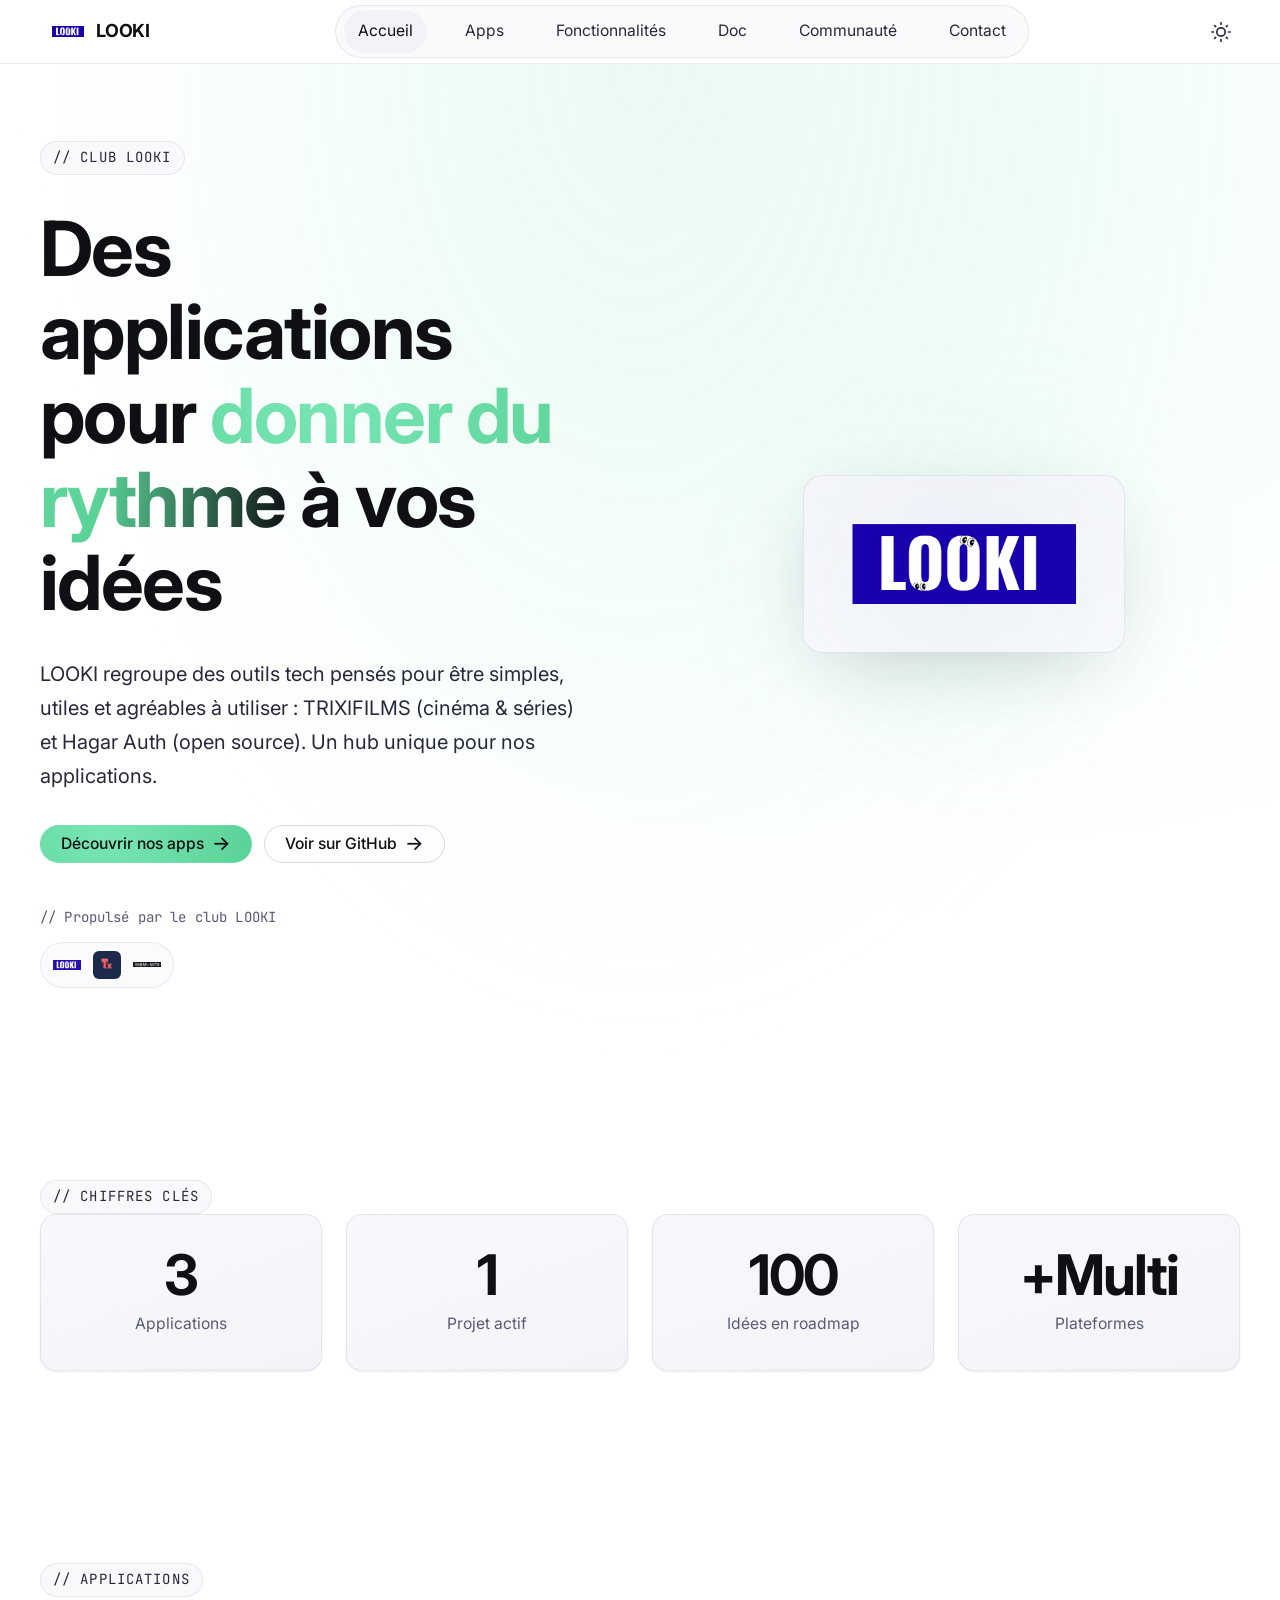
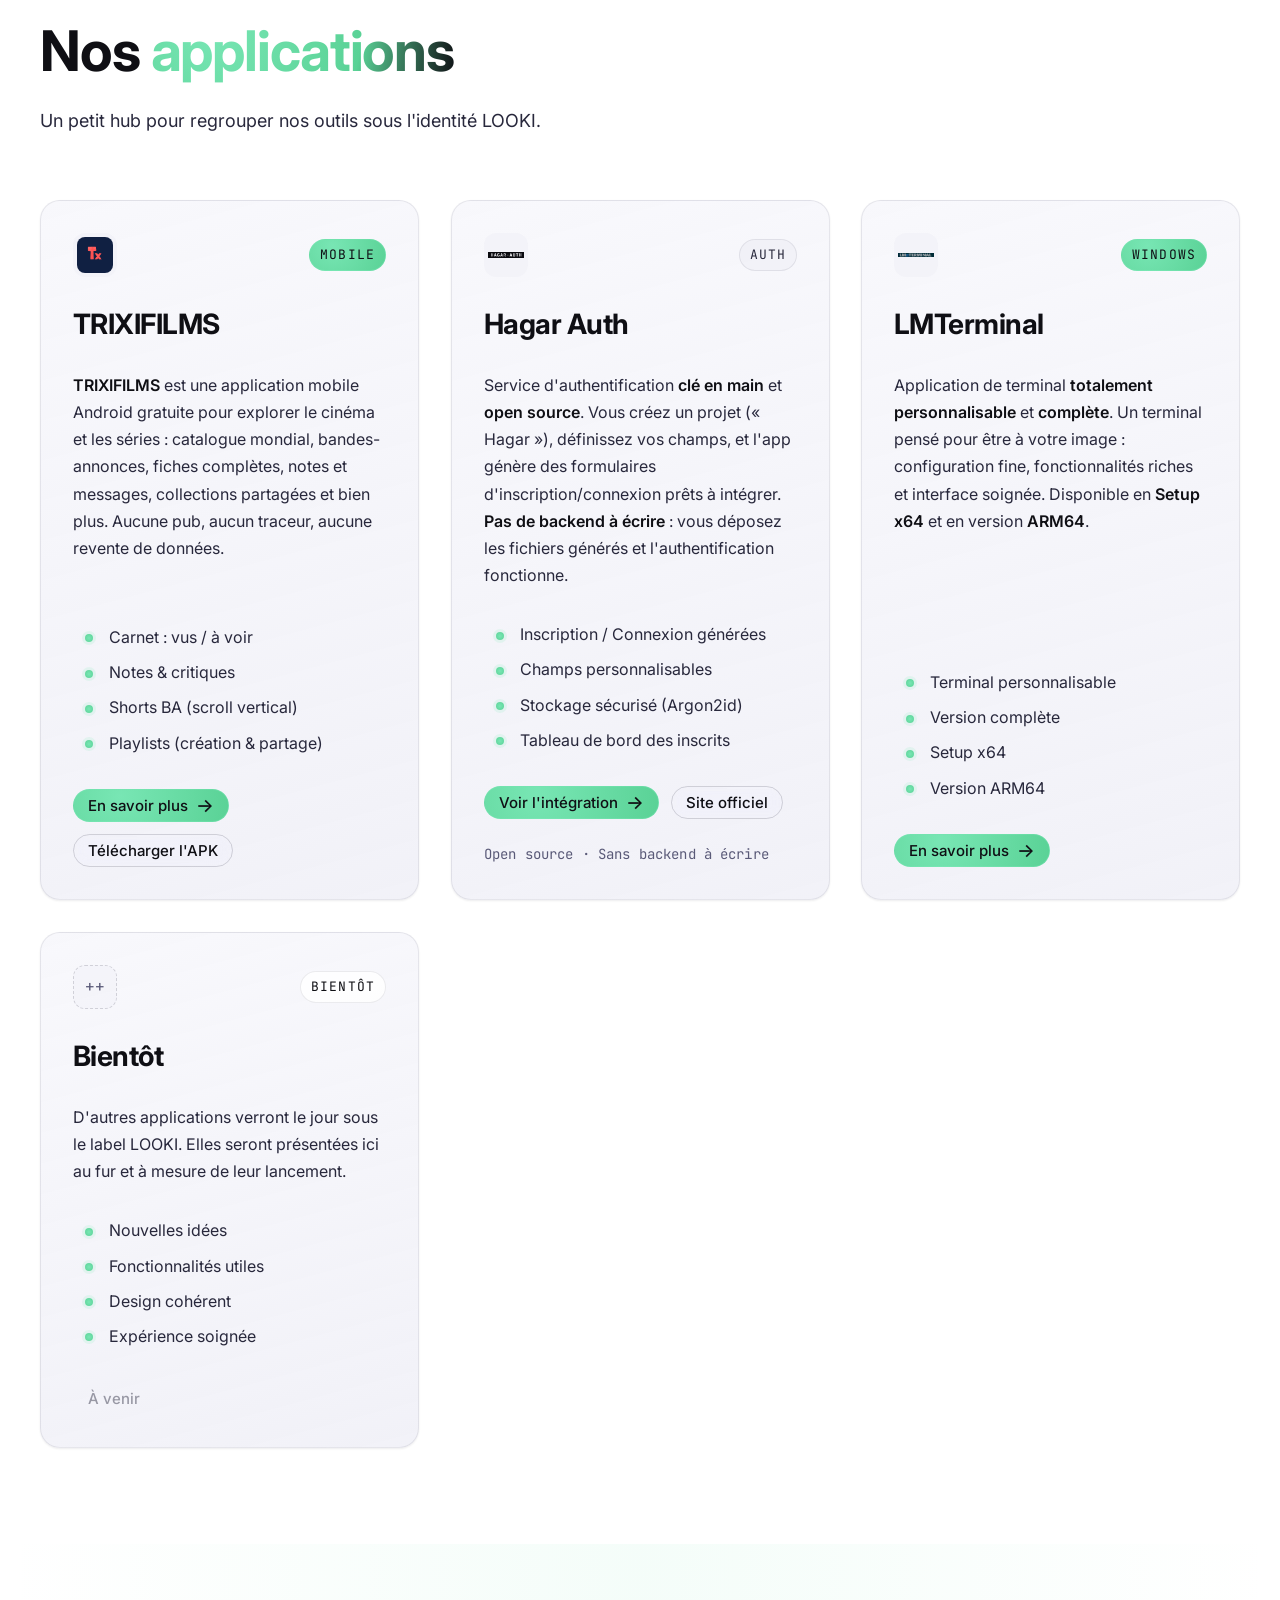
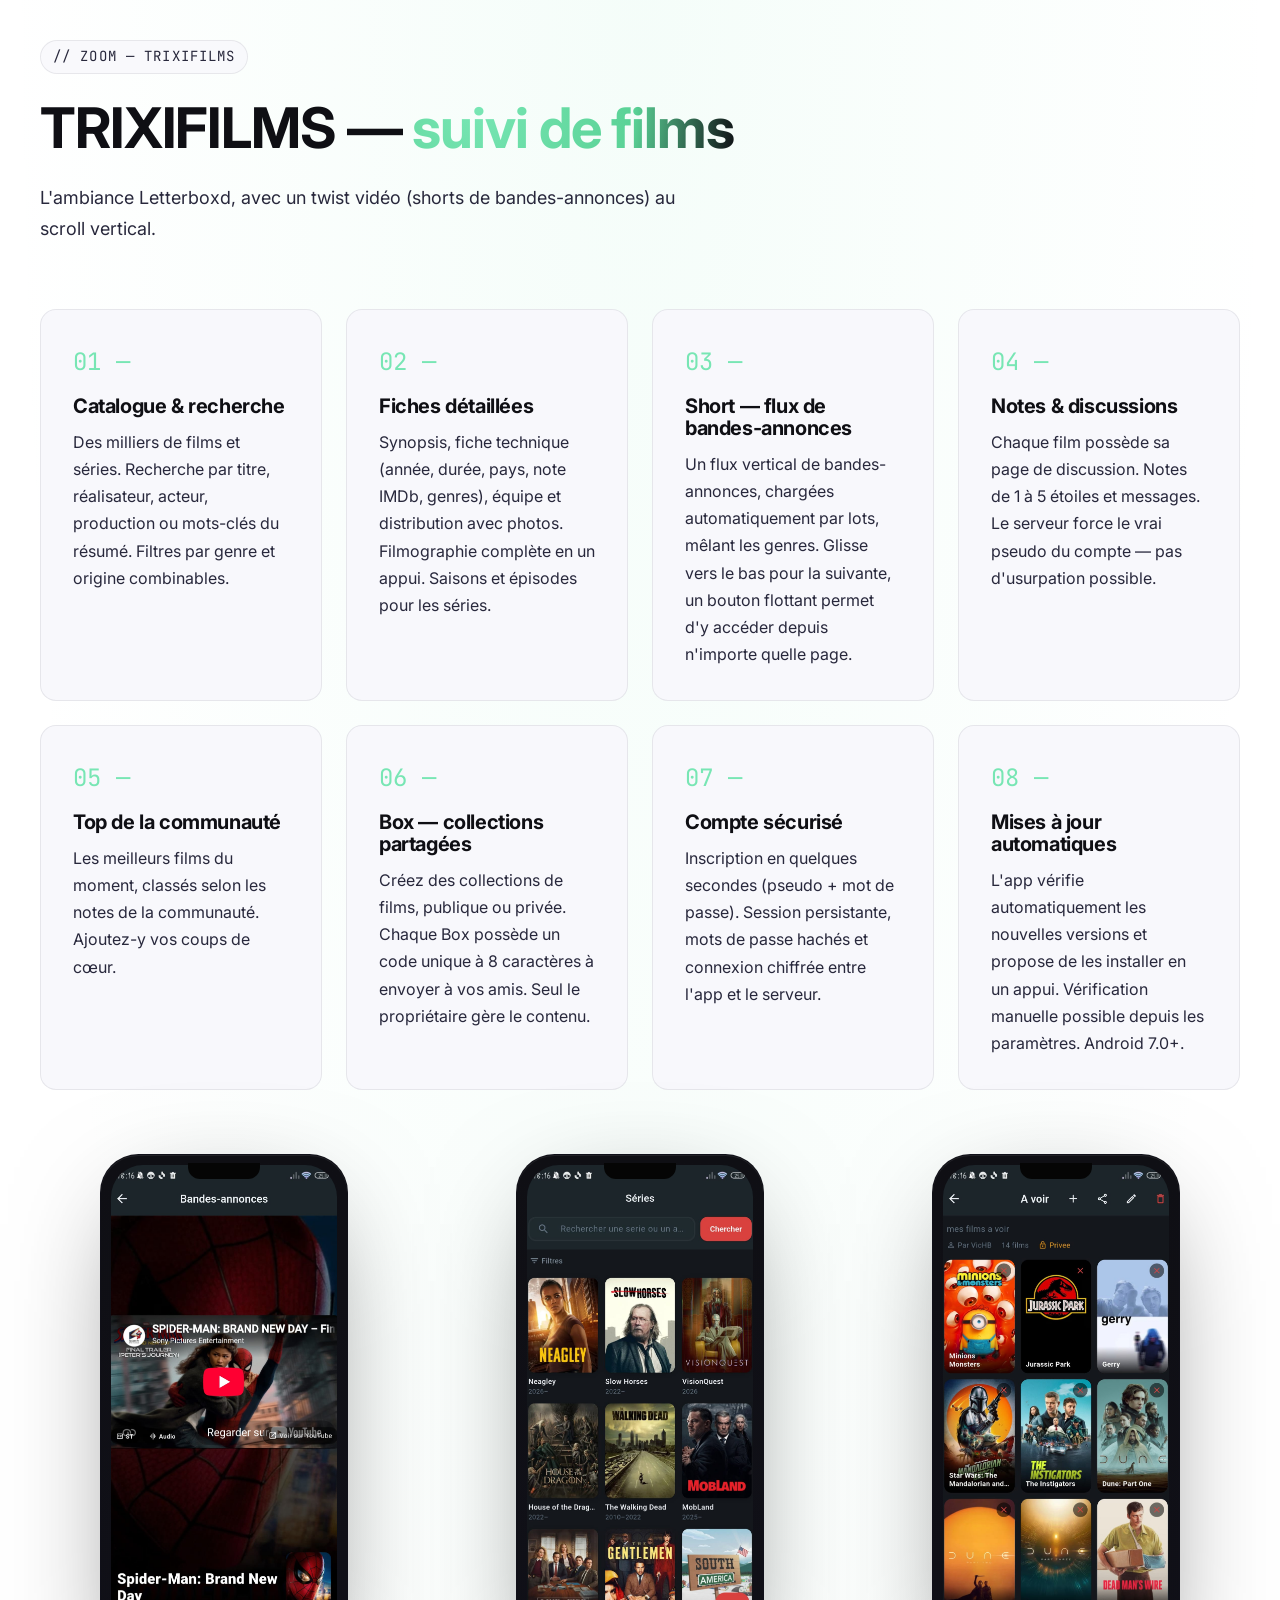
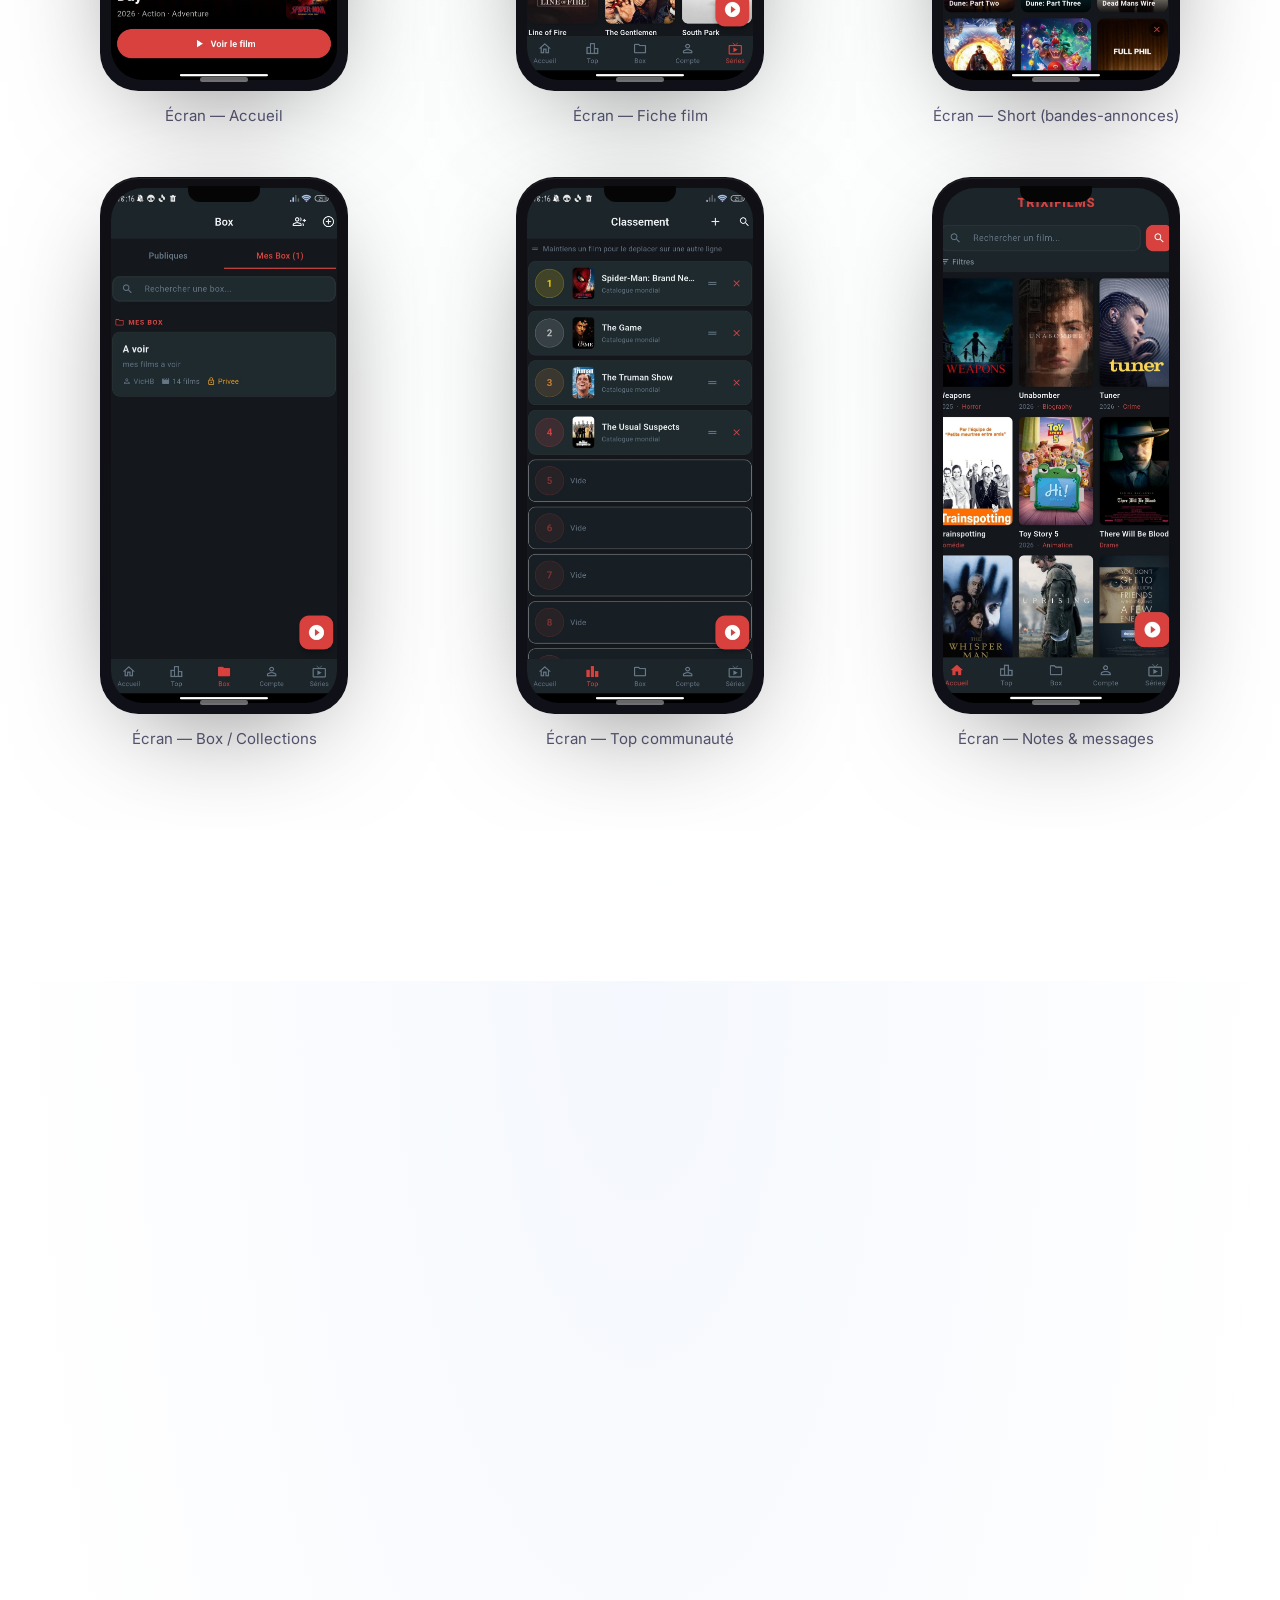
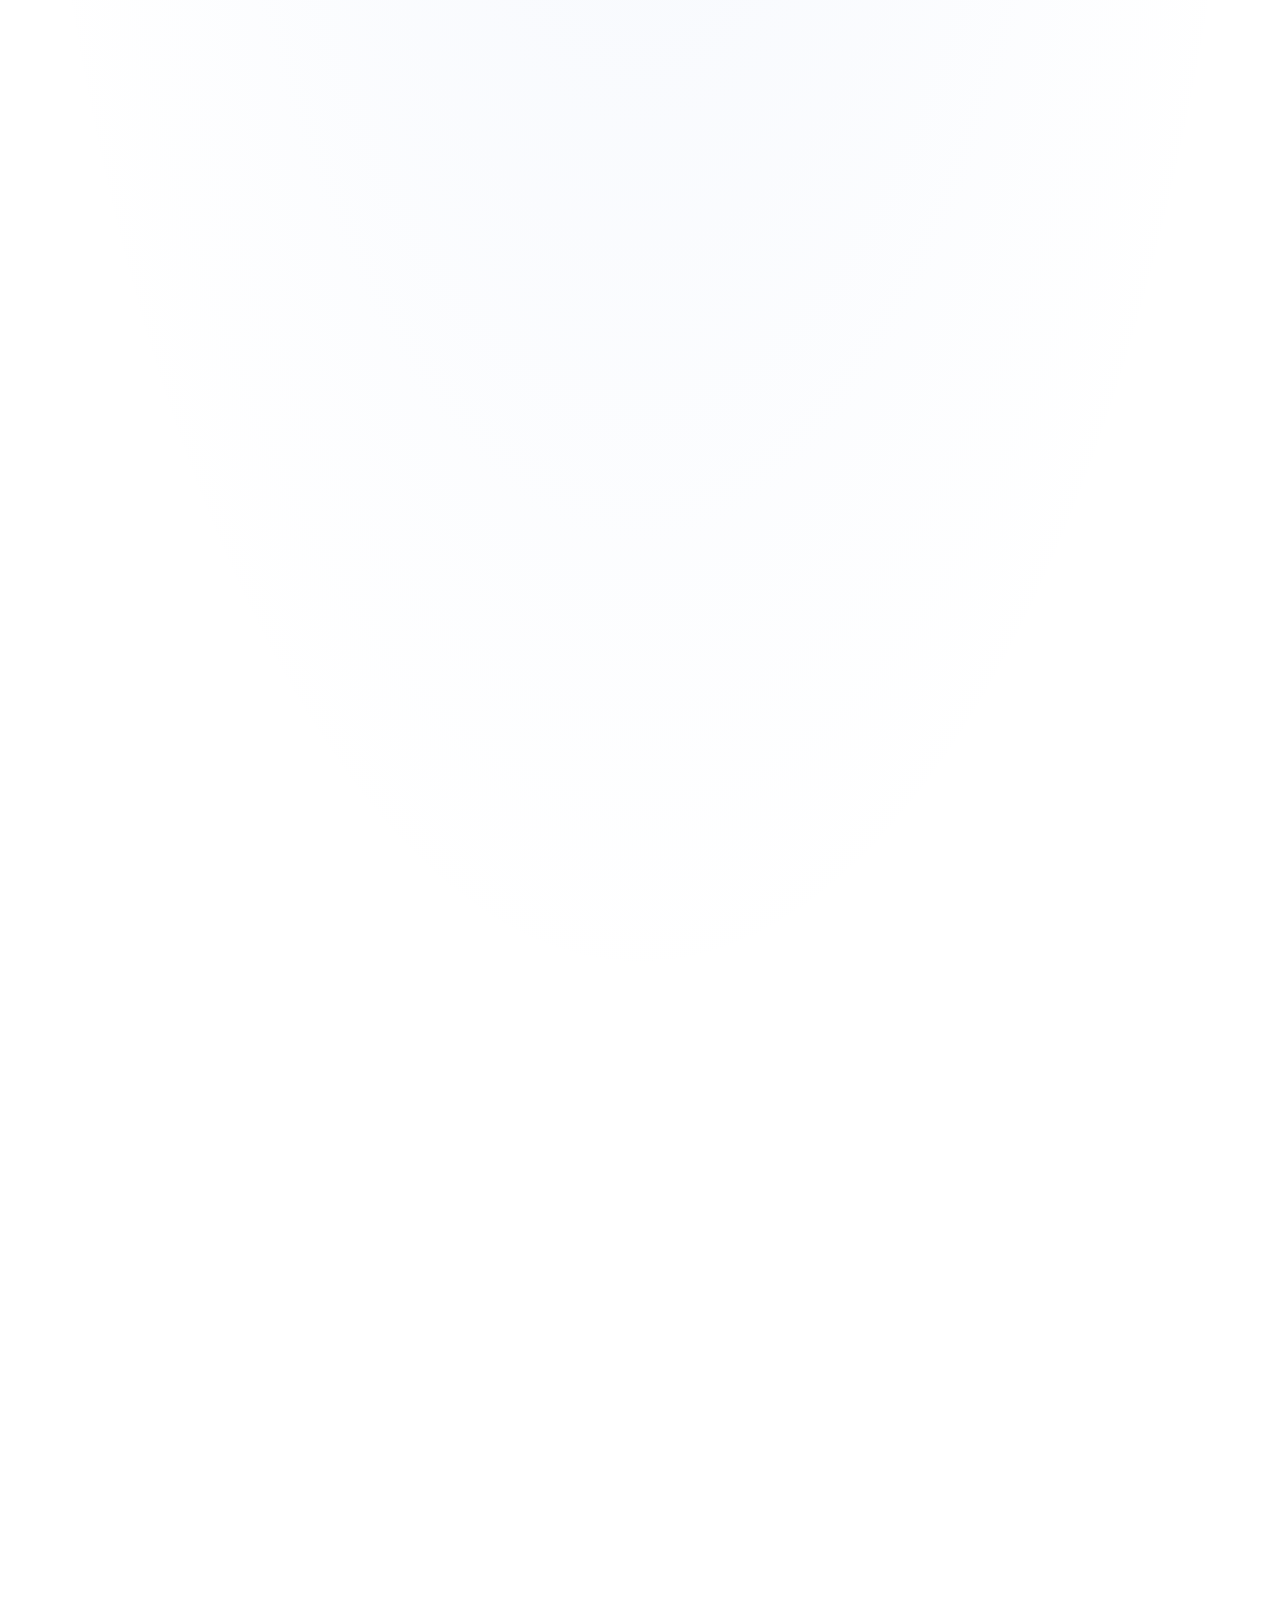
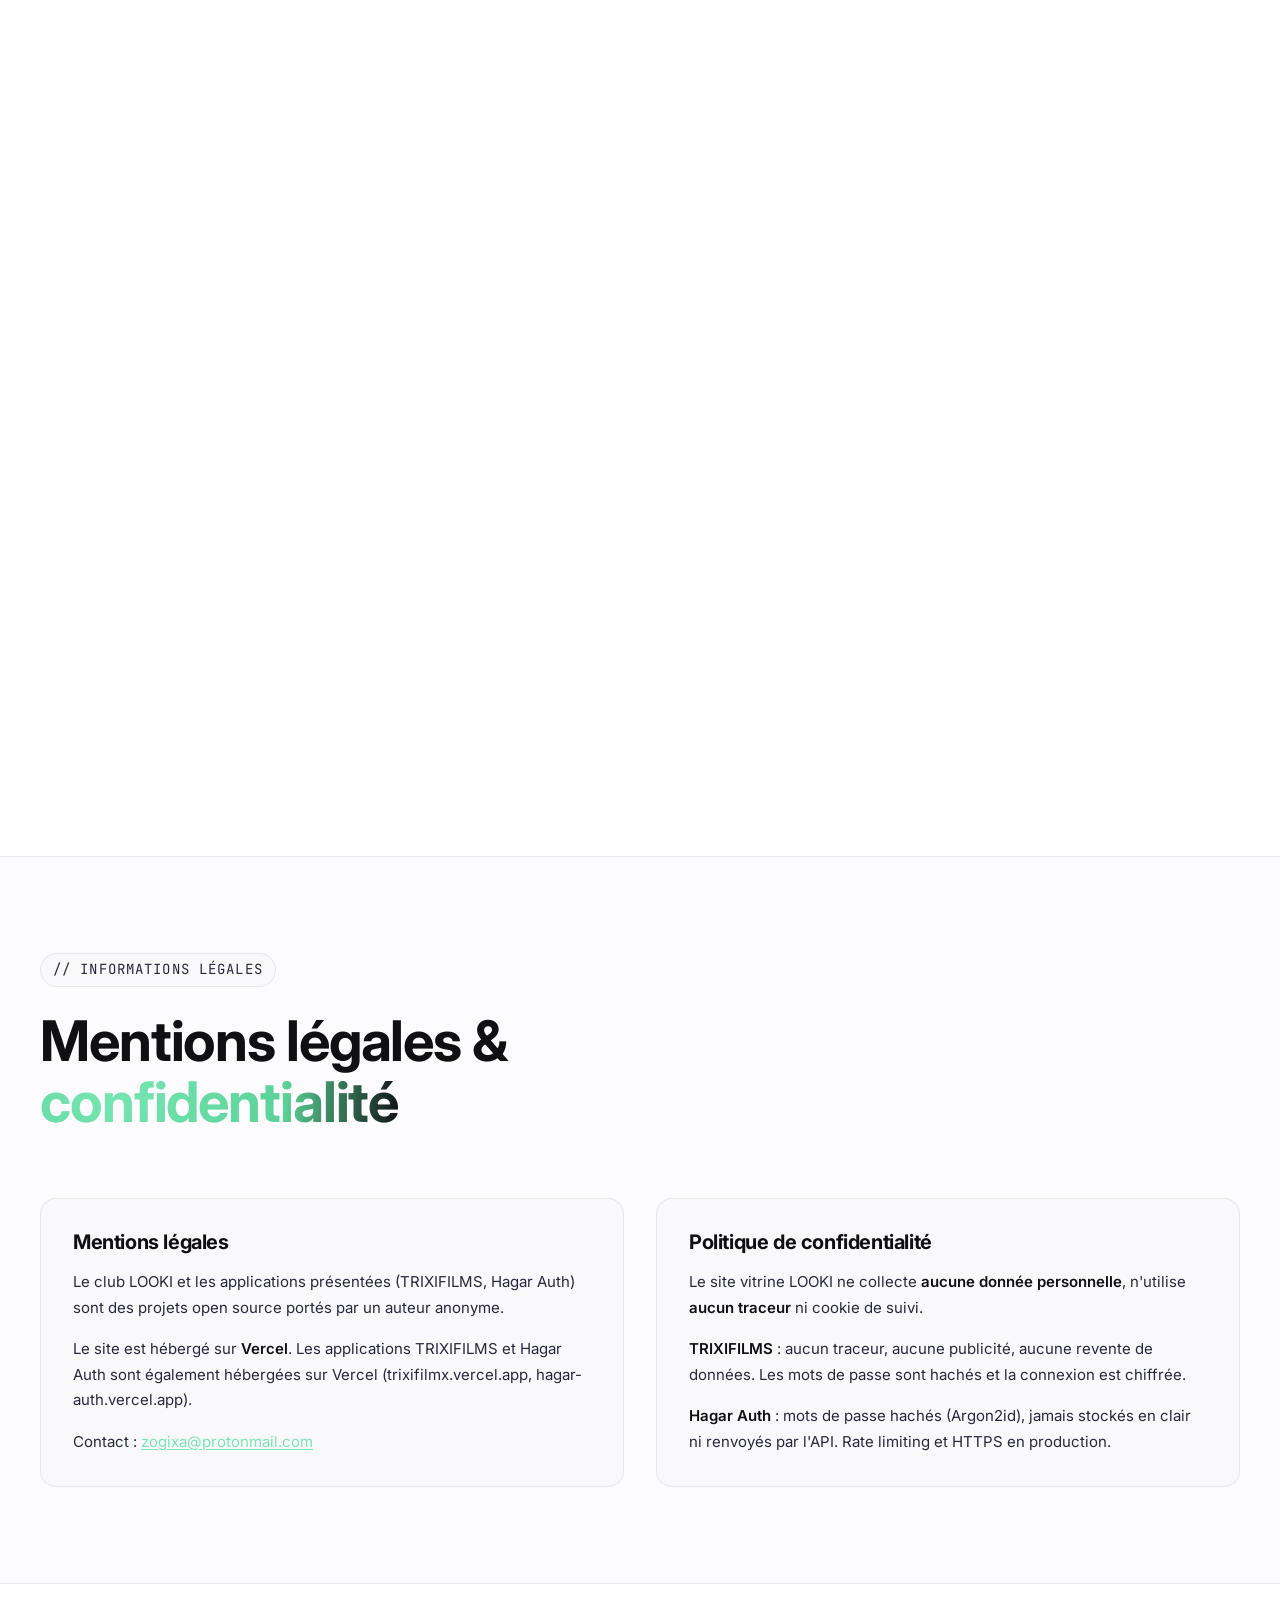
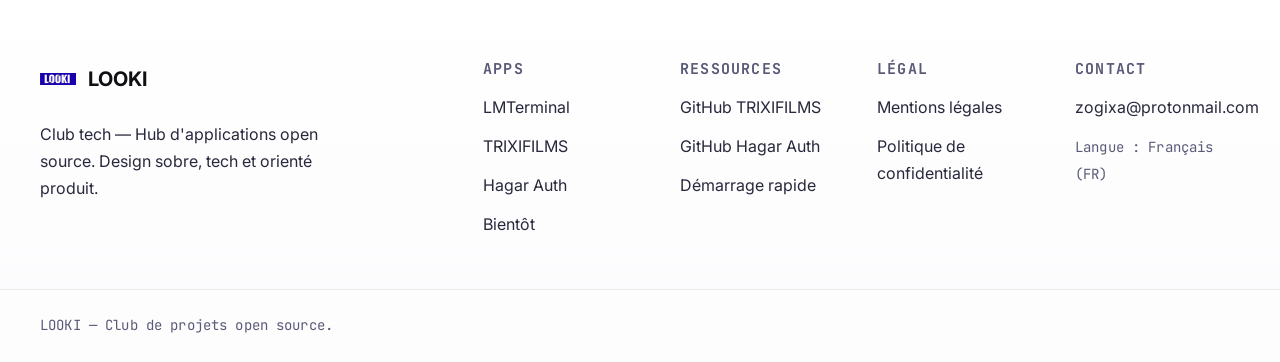
==== commit f42b434f: "Ajout de LMTerminal : page dédiée + carte apps" ====
--- a/index.html
+++ b/index.html
@@ -166,7 +166,7 @@
         <p class="eyebrow mono center">// Chiffres clés</p>
         <div class="stats__grid">
           <article class="stat-card" data-reveal>
-            <p class="stat-card__value" data-count="2">0</p>
+            <p class="stat-card__value" data-count="3">0</p>
             <p class="stat-card__label">Applications</p>
           </article>
           <article class="stat-card" data-reveal="delay-1">
@@ -239,8 +239,29 @@
             <div class="app-card__tag mono small muted">Open source · Sans backend à écrire</div>
           </article>
 
+          <!-- LMTerminal -->
+          <article class="app-card" data-reveal="delay-2">
+            <div class="app-card__header">
+              <img src="assets/LMTerminal.png" alt="Logo LMTerminal" class="app-card__logo" loading="lazy">
+              <span class="chip chip--active mono">WINDOWS</span>
+            </div>
+            <h3 class="app-card__title">LMTerminal</h3>
+            <p class="app-card__desc">
+              Application de terminal <strong>totalement personnalisable</strong> et <strong>complète</strong>. Un terminal pensé pour être à votre image : configuration fine, fonctionnalités riches et interface soignée. Disponible en <strong>Setup x64</strong> et en version <strong>ARM64</strong>.
+            </p>
+            <ul class="app-card__features">
+              <li>Terminal personnalisable</li>
+              <li>Version complète</li>
+              <li>Setup x64</li>
+              <li>Version ARM64</li>
+            </ul>
+            <div class="app-card__actions">
+              <a href="LMTerminal.html" class="btn btn--primary btn--sm">En savoir plus<span class="arrow">→</span></a>
+            </div>
+          </article>
+
           <!-- BIEN BIENTÔT -->
-          <article class="app-card app-card--soon" data-reveal="delay-2">
+          <article class="app-card app-card--soon" data-reveal="delay-3">
             <div class="app-card__header">
               <div class="app-card__logo-placeholder mono">++</div>
               <span class="chip chip--soon mono">BIENTÔT</span>
@@ -611,6 +632,7 @@
           <div class="footer__col" data-reveal="delay-1">
             <h3 class="footer__heading mono">Apps</h3>
             <ul class="footer__list">
+              <li><a href="LMTerminal.html">LMTerminal</a></li>
               <li><a href="https://trixifilmx.vercel.app/installation" target="_blank" rel="noopener noreferrer">TRIXIFILMS</a></li>
               <li><a href="https://hagar-auth.vercel.app" target="_blank" rel="noopener noreferrer">Hagar Auth</a></li>
               <li><a href="#apps">Bientôt</a></li>
--- a/style.css
+++ b/style.css
@@ -233,6 +233,7 @@
 .zoom { position: relative; }
 .zoom--trix { background: radial-gradient(ellipse at top, rgb(var(--color-primary)/0.08) 0%, transparent 70%); }
 .zoom--auth { background: radial-gradient(ellipse at top, rgb(120 160 230/0.08) 0%, transparent 70%); }
+.zoom--lmt { background: radial-gradient(ellipse at top, rgb(180 140 230/0.08) 0%, transparent 70%); }
 .features-num { display: grid; grid-template-columns: 1fr; gap: clamp(var(--space-sm),3vw,var(--space-lg)); margin-bottom: clamp(var(--space-2xl),6vw,var(--space-3xl)); }
 @media (min-width: 720px) { .features-num { grid-template-columns: repeat(2,1fr); } }
 @media (min-width: 1080px) { .features-num { grid-template-columns: repeat(4,1fr); } }
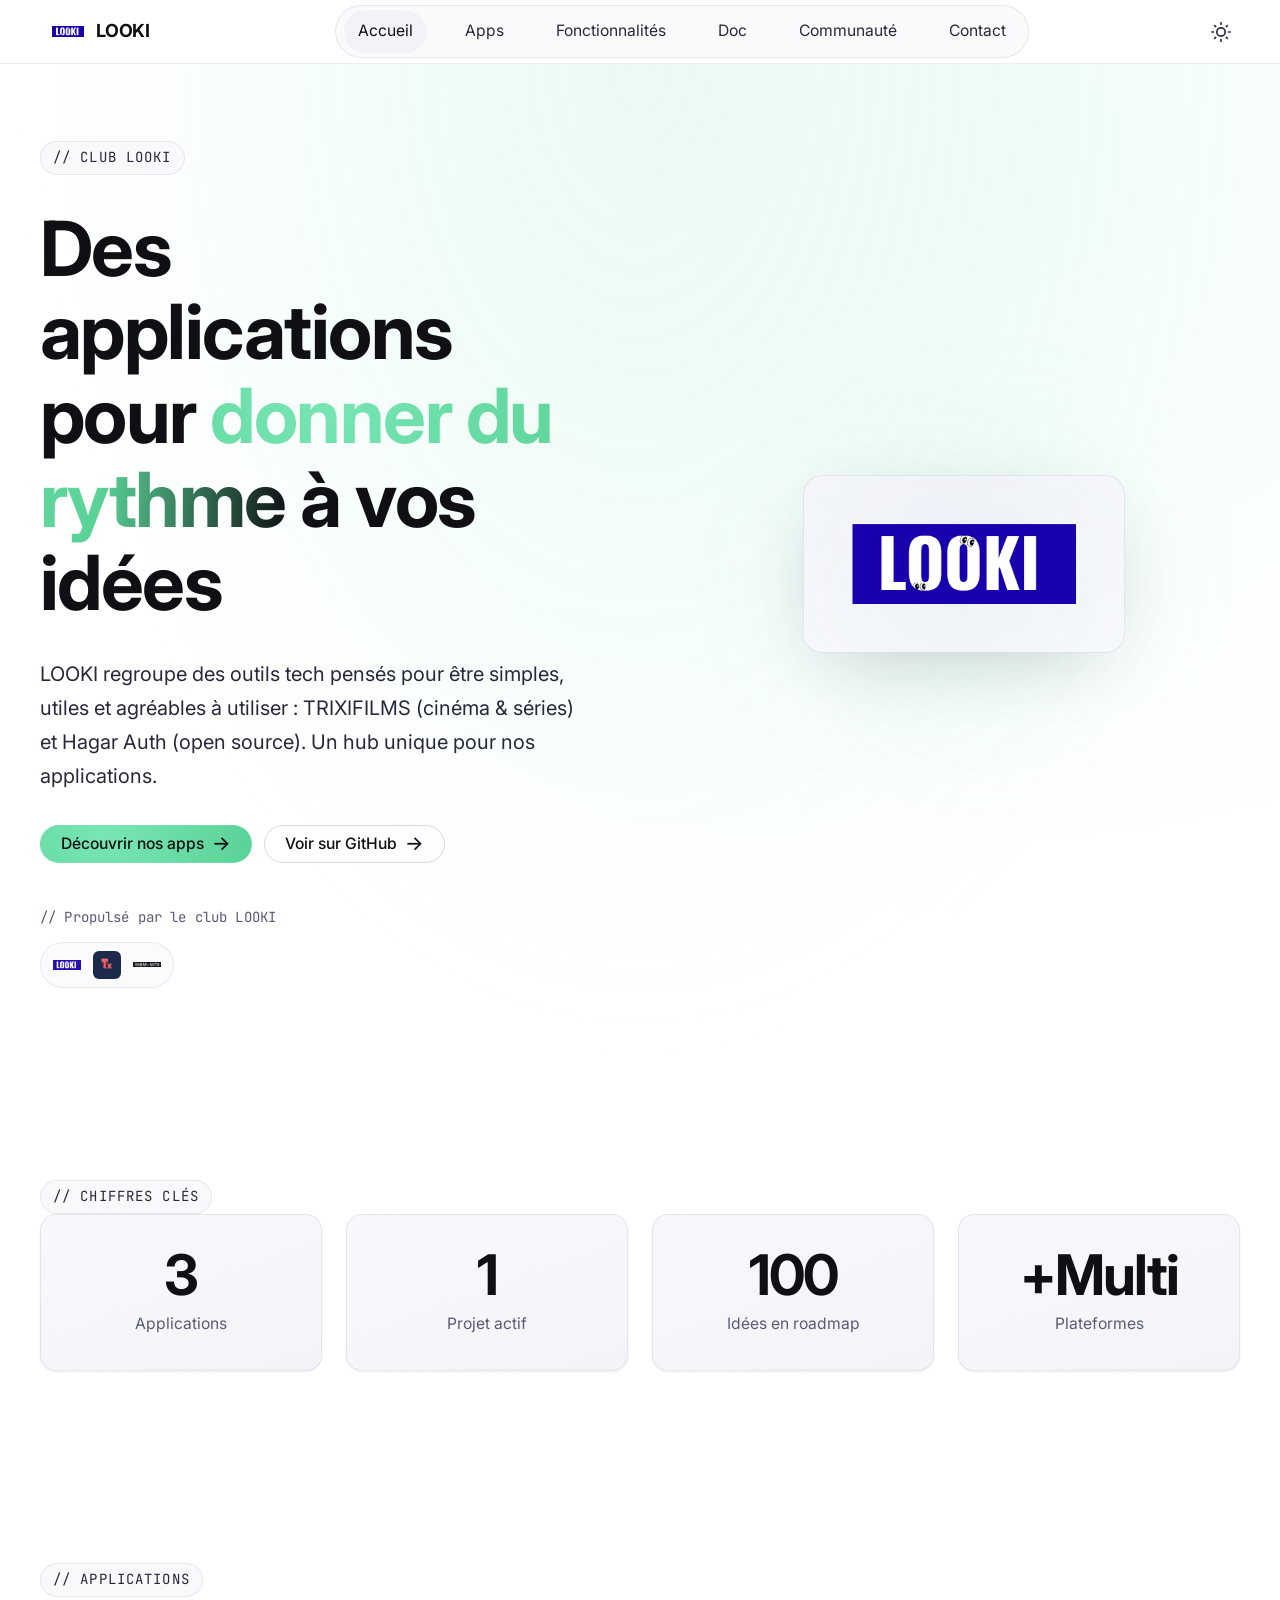
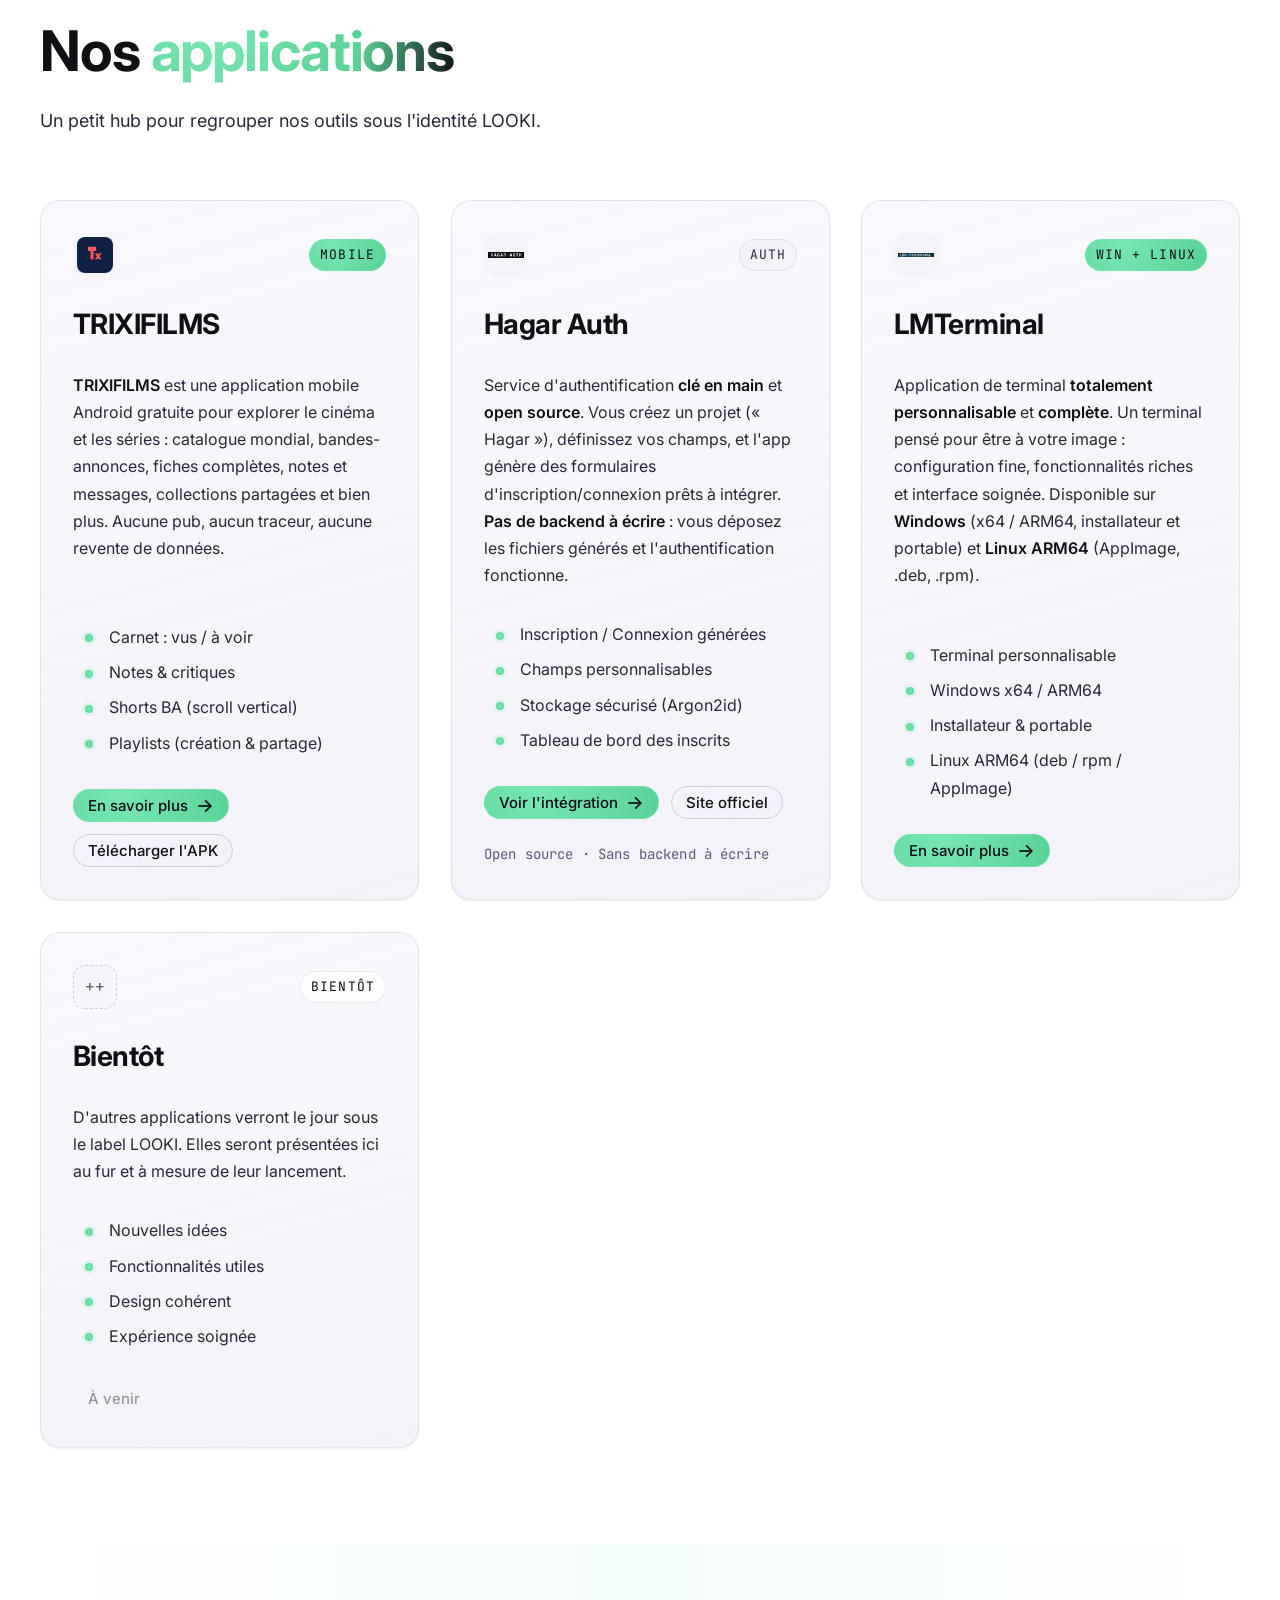
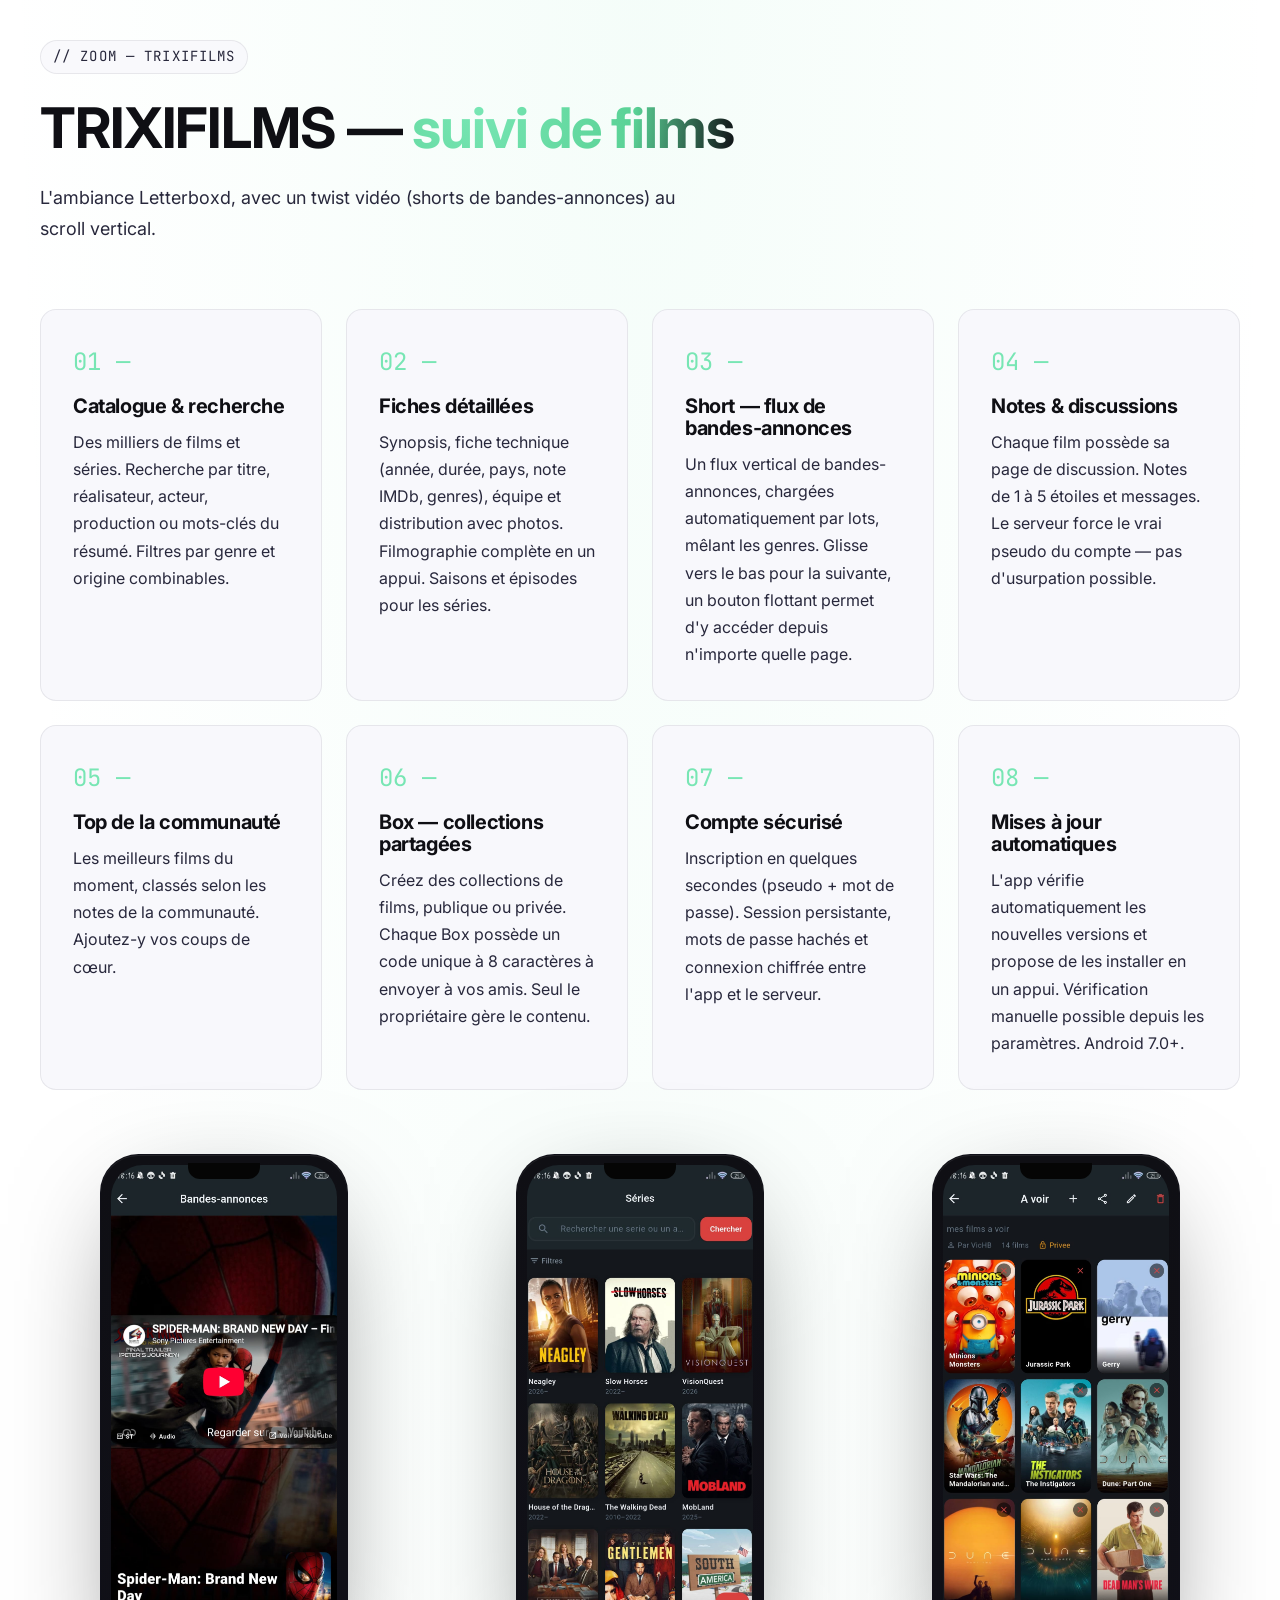
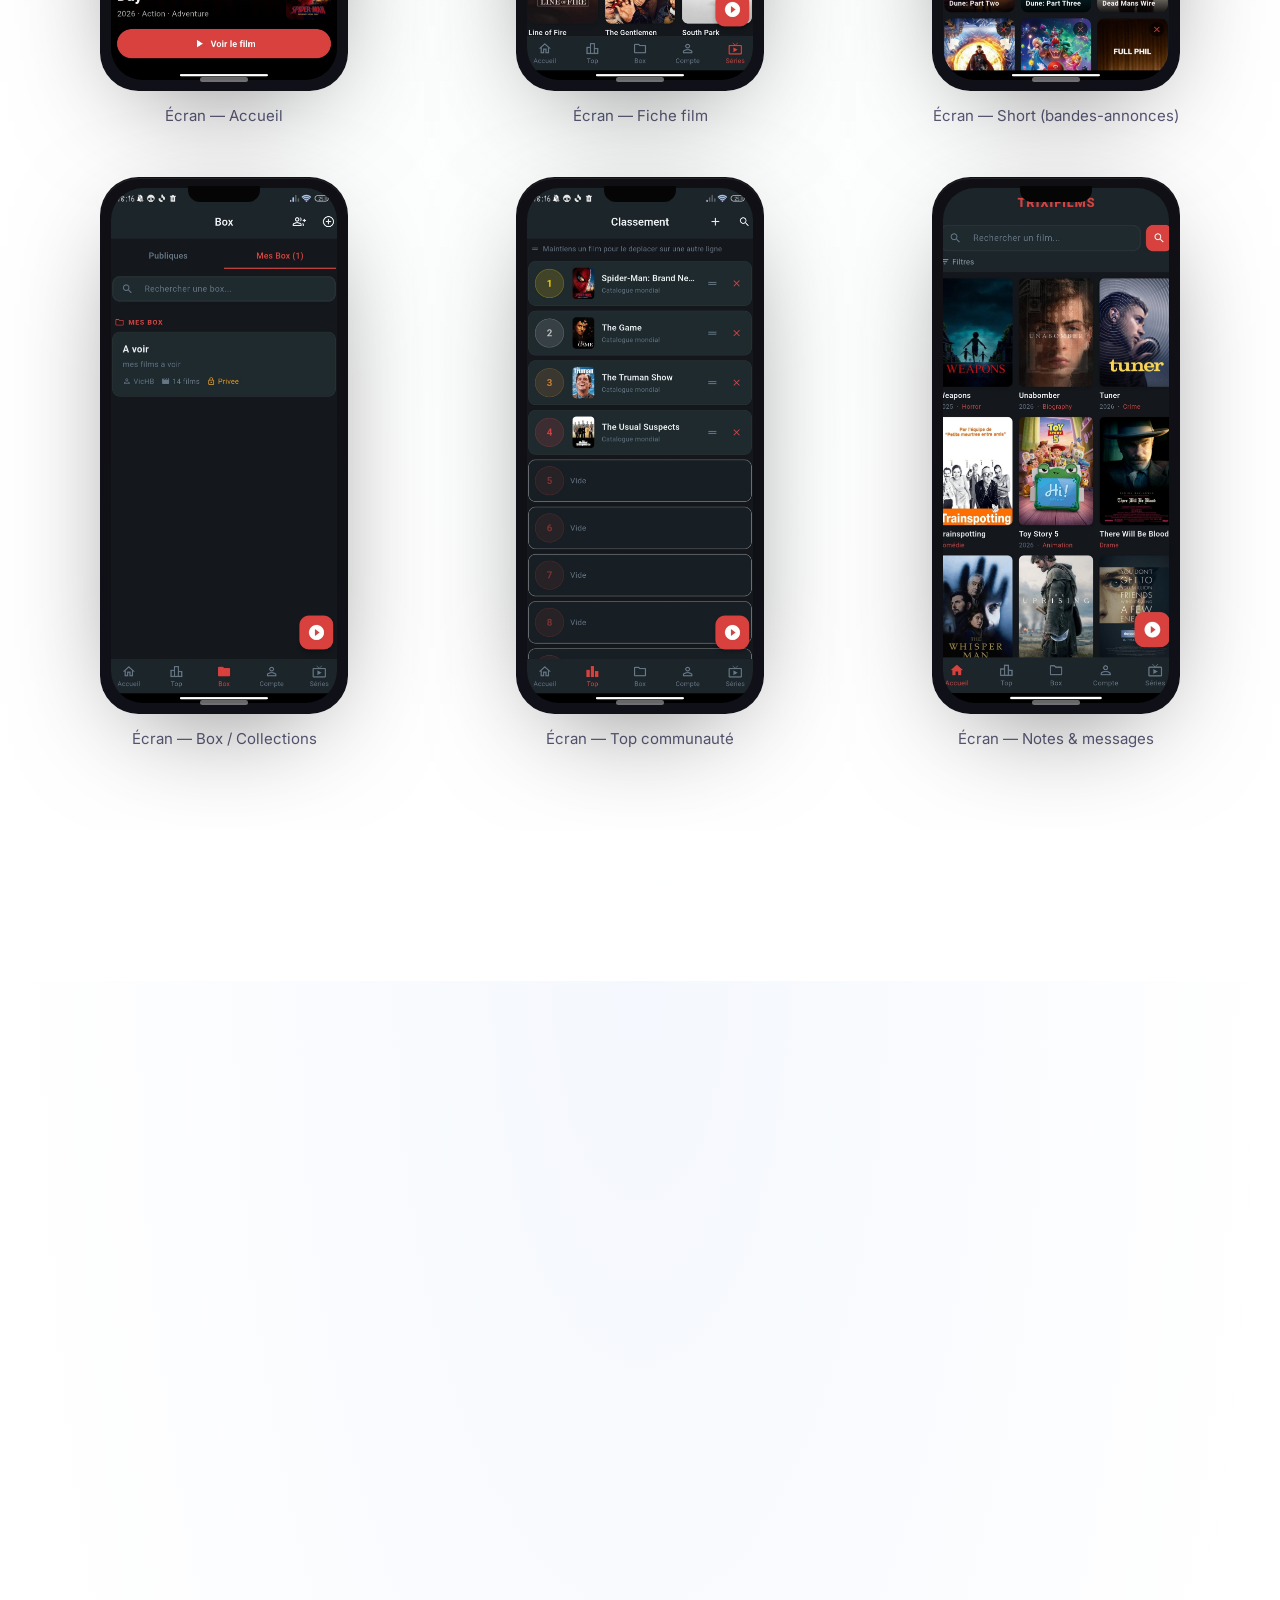
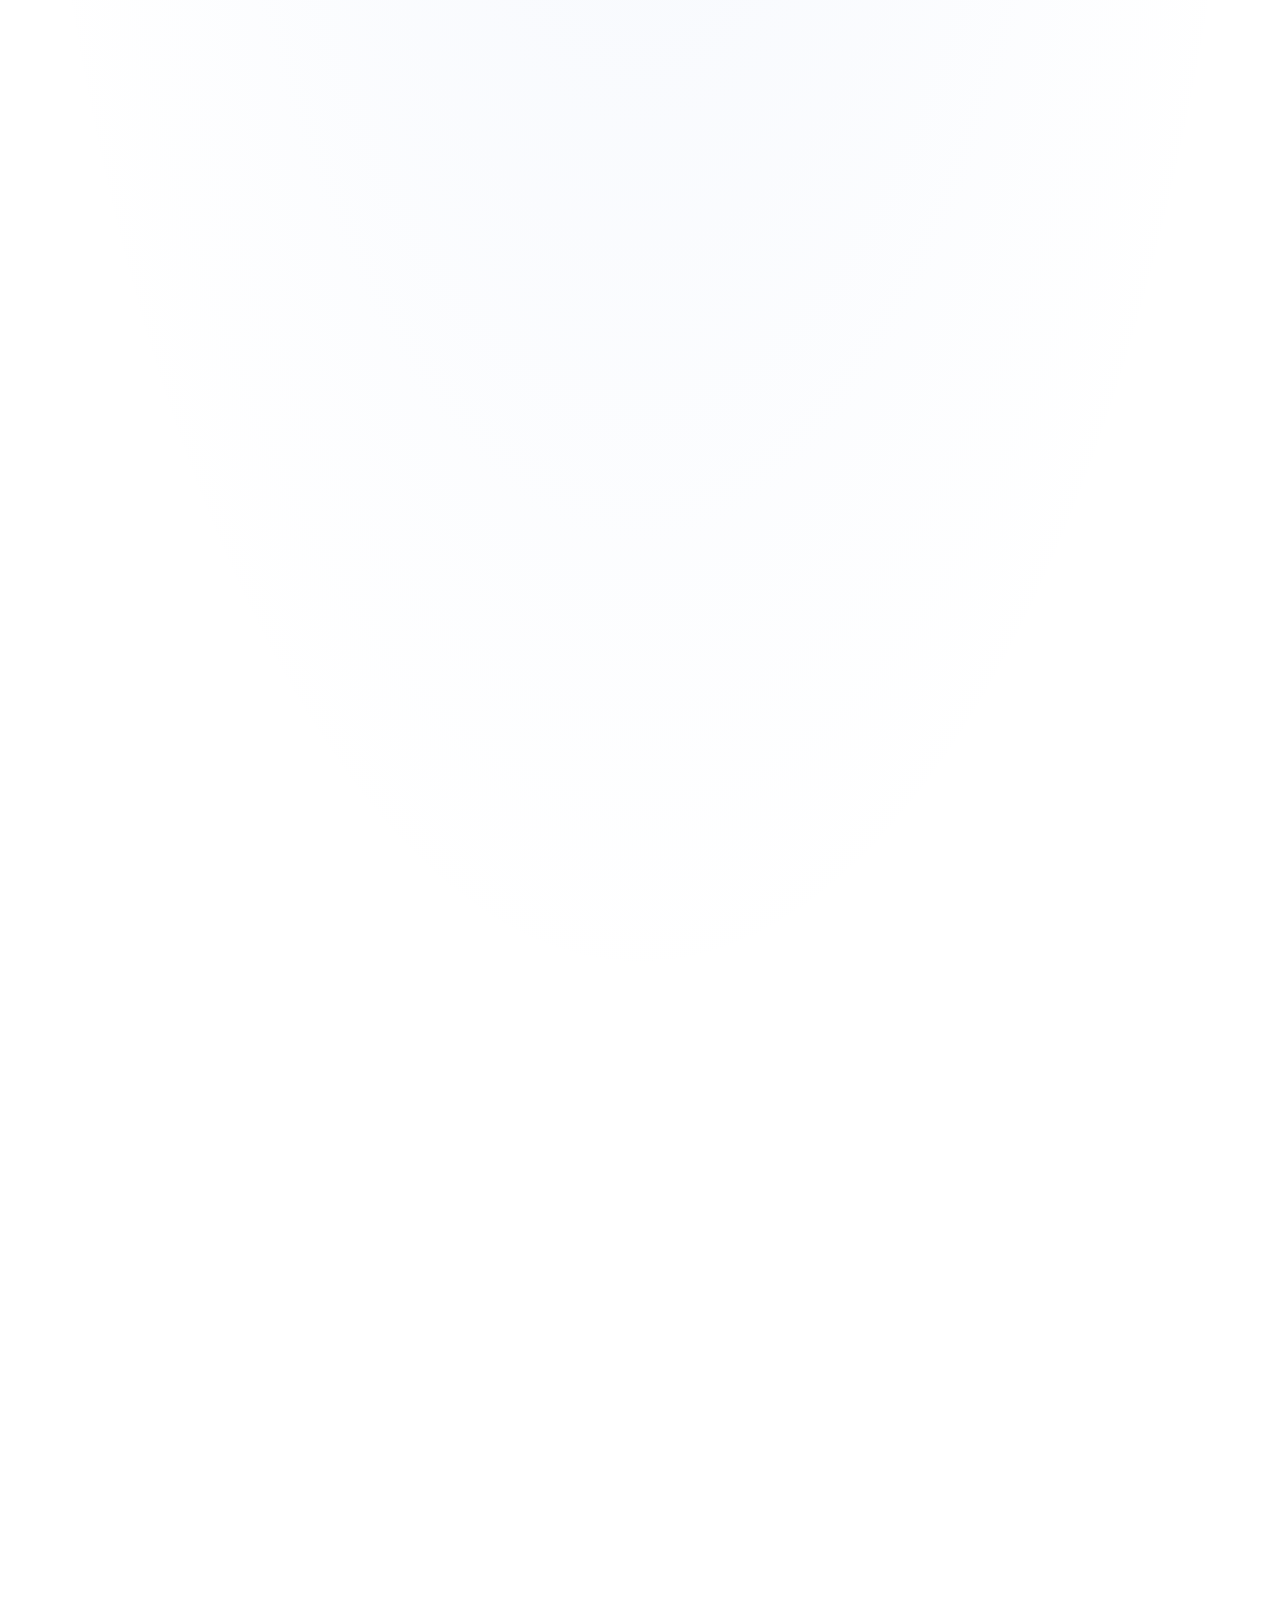
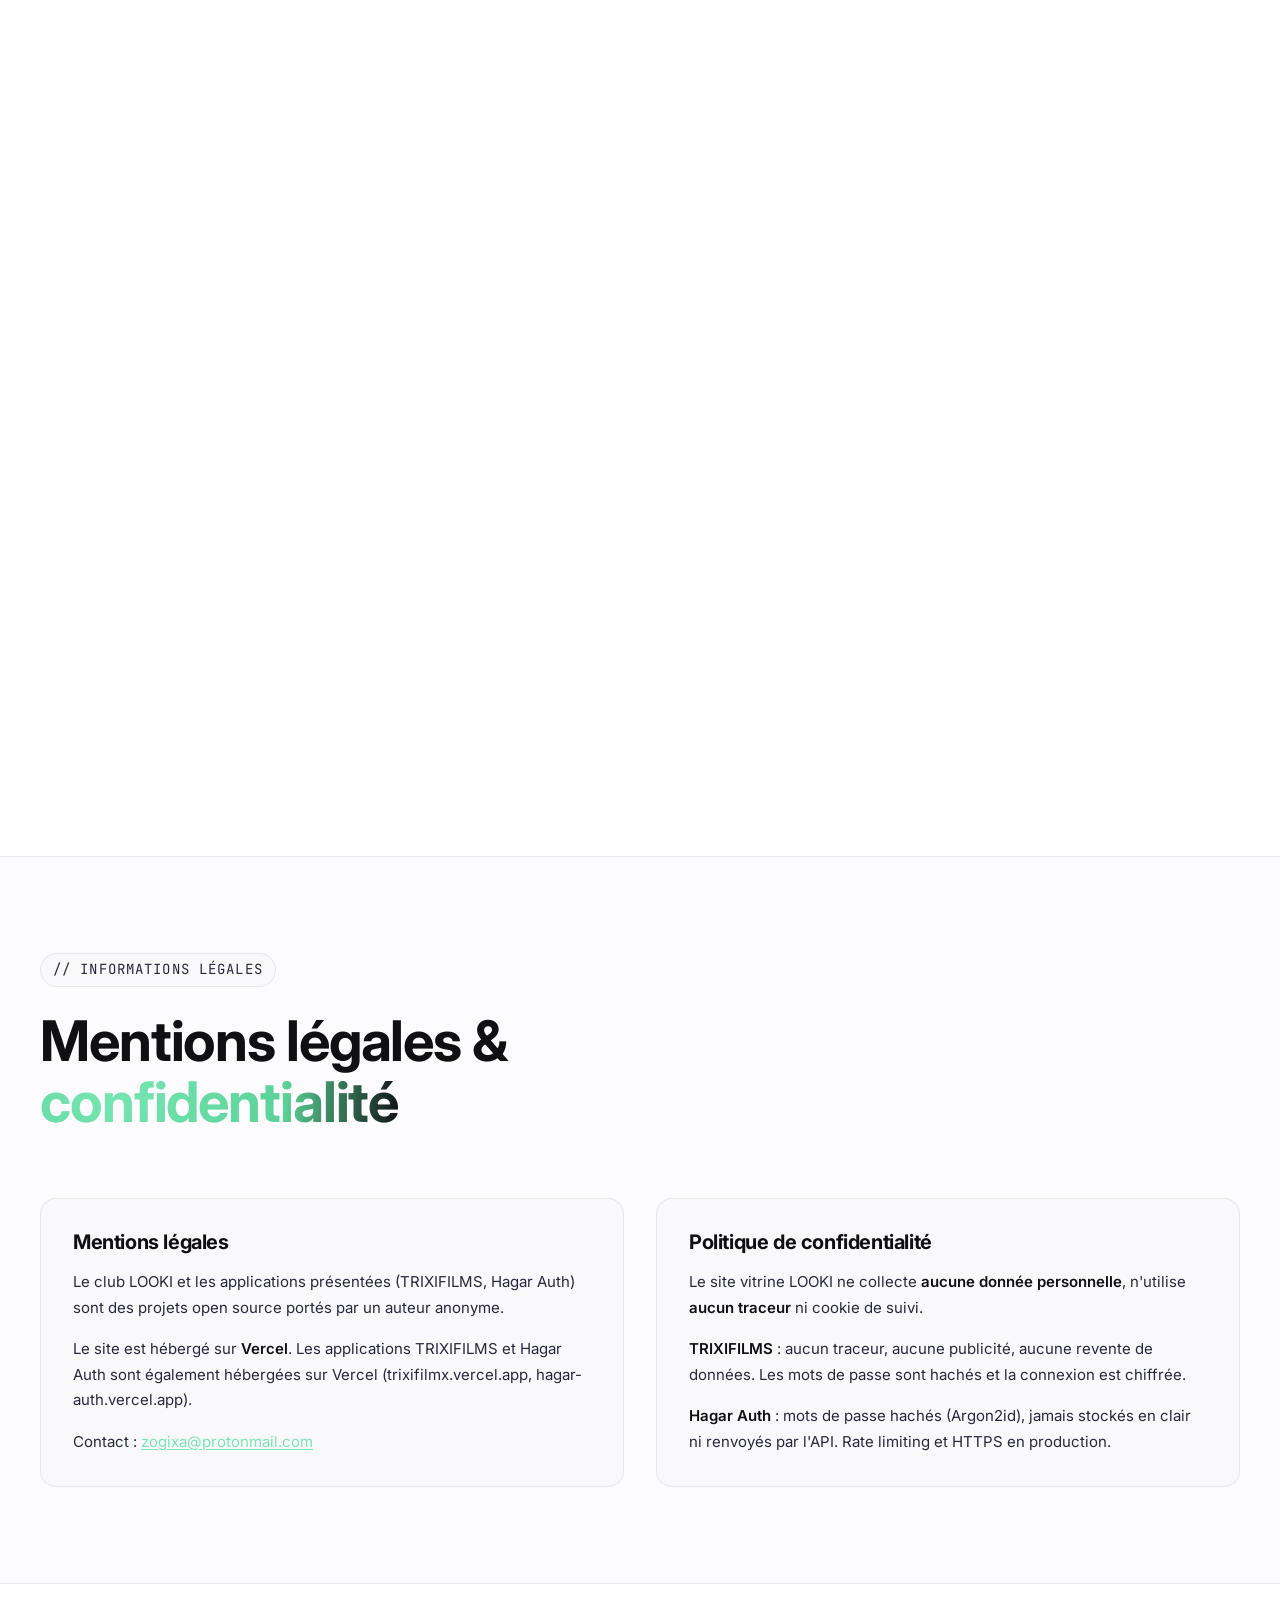
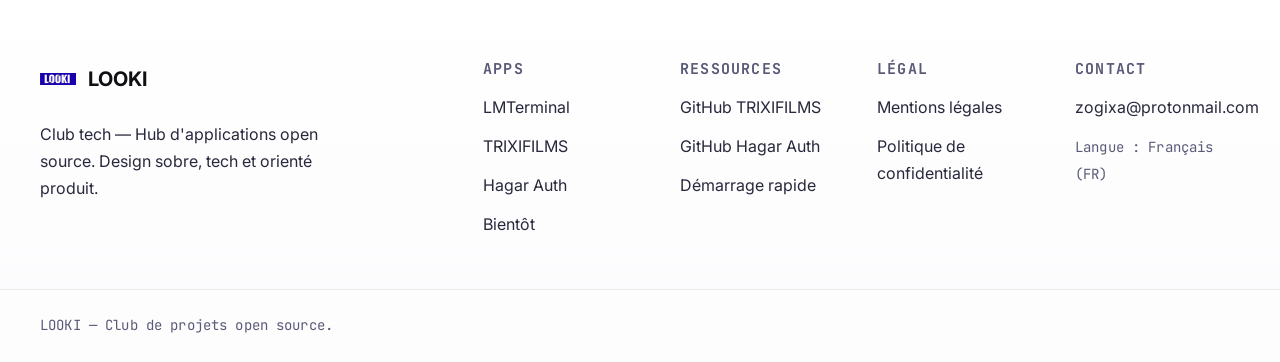
==== commit 07963506: "LMTerminal : 7 telechargements (Windows setup/portable x64-ARM64, Linux AppImage/deb/rpm)" ====
--- a/index.html
+++ b/index.html
@@ -243,17 +243,17 @@
           <article class="app-card" data-reveal="delay-2">
             <div class="app-card__header">
               <img src="assets/LMTerminal.png" alt="Logo LMTerminal" class="app-card__logo" loading="lazy">
-              <span class="chip chip--active mono">WINDOWS</span>
+              <span class="chip chip--active mono">WIN + LINUX</span>
             </div>
             <h3 class="app-card__title">LMTerminal</h3>
             <p class="app-card__desc">
-              Application de terminal <strong>totalement personnalisable</strong> et <strong>complète</strong>. Un terminal pensé pour être à votre image : configuration fine, fonctionnalités riches et interface soignée. Disponible en <strong>Setup x64</strong> et en version <strong>ARM64</strong>.
+              Application de terminal <strong>totalement personnalisable</strong> et <strong>complète</strong>. Un terminal pensé pour être à votre image : configuration fine, fonctionnalités riches et interface soignée. Disponible sur <strong>Windows</strong> (x64 / ARM64, installateur et portable) et <strong>Linux ARM64</strong> (AppImage, .deb, .rpm).
             </p>
             <ul class="app-card__features">
               <li>Terminal personnalisable</li>
-              <li>Version complète</li>
-              <li>Setup x64</li>
-              <li>Version ARM64</li>
+              <li>Windows x64 / ARM64</li>
+              <li>Installateur & portable</li>
+              <li>Linux ARM64 (deb / rpm / AppImage)</li>
             </ul>
             <div class="app-card__actions">
               <a href="LMTerminal.html" class="btn btn--primary btn--sm">En savoir plus<span class="arrow">→</span></a>
